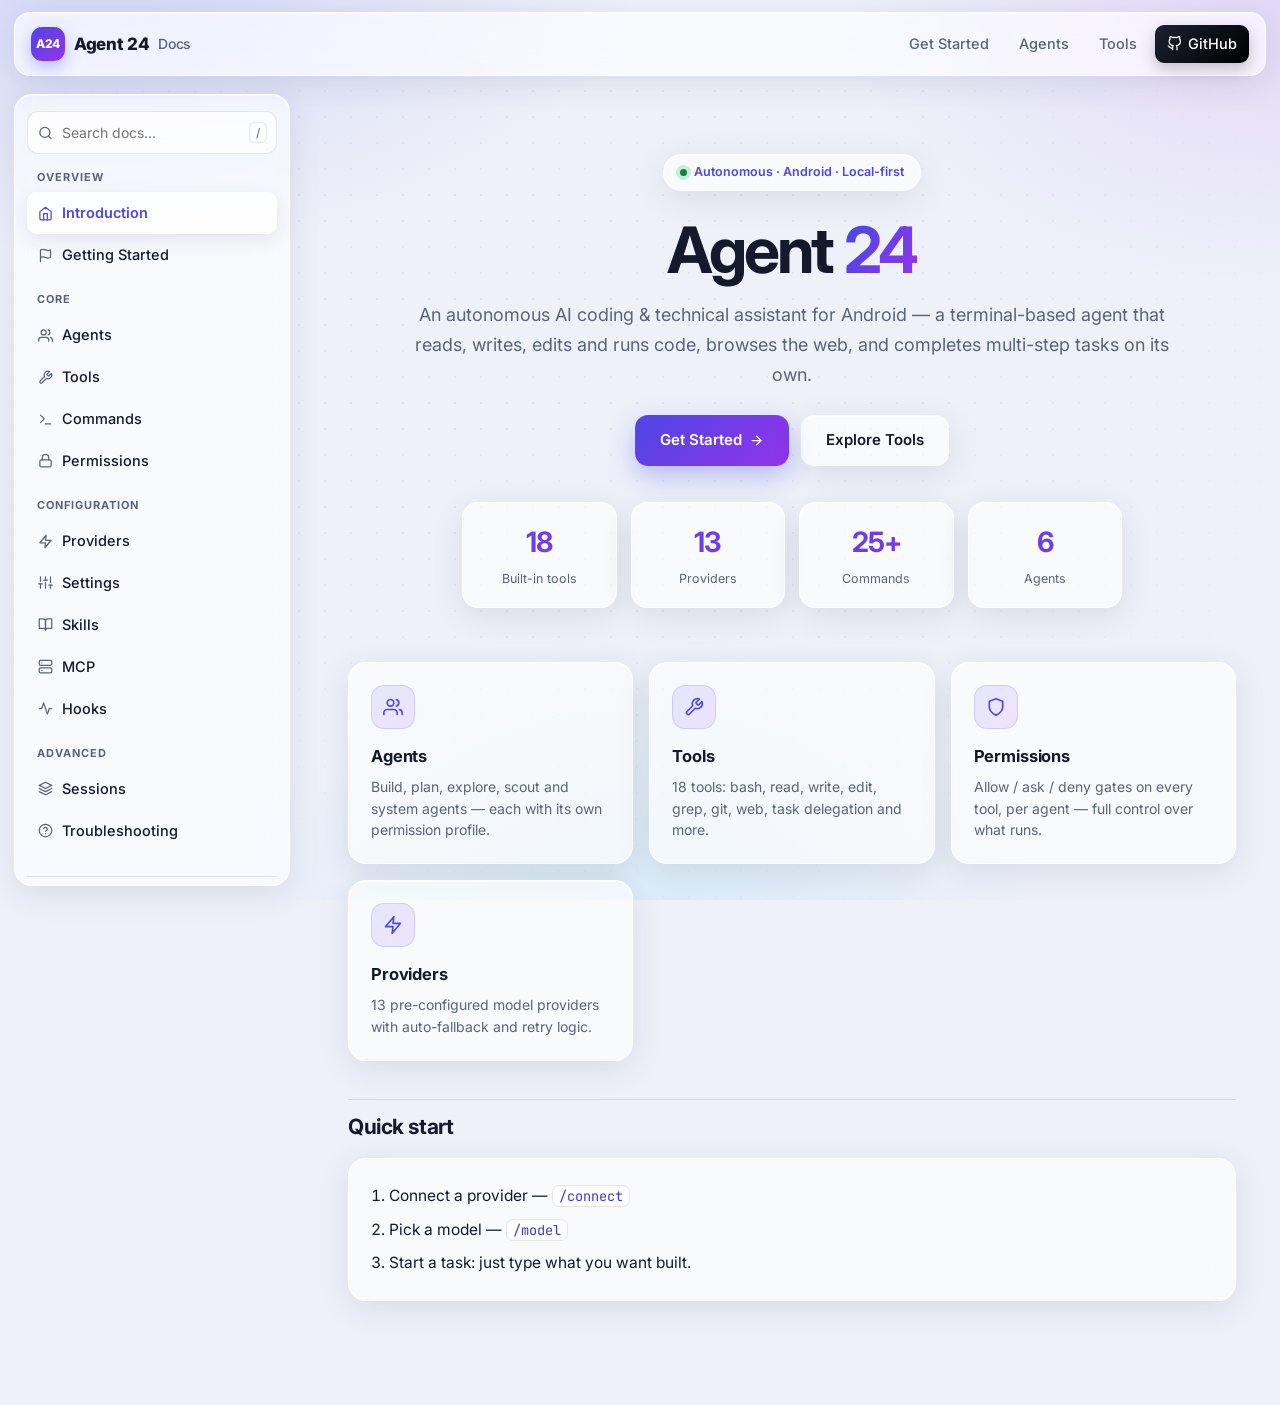
==== index.html @ 716ac364 "building.." ====
<!DOCTYPE html>
<html lang="en">
<head>
<meta charset="UTF-8">
<meta name="viewport" content="width=device-width, initial-scale=1.0">
<title>Agent 24 — Documentation</title>
<meta name="description" content="Agent 24 — autonomous AI coding & technical assistant for Android. Full documentation.">
<link rel="stylesheet" href="style.css">
<link href="https://fonts.googleapis.com/css2?family=Inter:wght@400;500;600;700;800&family=JetBrains+Mono:wght@400;500&display=swap" rel="stylesheet">
</head>
<body>

<svg xmlns="http://www.w3.org/2000/svg" style="display:none" aria-hidden="true">
  <symbol id="i-home" viewBox="0 0 24 24"><path d="M3 9l9-7 9 7v11a2 2 0 0 1-2 2H5a2 2 0 0 1-2-2z"/><path d="M9 22V12h6v10"/></symbol>
  <symbol id="i-flag" viewBox="0 0 24 24"><path d="M4 15s1-1 4-1 5 2 8 2 4-1 4-1V3s-1 1-4 1-5-2-8-2-4 1-4 1z"/><line x1="4" y1="22" x2="4" y2="15"/></symbol>
  <symbol id="i-users" viewBox="0 0 24 24"><path d="M17 21v-2a4 4 0 0 0-4-4H5a4 4 0 0 0-4 4v2"/><circle cx="9" cy="7" r="4"/><path d="M23 21v-2a4 4 0 0 0-3-3.87"/><path d="M16 3.13a4 4 0 0 1 0 7.75"/></symbol>
  <symbol id="i-tool" viewBox="0 0 24 24"><path d="M14.7 6.3a1 1 0 0 0 0 1.4l1.6 1.6a1 1 0 0 0 1.4 0l3.77-3.77a6 6 0 0 1-7.94 7.94l-6.91 6.91a2.12 2.12 0 0 1-3-3l6.91-6.91a6 6 0 0 1 7.94-7.94l-3.76 3.76z"/></symbol>
  <symbol id="i-terminal" viewBox="0 0 24 24"><polyline points="4 17 10 11 4 5"/><line x1="12" y1="19" x2="20" y2="19"/></symbol>
  <symbol id="i-lock" viewBox="0 0 24 24"><rect x="3" y="11" width="18" height="11" rx="2" ry="2"/><path d="M7 11V7a5 5 0 0 1 10 0v4"/></symbol>
  <symbol id="i-zap" viewBox="0 0 24 24"><polygon points="13 2 3 14 12 14 11 22 21 10 12 10 13 2"/></symbol>
  <symbol id="i-sliders" viewBox="0 0 24 24"><line x1="4" y1="21" x2="4" y2="14"/><line x1="4" y1="10" x2="4" y2="3"/><line x1="12" y1="21" x2="12" y2="12"/><line x1="12" y1="8" x2="12" y2="3"/><line x1="20" y1="21" x2="20" y2="16"/><line x1="20" y1="12" x2="20" y2="3"/><line x1="1" y1="14" x2="7" y2="14"/><line x1="9" y1="8" x2="15" y2="8"/><line x1="17" y1="16" x2="23" y2="16"/></symbol>
  <symbol id="i-book" viewBox="0 0 24 24"><path d="M2 3h6a4 4 0 0 1 4 4v14a3 3 0 0 0-3-3H2z"/><path d="M22 3h-6a4 4 0 0 0-4 4v14a3 3 0 0 1 3-3h7z"/></symbol>
  <symbol id="i-server" viewBox="0 0 24 24"><rect x="2" y="2" width="20" height="8" rx="2" ry="2"/><rect x="2" y="14" width="20" height="8" rx="2" ry="2"/><line x1="6" y1="6" x2="6.01" y2="6"/><line x1="6" y1="18" x2="6.01" y2="18"/></symbol>
  <symbol id="i-activity" viewBox="0 0 24 24"><polyline points="22 12 18 12 15 21 9 3 6 12 2 12"/></symbol>
  <symbol id="i-layers" viewBox="0 0 24 24"><polygon points="12 2 2 7 12 12 22 7 12 2"/><polyline points="2 17 12 22 22 17"/><polyline points="2 12 12 17 22 12"/></symbol>
  <symbol id="i-help" viewBox="0 0 24 24"><circle cx="12" cy="12" r="10"/><path d="M9.09 9a3 3 0 0 1 5.83 1c0 2-3 3-3 3"/><line x1="12" y1="17" x2="12.01" y2="17"/></symbol>
  <symbol id="i-search" viewBox="0 0 24 24"><circle cx="11" cy="11" r="8"/><line x1="21" y1="21" x2="16.65" y2="16.65"/></symbol>
  <symbol id="i-menu" viewBox="0 0 24 24"><line x1="3" y1="6" x2="21" y2="6"/><line x1="3" y1="12" x2="21" y2="12"/><line x1="3" y1="18" x2="21" y2="18"/></symbol>
  <symbol id="i-github" viewBox="0 0 24 24"><path d="M9 19c-5 1.5-5-2.5-7-3m14 6v-3.87a3.37 3.37 0 0 0-.94-2.61c3.14-.35 6.44-1.54 6.44-7A5.44 5.44 0 0 0 20 4.77 5.07 5.07 0 0 0 19.91 1S18.73.65 16 2.48a13.38 13.38 0 0 0-7 0C6.27.65 5.09 1 5.09 1A5.07 5.07 0 0 0 5 4.77a5.44 5.44 0 0 0-1.5 3.78c0 5.42 3.3 6.61 6.44 7A3.37 3.37 0 0 0 9 18.13V22"/></symbol>
  <symbol id="i-arrow" viewBox="0 0 24 24"><line x1="5" y1="12" x2="19" y2="12"/><polyline points="12 5 19 12 12 19"/></symbol>
  <symbol id="i-check" viewBox="0 0 24 24"><polyline points="20 6 9 17 4 12"/></symbol>
  <symbol id="i-x" viewBox="0 0 24 24"><line x1="18" y1="6" x2="6" y2="18"/><line x1="6" y1="6" x2="18" y2="18"/></symbol>
  <symbol id="i-shield" viewBox="0 0 24 24"><path d="M12 22s8-4 8-10V5l-8-3-8 3v7c0 6 8 10 8 10z"/></symbol>
</svg>

<header class="topbar glass">
  <div class="topbar-inner">
    <button class="menu-btn" id="menuBtn" aria-label="Menu"><svg class="i"><use href="#i-menu"/></svg></button>
    <a href="#home" class="brand"><span class="brand-mark">A24</span> Agent 24 <span class="brand-sub">Docs</span></a>
    <nav class="topnav">
      <a href="#getting-started">Get Started</a>
      <a href="#agents">Agents</a>
      <a href="#tools">Tools</a>
      <a href="https://github.com/FoysalAhammad" class="github-link" target="_blank" rel="noopener"><svg class="i i-sm"><use href="#i-github"/></svg> GitHub</a>
    </nav>
  </div>
</header>

<div class="layout">
  <aside class="sidebar glass" id="sidebar">
    <div class="search-wrap">
      <svg class="i i-sm search-ico"><use href="#i-search"/></svg>
      <input type="search" id="search" placeholder="Search docs..." autocomplete="off">
      <span class="search-kbd">/</span>
    </div>
    <nav class="side-nav" id="sideNav">
      <div class="nav-group"><div class="nav-label">Overview</div>
        <a href="#home" class="nav-link active"><svg class="i i-sm"><use href="#i-home"/></svg>Introduction</a>
        <a href="#getting-started" class="nav-link"><svg class="i i-sm"><use href="#i-flag"/></svg>Getting Started</a>
      </div>
      <div class="nav-group"><div class="nav-label">Core</div>
        <a href="#agents" class="nav-link"><svg class="i i-sm"><use href="#i-users"/></svg>Agents</a>
        <a href="#tools" class="nav-link"><svg class="i i-sm"><use href="#i-tool"/></svg>Tools</a>
        <a href="#commands" class="nav-link"><svg class="i i-sm"><use href="#i-terminal"/></svg>Commands</a>
        <a href="#permissions" class="nav-link"><svg class="i i-sm"><use href="#i-lock"/></svg>Permissions</a>
      </div>
      <div class="nav-group"><div class="nav-label">Configuration</div>
        <a href="#providers" class="nav-link"><svg class="i i-sm"><use href="#i-zap"/></svg>Providers</a>
        <a href="#settings" class="nav-link"><svg class="i i-sm"><use href="#i-sliders"/></svg>Settings</a>
        <a href="#skills" class="nav-link"><svg class="i i-sm"><use href="#i-book"/></svg>Skills</a>
        <a href="#mcp" class="nav-link"><svg class="i i-sm"><use href="#i-server"/></svg>MCP</a>
        <a href="#hooks" class="nav-link"><svg class="i i-sm"><use href="#i-activity"/></svg>Hooks</a>
      </div>
      <div class="nav-group"><div class="nav-label">Advanced</div>
        <a href="#sessions" class="nav-link"><svg class="i i-sm"><use href="#i-layers"/></svg>Sessions</a>
        <a href="#troubleshooting" class="nav-link"><svg class="i i-sm"><use href="#i-help"/></svg>Troubleshooting</a>
      </div>
    </nav>
    <div class="sidebar-footer">
      <div class="ver">v1.0 &middot; 13 providers &middot; 18 tools</div>
    </div>
  </aside>
  <div class="overlay" id="overlay"></div>

  <main class="content" id="content">
    <noscript><p class="noscript">This docs site needs JavaScript for navigation. Full content is in the repository.</p></noscript>

    <section id="home" class="page active">
      <div class="hero">
        <div class="hero-badge glass">Autonomous &middot; Android &middot; Local-first</div>
        <h1>Agent <span class="grad">24</span></h1>
        <p class="lead">An autonomous AI coding &amp; technical assistant for Android — a terminal-based agent that reads, writes, edits and runs code, browses the web, and completes multi-step tasks on its own.</p>
        <div class="hero-actions">
          <a class="btn btn-primary" href="#getting-started">Get Started <svg class="i i-sm"><use href="#i-arrow"/></svg></a>
          <a class="btn btn-ghost glass" href="#tools">Explore Tools</a>
        </div>
        <div class="stats">
          <div class="stat glass"><b>18</b><span>Built-in tools</span></div>
          <div class="stat glass"><b>13</b><span>Providers</span></div>
          <div class="stat glass"><b>25+</b><span>Commands</span></div>
          <div class="stat glass"><b>6</b><span>Agents</span></div>
        </div>
      </div>
      <div class="card-grid">
        <a class="card glass" href="#agents"><div class="card-ico"><svg class="i"><use href="#i-users"/></svg></div><h3>Agents</h3><p>Build, plan, explore, scout and system agents — each with its own permission profile.</p></a>
        <a class="card glass" href="#tools"><div class="card-ico"><svg class="i"><use href="#i-tool"/></svg></div><h3>Tools</h3><p>18 tools: bash, read, write, edit, grep, git, web, task delegation and more.</p></a>
        <a class="card glass" href="#permissions"><div class="card-ico"><svg class="i"><use href="#i-shield"/></svg></div><h3>Permissions</h3><p>Allow / ask / deny gates on every tool, per agent — full control over what runs.</p></a>
        <a class="card glass" href="#providers"><div class="card-ico"><svg class="i"><use href="#i-zap"/></svg></div><h3>Providers</h3><p>13 pre-configured model providers with auto-fallback and retry logic.</p></a>
      </div>
      <h2>Quick start</h2>
      <ol class="steps glass">
        <li>Connect a provider — <code>/connect</code></li>
        <li>Pick a model — <code>/model</code></li>
        <li>Start a task: just type what you want built.</li>
      </ol>
    </section>

    <section id="getting-started" class="page">
      <h1>Getting Started</h1>
      <p class="lead-sm">Three minutes from install to your first completed task.</p>
      <h2>1. Install &amp; open</h2>
      <p>Install Agent 24, open it, and grant the accessibility permission when prompted (required for screen understanding and UI dumping).</p>
      <h2>2. Connect a provider</h2>
      <p>Run <code>/connect</code> and pick from 13 pre-configured providers — OpenCode Zen, Pollinations (free), OpenAI, Anthropic, Google, Groq, DeepSeek, Mistral, xAI, Together, OpenRouter, HuggingFace, GitHub Models. Free options work with zero setup.</p>
      <h2>3. Choose a model</h2>
      <p><code>/model</code> lists every model of the connected provider with capability flags: <em>supportsTools</em>, <em>supportsImages</em>, <em>supportsReasoning</em>, <em>supportsStreaming</em>.</p>
      <h2>4. Start working</h2>
      <p>Just type the task in natural language:</p>
      <div class="code"><pre>&gt; build a calculator app with history
&gt; find every TODO in src/ and summarize
&gt; refactor utils.js and run the tests</pre></div>
      <h2>Keyboard</h2>
      <div class="table-wrap glass"><table>
        <thead><tr><th>Key</th><th>Action</th></tr></thead>
        <tbody>
          <tr><td><code>/</code></td><td>Focus search / command palette</td></tr>
          <tr><td><code>Ctrl/Cmd + K</code></td><td>Command palette</td></tr>
          <tr><td><code>Esc</code></td><td>Close overlay / cancel</td></tr>
        </tbody>
      </table></div>
    </section>

    <section id="agents" class="page">
      <h1>Agents</h1>
      <p class="lead-sm">Primary/sub agents you select, plus system agents that trigger automatically.</p>
      <div class="table-wrap glass"><table>
        <thead><tr><th>Agent</th><th>Mode</th><th>Permissions</th><th>Description</th></tr></thead>
        <tbody>
          <tr><td><b>build</b></td><td><span class="pill pill-green">primary</span></td><td><code>*: allow</code></td><td>Default agent, full access</td></tr>
          <tr><td><b>plan</b></td><td><span class="pill pill-green">primary</span></td><td><code>edit: ask, bash: ask</code></td><td>Read-only analysis</td></tr>
          <tr><td><b>general</b></td><td><span class="pill pill-blue">subagent</span></td><td><code>*: allow</code></td><td>General multi-step tasks</td></tr>
          <tr><td><b>explore</b></td><td><span class="pill pill-blue">subagent</span></td><td><code>read-only set</code></td><td>Fast codebase exploration</td></tr>
          <tr><td><b>scout</b></td><td><span class="pill pill-blue">subagent</span></td><td><code>read/web only</code></td><td>External docs &amp; research</td></tr>
        </tbody>
      </table></div>
      <h2>System agents</h2>
      <div class="table-wrap glass"><table>
        <thead><tr><th>Agent</th><th>Trigger</th><th>Purpose</th></tr></thead>
        <tbody>
          <tr><td>compaction</td><td>Tokens &gt; 80%</td><td>Context summarization</td></tr>
          <tr><td>title</td><td>First message</td><td>Session title (3–5 words)</td></tr>
          <tr><td>summary</td><td>Session switch</td><td>Conversation summary</td></tr>
        </tbody>
      </table></div>
      <h2>Permission matrix</h2>
      <div class="table-wrap glass"><table class="matrix">
        <thead><tr><th>Tool</th><th>build</th><th>plan</th><th>general</th><th>explore</th><th>scout</th></tr></thead>
        <tbody>
          <tr><td>read</td><td><span class="perm perm-ok">allow</span></td><td><span class="perm perm-ok">allow</span></td><td><span class="perm perm-ok">allow</span></td><td><span class="perm perm-ok">allow</span></td><td><span class="perm perm-ok">allow</span></td></tr>
          <tr><td>edit / write</td><td><span class="perm perm-ok">allow</span></td><td><span class="perm perm-ask">ask</span></td><td><span class="perm perm-ok">allow</span></td><td><span class="perm perm-no">deny</span></td><td><span class="perm perm-no">deny</span></td></tr>
          <tr><td>bash</td><td><span class="perm perm-ok">allow</span></td><td><span class="perm perm-ask">ask</span></td><td><span class="perm perm-ok">allow</span></td><td><span class="perm perm-ok">allow</span></td><td><span class="perm perm-ok">allow</span></td></tr>
          <tr><td>grep / glob / list</td><td><span class="perm perm-ok">allow</span></td><td><span class="perm perm-ok">allow</span></td><td><span class="perm perm-ok">allow</span></td><td><span class="perm perm-ok">allow</span></td><td><span class="perm perm-ok">allow</span></td></tr>
          <tr><td>webfetch / websearch</td><td><span class="perm perm-ok">allow</span></td><td><span class="perm perm-ok">allow</span></td><td><span class="perm perm-ok">allow</span></td><td><span class="perm perm-ok">allow</span></td><td><span class="perm perm-ok">allow</span></td></tr>
          <tr><td>todowrite</td><td><span class="perm perm-ok">allow</span></td><td><span class="perm perm-ok">allow</span></td><td><span class="perm perm-no">deny</span></td><td><span class="perm perm-no">deny</span></td><td><span class="perm perm-no">deny</span></td></tr>
          <tr><td>task / question</td><td><span class="perm perm-ok">allow</span></td><td><span class="perm perm-ok">allow</span></td><td><span class="perm perm-ok">allow</span></td><td><span class="perm perm-no">deny</span></td><td><span class="perm perm-no">deny</span></td></tr>
        </tbody>
      </table></div>
      <p class="legend">allow = run silently &middot; ask = confirm popup &middot; deny = blocked</p>
    </section>

    <section id="tools" class="page">
      <h1>Tools</h1>
      <p class="lead-sm">18 built-in tools. Every tool takes a JSON parameter map.</p>
      <div class="table-wrap glass"><table>
        <thead><tr><th>#</th><th>Tool</th><th>Class</th><th>Description</th></tr></thead>
        <tbody>
          <tr><td>1</td><td><code>bash</code></td><td>BashTool</td><td>Execute shell commands</td></tr>
          <tr><td>2</td><td><code>shell</code></td><td>ShellTool</td><td>Persistent shell sessions</td></tr>
          <tr><td>3</td><td><code>read</code></td><td>ReadTool</td><td>Read file contents</td></tr>
          <tr><td>4</td><td><code>write</code></td><td>WriteTool</td><td>Create / overwrite files</td></tr>
          <tr><td>5</td><td><code>edit</code></td><td>EditTool</td><td>Find &amp; replace edits</td></tr>
          <tr><td>6</td><td><code>grep</code></td><td>GrepTool</td><td>Regex content search</td></tr>
          <tr><td>7</td><td><code>glob</code></td><td>GlobTool</td><td>Find files by pattern</td></tr>
          <tr><td>8</td><td><code>list</code></td><td>ListTool</td><td>List directory contents</td></tr>
          <tr><td>9</td><td><code>diff</code></td><td>DiffTool</td><td>Unified diff preview</td></tr>
          <tr><td>10</td><td><code>apply_patch</code></td><td>ApplyPatchTool</td><td>Apply unified patches</td></tr>
          <tr><td>11</td><td><code>webfetch</code></td><td>WebfetchTool</td><td>Fetch URL content</td></tr>
          <tr><td>12</td><td><code>websearch</code></td><td>WebsearchTool</td><td>Search the web</td></tr>
          <tr><td>13</td><td><code>task</code></td><td>TaskTool</td><td>Delegate to subagents</td></tr>
          <tr><td>14</td><td><code>skill</code></td><td>SkillTool</td><td>Load specialized skills</td></tr>
          <tr><td>15</td><td><code>question</code></td><td>QuestionTool</td><td>Interactive user prompts</td></tr>
          <tr><td>16</td><td><code>todowrite</code></td><td>TodoWriteTool</td><td>Task list management</td></tr>
          <tr><td>17</td><td><code>todoread</code></td><td>TodoReadTool</td><td>Read todo state</td></tr>
          <tr><td>18</td><td><code>git</code></td><td>GitTool</td><td>Git status/diff/commit/…</td></tr>
        </tbody>
      </table></div>
      <h2>Execution flow</h2>
      <div class="code"><pre>AI response → parse tool_calls → PermissionManager.evaluate()
  → DENY  → return "PERMISSION_DENIED"
  → ASK   → show permission popup → wait for user
  → ALLOW → Tool.execute(params, ctx) → return result</pre></div>
      <h2>Example calls</h2>
      <div class="code"><pre>bash    { "command": "ls -la" }
read    { "path": "/path/to/file" }
edit    { "path": "...", "oldString": "find", "newString": "replace" }
grep    { "pattern": "regex", "path": "/dir", "include": "*.kt" }
task    { "description": "...", "prompt": "...", "subagent_type": "explore" }</pre></div>
    </section>

    <section id="commands" class="page">
      <h1>Commands</h1>
      <p class="lead-sm">25+ slash commands for session and workflow control.</p>
      <div class="table-wrap glass"><table>
        <thead><tr><th>Command</th><th>Description</th></tr></thead>
        <tbody>
          <tr><td><code>/new</code></td><td>Start new session</td></tr>
          <tr><td><code>/clear</code></td><td>Clear chat messages</td></tr>
          <tr><td><code>/sessions</code></td><td>Show session list</td></tr>
          <tr><td><code>/model</code></td><td>Change AI model</td></tr>
          <tr><td><code>/connect</code></td><td>Connect a provider</td></tr>
          <tr><td><code>/build</code> <code>/plan</code></td><td>Switch agent mode</td></tr>
          <tr><td><code>/init</code></td><td>Initialize project</td></tr>
          <tr><td><code>/diff</code></td><td>Show real git diff</td></tr>
          <tr><td><code>/undo</code> <code>/redo</code></td><td>Undo / redo last tracked file change</td></tr>
          <tr><td><code>/fork</code></td><td>Duplicate session into a copy</td></tr>
          <tr><td><code>/review</code></td><td>Code review</td></tr>
          <tr><td><code>/component</code></td><td>Create component</td></tr>
          <tr><td><code>/compact</code></td><td>Summarize context (chat history stays)</td></tr>
          <tr><td><code>/share</code></td><td>Share via Android share sheet</td></tr>
          <tr><td><code>/skills</code></td><td>List skills</td></tr>
          <tr><td><code>/agents</code></td><td>List agents</td></tr>
          <tr><td><code>/theme</code></td><td>Change theme (picker dialog)</td></tr>
          <tr><td><code>/export</code> <code>/import</code></td><td>Export / import session</td></tr>
          <tr><td><code>/help</code></td><td>Show help</td></tr>
        </tbody>
      </table></div>
    </section>

    <section id="permissions" class="page">
      <h1>Permissions</h1>
      <p class="lead-sm">Every tool call passes through the permission layer before executing.</p>
      <h2>Permission keys</h2>
      <div class="table-wrap glass"><table>
        <thead><tr><th>Key</th><th>Gates</th></tr></thead>
        <tbody>
          <tr><td><code>read</code></td><td>read</td></tr>
          <tr><td><code>edit</code></td><td>write, edit, apply_patch</td></tr>
          <tr><td><code>bash</code></td><td>bash, shell</td></tr>
          <tr><td><code>glob</code> / <code>grep</code> / <code>list</code></td><td>respective tools</td></tr>
          <tr><td><code>task</code></td><td>task</td></tr>
          <tr><td><code>external_directory</code></td><td>any tool outside workspace</td></tr>
          <tr><td><code>todowrite</code></td><td>todowrite, todoread</td></tr>
          <tr><td><code>webfetch</code> / <code>websearch</code></td><td>web tools</td></tr>
          <tr><td><code>skill</code> / <code>question</code></td><td>skill, question</td></tr>
          <tr><td><code>doom_loop</code></td><td>stuck-agent recovery</td></tr>
        </tbody>
      </table></div>
      <h2>Values</h2>
      <div class="table-wrap glass"><table>
        <thead><tr><th>Value</th><th>Behavior</th></tr></thead>
        <tbody>
          <tr><td><span class="perm perm-ok">allow</span></td><td>Execute without asking</td></tr>
          <tr><td><span class="perm perm-ask">ask</span></td><td>Show popup, wait for user decision</td></tr>
          <tr><td><span class="perm perm-no">deny</span></td><td>Block execution entirely</td></tr>
        </tbody>
      </table></div>
      <h2>Evaluation order</h2>
      <ol class="steps glass">
        <li>Check agent-specific permission for the tool name</li>
        <li>Check wildcard (<code>*</code>) permission</li>
        <li>Default: <b>allow</b> (build) / <b>ask</b> (plan)</li>
      </ol>
    </section>

    <section id="providers" class="page">
      <h1>Providers</h1>
      <p class="lead-sm">13 pre-configured providers with capability flags and auto-fallback.</p>
      <div class="table-wrap glass"><table>
        <thead><tr><th>Provider</th><th>Base URL</th><th>Models</th></tr></thead>
        <tbody>
          <tr><td>OpenCode Zen</td><td><code>https://opencodezen.ai</code></td><td>mimo-v2.5-free, gpt-5, claude-sonnet-4</td></tr>
          <tr><td>Pollinations</td><td><code>https://text.pollinations.ai/openai</code></td><td>openai-fast, gpt-oss-20b</td></tr>
          <tr><td>OpenAI</td><td><code>https://api.openai.com/v1</code></td><td>gpt-4o, gpt-4o-mini, o1</td></tr>
          <tr><td>Anthropic</td><td><code>https://api.anthropic.com/v1</code></td><td>claude-sonnet-4, claude-haiku</td></tr>
          <tr><td>Google</td><td><code>https://generativelanguage.googleapis.com/v1beta</code></td><td>gemini-2.0-flash, gemini-1.5-pro</td></tr>
          <tr><td>Groq</td><td><code>https://api.groq.com/openai/v1</code></td><td>llama-3.3-70b, mixtral-8x7b</td></tr>
          <tr><td>DeepSeek</td><td><code>https://api.deepseek.com/v1</code></td><td>deepseek-chat, deepseek-coder</td></tr>
          <tr><td>Mistral</td><td><code>https://api.mistral.ai/v1</code></td><td>mistral-large, codestral</td></tr>
          <tr><td>xAI</td><td><code>https://api.x.ai/v1</code></td><td>grok-2, grok-2-mini</td></tr>
          <tr><td>Together</td><td><code>https://api.together.xyz/v1</code></td><td>llama-3.3-70b, codellama</td></tr>
          <tr><td>OpenRouter</td><td><code>https://openrouter.ai/api/v1</code></td><td>multi-provider</td></tr>
          <tr><td>HuggingFace</td><td><code>https://api-inference.huggingface.co/v1</code></td><td>various</td></tr>
          <tr><td>GitHub Models</td><td><code>https://models.inference.ai.azure.com</code></td><td>gpt-4o, codestral</td></tr>
        </tbody>
      </table></div>
      <h2>Model capabilities</h2>
      <div class="table-wrap glass"><table>
        <thead><tr><th>Flag</th><th>Description</th></tr></thead>
        <tbody>
          <tr><td><code>supportsTools</code></td><td>Tool calling</td></tr>
          <tr><td><code>supportsImages</code></td><td>Image processing</td></tr>
          <tr><td><code>supportsReasoning</code></td><td>Thinking / reasoning display</td></tr>
          <tr><td><code>supportsStreaming</code></td><td>SSE streaming</td></tr>
        </tbody>
      </table></div>
      <h2>Error handling</h2>
      <div class="table-wrap glass"><table>
        <thead><tr><th>HTTP</th><th>Type</th><th>User message</th></tr></thead>
        <tbody>
          <tr><td>401</td><td>Authentication</td><td>Invalid API key. Check Settings &gt; Models.</td></tr>
          <tr><td>402</td><td>Payment</td><td>Quota exhausted. Add credits or switch provider.</td></tr>
          <tr><td>403</td><td>Access denied</td><td>No permission for this model.</td></tr>
          <tr><td>404</td><td>Not found</td><td>Model not available. Try another.</td></tr>
          <tr><td>429</td><td>Rate limit</td><td>Too many requests. Wait and retry.</td></tr>
          <tr><td>5xx</td><td>Server error</td><td>Provider unavailable. Retrying…</td></tr>
        </tbody>
      </table></div>
      <p><b>Retry:</b> max 3 attempts, exponential backoff 2s → 4s → 8s (429: 5s → 10s → 15s), auto-fallback to Pollinations on 4xx/5xx.</p>
    </section>

    <section id="settings" class="page">
      <h1>Settings</h1>
      <p class="lead-sm">Runtime configuration lives in <code>~/.config/agent24/</code>.</p>
      <div class="table-wrap glass"><table>
        <thead><tr><th>Path</th><th>Purpose</th></tr></thead>
        <tbody>
          <tr><td><code>agent24.json</code></td><td>Main config file</td></tr>
          <tr><td><code>AGENTS.md</code></td><td>Base system prompt</td></tr>
          <tr><td><code>agents/</code></td><td>Agent prompt files</td></tr>
          <tr><td><code>skills/</code></td><td>Skill definitions</td></tr>
          <tr><td><code>commands/</code></td><td>Custom slash commands</td></tr>
          <tr><td><code>prompts/</code></td><td>Custom prompts</td></tr>
        </tbody>
      </table></div>
      <h2>Useful toggles</h2>
      <ul>
        <li><code>show_reasoning</code> — thinking card visibility</li>
        <li><code>auto_summarize</code> — auto-summary on session switch</li>
        <li><code>compaction_threshold</code> — token % that triggers compaction (default 80)</li>
        <li>Theme — change with <code>/theme</code> (picker dialog)</li>
      </ul>
      <p>See also: <a href="#skills">Skills</a>, <a href="#mcp">MCP</a>, <a href="#hooks">Hooks</a>.</p>
    </section>

    <section id="skills" class="page">
      <h1>Skills</h1>
      <p class="lead-sm">Markdown instruction files loaded into the system prompt on demand.</p>
      <h2>Location</h2>
      <div class="code"><pre>~/.config/agent24/skills/&lt;name&gt;.md</pre></div>
      <h2>Usage</h2>
      <p>Load with the <code>skill</code> tool or ask the agent directly — it pulls the file into context:</p>
      <div class="code"><pre>{ "tool": "skill", "params": { "name": "settings-customization" } }</pre></div>
      <h2>Structure</h2>
      <ul>
        <li>One markdown file per skill</li>
        <li>Loaded skills are listed at the bottom of the system prompt</li>
        <li>Related assets can sit next to the file</li>
        <li>List everything with <code>/skills</code></li>
      </ul>
      <h2>Example</h2>
      <div class="code"><pre># settings-customization
How to modify agent24.json safely: keys, defaults,
restart behavior and rollback steps.</pre></div>
    </section>

    <section id="mcp" class="page">
      <h1>MCP</h1>
      <p class="lead-sm">Model Context Protocol — connect external tool servers.</p>
      <h2>Registering a server</h2>
      <div class="code"><pre>McpManager.getInstance().registerServer("my-server", instructions, tools);

// instructions injected into system prompt
String instructions = McpManager.getInstance().getServerInstructions();

// tool definitions sent to the API
JSONArray tools = McpManager.getInstance().getToolDefinitions();

// execute an MCP tool
String result = McpManager.getInstance().executeTool("mcp_server_tool", params);</pre></div>
      <h2>Naming</h2>
      <p>MCP tools are prefixed with <code>mcp_{serverName}_{toolName}</code> so they never collide with built-ins.</p>
      <div class="code"><pre>mcp_github_create_issue
mcp_slack_send_message</pre></div>
      <h2>Flow</h2>
      <ol class="steps glass">
        <li>Server registers tools &amp; instructions</li>
        <li>Instructions join the system prompt</li>
        <li>Tool definitions join the API tool list</li>
        <li>Model calls <code>mcp_*</code> → routed to the server</li>
      </ol>
    </section>

    <section id="hooks" class="page">
      <h1>Hooks</h1>
      <p class="lead-sm">Deterministic actions that run on lifecycle events — no model involved.</p>
      <div class="table-wrap glass"><table>
        <thead><tr><th>Hook</th><th>When</th></tr></thead>
        <tbody>
          <tr><td>session.created</td><td>New session starts</td></tr>
          <tr><td>session.loaded</td><td>Existing session opened</td></tr>
          <tr><td>session.deleted</td><td>Session removed</td></tr>
          <tr><td>session.renamed</td><td>Title changed</td></tr>
          <tr><td>message.before_send</td><td>User message leaves the input</td></tr>
          <tr><td>message.after_response</td><td>Agent response completed</td></tr>
          <tr><td>tool.before_execute</td><td>Before a tool runs (can block)</td></tr>
          <tr><td>tool.after_execute</td><td>After a tool returns</td></tr>
          <tr><td>permission.requested</td><td>Permission popup shown</td></tr>
        </tbody>
      </table></div>
      <h2>Event system</h2>
      <div class="code"><pre>SessionEventManager.getInstance().addListener(listener);

onSessionCreated(sessionId)
onSessionLoaded(sessionId)
onSessionDeleted(sessionId)
onSessionRenamed(sessionId, newTitle)</pre></div>
      <p>Typical uses: telemetry, auto-backup before edits, audit logging, custom notifications.</p>
    </section>

    <section id="sessions" class="page">
      <h1>Sessions</h1>
      <p class="lead-sm">Every conversation is an isolated session with its own database.</p>
      <h2>Lifecycle</h2>
      <div class="code"><pre>startNewSession()  → id "session_" + timestamp → metadata → SessionDB → event
loadSession(id)    → set current → load messages → update timestamp → event
deleteSession(id)  → drop .db + folders + metadata → clear memory → event</pre></div>
      <h2>Storage</h2>
      <div class="table-wrap glass"><table>
        <thead><tr><th>Database</th><th>Path</th></tr></thead>
        <tbody>
          <tr><td>Session DB</td><td><code>~/.local/share/agent24/sessions/{id}/session.db</code></td></tr>
          <tr><td>Global DB</td><td><code>~/.local/share/agent24/databases/agent24_global.db</code></td></tr>
        </tbody>
      </table></div>
      <h2>Message senders</h2>
      <div class="table-wrap glass"><table>
        <thead><tr><th>Value</th><th>Name</th><th>Description</th></tr></thead>
        <tbody>
          <tr><td>0</td><td>USER</td><td>User message</td></tr>
          <tr><td>1</td><td>AGENT</td><td>AI response</td></tr>
          <tr><td>2</td><td>SYSTEM</td><td>System message</td></tr>
          <tr><td>3</td><td>COMMAND</td><td>Command output</td></tr>
          <tr><td>4</td><td>ERROR</td><td>Error message</td></tr>
          <tr><td>5</td><td>PERMISSION</td><td>Permission request</td></tr>
          <tr><td>6</td><td>THINKING</td><td>Reasoning / thinking</td></tr>
          <tr><td>7</td><td>TODO</td><td>Todo update</td></tr>
        </tbody>
      </table></div>
      <h2>Auto features</h2>
      <div class="table-wrap glass"><table>
        <thead><tr><th>Feature</th><th>Trigger</th></tr></thead>
        <tbody>
          <tr><td>Auto-title</td><td>First user message → 3–5 word title</td></tr>
          <tr><td>Auto-summary</td><td>Session switch → conversation summary</td></tr>
          <tr><td>Auto-compaction</td><td>Tokens &gt; 80% → summarize &amp; compact</td></tr>
          <tr><td>Auto-queue</td><td>Session busy → queue, then drain</td></tr>
        </tbody>
      </table></div>
      <h2>Queue</h2>
      <p>If the session is busy, messages go into a <code>ConcurrentLinkedQueue</code> and show <i>Queued (N pending)</i> — they run right after the current task completes.</p>
    </section>

    <section id="troubleshooting" class="page">
      <h1>Troubleshooting</h1>
      <div class="table-wrap glass"><table>
        <thead><tr><th>Symptom</th><th>Fix</th></tr></thead>
        <tbody>
          <tr><td>401 errors</td><td>Re-enter API key: Settings &gt; Models, or <code>/connect</code></td></tr>
          <tr><td>429 rate limit</td><td>Wait — auto backoff 5s/10s/15s; or switch provider</td></tr>
          <tr><td>Model not responding</td><td>Try another model with <code>/model</code>; free fallback is Pollinations</td></tr>
          <tr><td>Agent stuck in a loop</td><td>Permission key <code>doom_loop</code> triggers recovery</td></tr>
          <tr><td>Context too long</td><td>Run <code>/compact</code> — chat history stays</td></tr>
          <tr><td>UI dump fails</td><td>Enable accessibility service, then retry <code>ui_dump</code></td></tr>
          <tr><td>Command not found</td><td><code>/help</code> lists commands; custom ones live in <code>~/.config/agent24/commands/</code></td></tr>
          <tr><td>Session feels slow</td><td>Check the queue; switch to a faster model (e.g. <code>openai-fast</code>)</td></tr>
        </tbody>
      </table></div>
      <h2>Still stuck?</h2>
      <p>Open a session and ask — the agent can read its own logs via <code>bash</code> and the global database at <code>~/.local/share/agent24/databases/</code>.</p>
      <div class="footer-cta glass">
        <p><b>Agent 24</b> — built by <a href="https://github.com/FoysalAhammad" target="_blank" rel="noopener">Foysal Ahammad</a></p>
        <p class="muted">Source &amp; issues: <a href="https://github.com/FoysalAhammad" target="_blank" rel="noopener">github.com/FoysalAhammad</a></p>
      </div>
    </section>
  </main>
</div>
<script src="app.js"></script>
</body>
</html>
---- style.css ----
:root{
  --bg:#eef1f8;
  --glass:rgba(255,255,255,.62);
  --glass-strong:rgba(255,255,255,.78);
  --glass-brd:rgba(255,255,255,.85);
  --bg-soft:rgba(255,255,255,.5);
  --bg-soft2:#e6eaf4;
  --text:#141a2b;
  --muted:#5a6478;
  --border:rgba(20,26,43,.10);
  --brand:#4f46e5;
  --brand2:#9333ea;
  --brand-soft:rgba(99,102,241,.12);
  --green:#15803d; --green-soft:rgba(34,197,94,.14);
  --yellow:#b45309; --yellow-soft:rgba(245,158,11,.16);
  --red:#dc2626; --red-soft:rgba(239,68,68,.13);
  --blue:#2563eb; --blue-soft:rgba(59,130,246,.14);
  --code-bg:rgba(255,255,255,.6);
  --shadow:0 8px 32px rgba(30,41,80,.10);
  --shadow-lg:0 20px 50px rgba(30,41,80,.16);
  --radius:18px;
  --sidebar-w:276px;
  --topbar-h:64px;
}
*{box-sizing:border-box}
html{scroll-behavior:smooth}
body{
  margin:0; color:var(--text);
  font-family:'Inter',system-ui,-apple-system,Segoe UI,Roboto,sans-serif;
  font-size:15.5px; line-height:1.65; -webkit-font-smoothing:antialiased;
  background:
    radial-gradient(900px 500px at 8% -5%, rgba(99,102,241,.20), transparent 60%),
    radial-gradient(800px 520px at 100% 0%, rgba(168,85,247,.16), transparent 55%),
    radial-gradient(700px 600px at 50% 110%, rgba(56,189,248,.14), transparent 60%),
    var(--bg);
  background-attachment:fixed;
}
body::before{
  content:""; position:fixed; inset:0; z-index:-1; pointer-events:none;
  background-image:radial-gradient(rgba(20,26,43,.055) 1px, transparent 1px);
  background-size:26px 26px;
  -webkit-mask-image:radial-gradient(ellipse at 50% 40%, #000 30%, transparent 85%);
          mask-image:radial-gradient(ellipse at 50% 40%, #000 30%, transparent 85%);
}

/* ===== Icons (feather-style stroke SVG) ===== */
.i{width:20px; height:20px; fill:none; stroke:currentColor; stroke-width:2; stroke-linecap:round; stroke-linejoin:round; flex:none}
.i-sm{width:15px; height:15px}

/* ===== Glass ===== */
.glass{
  background:var(--glass);
  -webkit-backdrop-filter:blur(18px) saturate(160%);
          backdrop-filter:blur(18px) saturate(160%);
  border:1px solid var(--glass-brd);
  box-shadow:var(--shadow), inset 0 1px 0 rgba(255,255,255,.65);
}

a{color:var(--brand); text-decoration:none}
a:hover{text-decoration:underline}
code{font-family:'JetBrains Mono',ui-monospace,Menlo,monospace; font-size:.88em; background:var(--code-bg); border:1px solid var(--border); border-radius:7px; padding:1px 6px; color:#4338ca; -webkit-backdrop-filter:blur(8px); backdrop-filter:blur(8px)}
pre{margin:0; overflow-x:auto}
pre code{background:none; border:none; padding:0; color:inherit; font-size:13.5px; line-height:1.6}

/* ===== Topbar ===== */
.topbar{position:fixed; top:12px; left:14px; right:14px; height:var(--topbar-h); border-radius:16px; z-index:50; animation:slideDown .55s cubic-bezier(.22,1,.36,1) both}
.topbar-inner{height:100%; display:flex; align-items:center; gap:14px; padding:0 16px}
.menu-btn{display:none; background:rgba(255,255,255,.5); border:1px solid var(--glass-brd); border-radius:10px; padding:7px 9px; cursor:pointer; color:var(--text); align-items:center}
.menu-btn:hover{background:#fff}
.brand{display:flex; align-items:center; gap:9px; font-weight:800; font-size:17px; color:var(--text); letter-spacing:-.02em}
.brand:hover{text-decoration:none}
.brand-mark{display:inline-flex; align-items:center; justify-content:center; width:34px; height:34px; border-radius:11px; background:linear-gradient(135deg,var(--brand),var(--brand2)); color:#fff; font-size:12px; font-weight:800; box-shadow:0 6px 16px rgba(99,102,241,.4); animation:markGlow 4s ease-in-out infinite}
.brand-sub{font-weight:500; color:var(--muted); font-size:14px}
.topnav{margin-left:auto; display:flex; align-items:center; gap:6px}
.topnav a{color:var(--muted); font-weight:500; font-size:14.5px; padding:7px 12px; border-radius:9px; display:inline-flex; align-items:center; gap:6px; transition:.18s}
.topnav a:hover{background:rgba(255,255,255,.7); color:var(--text); text-decoration:none; transform:translateY(-1px)}
.topnav .github-link{color:#fff; background:linear-gradient(135deg,#1b2130,#000); box-shadow:0 6px 16px rgba(0,0,0,.22)}
.topnav .github-link:hover{color:#fff; background:#000}

/* ===== Layout ===== */
.layout{padding-top:calc(var(--topbar-h) + 30px); min-height:100vh}
.sidebar{position:fixed; top:calc(var(--topbar-h) + 30px); bottom:14px; left:14px; width:var(--sidebar-w); border-radius:18px; padding:16px 12px; overflow-y:auto; z-index:40; display:flex; flex-direction:column; animation:fadeUp .6s .1s cubic-bezier(.22,1,.36,1) backwards}
.search-wrap{position:relative; margin-bottom:14px}
.search-ico{position:absolute; left:11px; top:50%; transform:translateY(-50%); color:var(--muted); pointer-events:none}
.search-wrap input{width:100%; padding:9px 34px 9px 34px; border:1px solid var(--border); border-radius:11px; background:rgba(255,255,255,.7); font:inherit; font-size:14px; color:var(--text); outline:none; transition:.18s}
.search-wrap input:focus{border-color:var(--brand); box-shadow:0 0 0 4px var(--brand-soft); background:#fff}
.search-wrap input::-webkit-search-cancel-button{-webkit-appearance:none}
.search-kbd{position:absolute; right:10px; top:50%; transform:translateY(-50%); font-size:12px; color:var(--muted); background:rgba(255,255,255,.7); border:1px solid var(--border); border-radius:6px; padding:0 6px}
.side-nav{flex:1}
.nav-group{margin-bottom:14px}
.nav-label{font-size:11px; font-weight:700; text-transform:uppercase; letter-spacing:.09em; color:var(--muted); padding:0 10px; margin-bottom:6px}
.nav-link{display:flex; align-items:center; gap:9px; padding:8px 10px; border-radius:10px; color:var(--text); font-size:14.5px; font-weight:500; transition:.16s; border:1px solid transparent}
.nav-link .i{color:var(--muted); transition:.16s}
.nav-link:hover{background:rgba(255,255,255,.7); text-decoration:none; transform:translateX(3px)}
.nav-link:hover .i{color:var(--brand)}
.nav-link.active{background:var(--glass-strong); color:var(--brand); font-weight:600; box-shadow:0 6px 18px rgba(30,41,80,.10); border-color:var(--glass-brd)}
.nav-link.active .i{color:var(--brand)}
.sidebar-footer{padding-top:12px; border-top:1px solid var(--border); margin-top:10px}
.ver{font-size:12.5px; color:var(--muted)}
.overlay{position:fixed; inset:0; background:rgba(20,26,43,.4); -webkit-backdrop-filter:blur(3px); backdrop-filter:blur(3px); opacity:0; visibility:hidden; transition:.22s; z-index:35}

/* ===== Content ===== */
.content{margin-left:calc(var(--sidebar-w) + 28px); flex:1; padding:34px 44px 90px; max-width:1120px}
.page{display:none}
.page.active{display:block}
.page.active > *{animation:fadeUp .5s cubic-bezier(.22,1,.36,1) both}
.page.active > *:nth-child(1){animation-delay:.02s}
.page.active > *:nth-child(2){animation-delay:.07s}
.page.active > *:nth-child(3){animation-delay:.12s}
.page.active > *:nth-child(4){animation-delay:.17s}
.page.active > *:nth-child(5){animation-delay:.22s}
.page.active > *:nth-child(n+6){animation-delay:.26s}

h1{font-size:36px; line-height:1.15; letter-spacing:-.03em; margin:0 0 10px}
h2{font-size:21px; letter-spacing:-.02em; margin:38px 0 12px; padding-top:10px; border-top:1px solid var(--border)}
p{margin:10px 0; color:#262e42}
.lead{font-size:18px; color:var(--muted); max-width:760px; margin:14px auto 26px}
.lead-sm{font-size:16.5px; color:var(--muted); margin-top:0}
ul,ol{padding-left:22px} li{margin:6px 0}

/* Hero */
.hero{text-align:center; padding:26px 0 6px}
.hero-badge{display:inline-flex; align-items:center; gap:7px; font-size:12.5px; font-weight:600; color:var(--brand); padding:7px 16px; border-radius:999px; margin-bottom:22px; animation:fadeUp .5s both}
.hero-badge::before{content:""; width:7px; height:7px; border-radius:50%; background:var(--green); box-shadow:0 0 0 4px rgba(34,197,94,.22); animation:pulse 2.2s ease-in-out infinite}
.hero h1{font-size:64px; letter-spacing:-.045em; margin:0 0 8px; animation:fadeUp .55s .05s cubic-bezier(.22,1,.36,1) both}
.grad{background:linear-gradient(120deg,var(--brand) 10%,var(--brand2) 60%,#ec4899); background-size:200% auto; -webkit-background-clip:text; background-clip:text; color:transparent; animation:gradShift 6s ease-in-out infinite}
.hero .lead{animation:fadeUp .55s .12s cubic-bezier(.22,1,.36,1) both}
.hero-actions{display:flex; gap:12px; justify-content:center; flex-wrap:wrap; margin-bottom:36px; animation:fadeUp .55s .18s cubic-bezier(.22,1,.36,1) both}
.btn{display:inline-flex; align-items:center; gap:7px; padding:12px 24px; border-radius:13px; font-weight:600; font-size:15px; transition:.2s cubic-bezier(.22,1,.36,1); border:1px solid transparent}
.btn:hover{text-decoration:none; transform:translateY(-2px)}
.btn-primary{background:linear-gradient(135deg,var(--brand),var(--brand2)); color:#fff; box-shadow:0 10px 26px rgba(99,102,241,.4)}
.btn-primary:hover{box-shadow:0 14px 34px rgba(99,102,241,.5)}
.btn-primary .i{transition:.2s}
.btn-primary:hover .i{transform:translateX(4px)}
.btn-ghost{color:var(--text)}
.btn-ghost:hover{border-color:rgba(99,102,241,.5); color:var(--brand); background:rgba(255,255,255,.8)}
.stats{display:grid; grid-template-columns:repeat(4,1fr); gap:14px; max-width:660px; margin:0 auto 8px}
.stat{border-radius:16px; padding:16px 8px; transition:.22s; animation:fadeUp .55s cubic-bezier(.22,1,.36,1) both}
.stat:nth-child(1){animation-delay:.24s}.stat:nth-child(2){animation-delay:.3s}.stat:nth-child(3){animation-delay:.36s}.stat:nth-child(4){animation-delay:.42s}
.stat:hover{transform:translateY(-4px); box-shadow:var(--shadow-lg)}
.stat b{display:block; font-size:28px; letter-spacing:-.03em; background:linear-gradient(135deg,var(--brand),var(--brand2)); -webkit-background-clip:text; background-clip:text; color:transparent}
.stat span{font-size:12.5px; color:var(--muted)}

/* Cards */
.card-grid{display:grid; grid-template-columns:repeat(auto-fit,minmax(230px,1fr)); gap:16px; margin:40px 0 10px}
.card{border-radius:var(--radius); padding:22px; color:var(--text); transition:.25s cubic-bezier(.22,1,.36,1); animation:fadeUp .55s .3s both}
.card:hover{transform:translateY(-6px); text-decoration:none; box-shadow:var(--shadow-lg), inset 0 1px 0 rgba(255,255,255,.7); border-color:rgba(129,140,248,.55)}
.card-ico{width:44px; height:44px; display:flex; align-items:center; justify-content:center; background:linear-gradient(135deg,var(--brand-soft),rgba(168,85,247,.14)); border:1px solid rgba(99,102,241,.2); border-radius:13px; color:var(--brand); margin-bottom:14px; transition:.25s}
.card:hover .card-ico{transform:scale(1.08) rotate(-4deg); background:linear-gradient(135deg,var(--brand),var(--brand2)); color:#fff; border-color:transparent; box-shadow:0 8px 20px rgba(99,102,241,.38)}
.card h3{margin:0 0 6px; font-size:16.5px; letter-spacing:-.01em}
.card p{margin:0; font-size:14px; color:var(--muted); line-height:1.55}

/* Tables */
.table-wrap{overflow-x:auto; border-radius:var(--radius); background:var(--glass); -webkit-backdrop-filter:blur(18px) saturate(160%); backdrop-filter:blur(18px) saturate(160%); border:1px solid var(--glass-brd); box-shadow:var(--shadow), inset 0 1px 0 rgba(255,255,255,.6); margin:14px 0}
table{width:100%; border-collapse:collapse; font-size:14.5px; min-width:520px}
th{background:rgba(255,255,255,.45); text-align:left; font-size:12.5px; text-transform:uppercase; letter-spacing:.05em; color:var(--muted); padding:12px 14px; border-bottom:1px solid var(--border); white-space:nowrap}
td{padding:12px 14px; border-bottom:1px solid var(--border); vertical-align:top; transition:background .15s}
tr:last-child td{border-bottom:none}
tr:hover td{background:rgba(255,255,255,.55)}
.matrix td:not(:first-child), .matrix th:not(:first-child){text-align:center}
.legend{font-size:14px; color:var(--muted)}

.pill{display:inline-block; font-size:12px; font-weight:600; padding:2px 9px; border-radius:999px; white-space:nowrap}
.pill-green{background:var(--green-soft); color:var(--green)}
.pill-yellow{background:var(--yellow-soft); color:var(--yellow)}
.pill-red{background:var(--red-soft); color:var(--red)}
.pill-blue{background:var(--blue-soft); color:var(--blue)}
.perm{display:inline-block; font-size:11.5px; font-weight:700; padding:2px 9px; border-radius:7px; letter-spacing:.02em}
.perm-ok{background:var(--green-soft); color:var(--green)}
.perm-ask{background:var(--yellow-soft); color:var(--yellow)}
.perm-no{background:var(--red-soft); color:var(--red)}

/* Code blocks */
.code{background:linear-gradient(160deg,#111827,#0f172a 60%,#1e1b4b); color:#dbe4ff; border-radius:var(--radius); padding:18px 20px; margin:14px 0; overflow-x:auto; border:1px solid rgba(255,255,255,.08); box-shadow:var(--shadow-lg), inset 0 1px 0 rgba(255,255,255,.08)}
.code pre code{color:#dbe4ff; font-size:13.5px}

.steps{background:var(--glass); -webkit-backdrop-filter:blur(18px); backdrop-filter:blur(18px); border:1px solid var(--glass-brd); border-radius:var(--radius); padding:16px 16px 16px 40px; margin:14px 0; box-shadow:var(--shadow)}
.steps li{margin:8px 0}
.footer-cta{margin-top:44px; padding:24px; border-radius:var(--radius); text-align:center}
.muted{color:var(--muted); font-size:14px}
.noscript{background:var(--yellow-soft); border:1px solid rgba(245,158,11,.4); padding:14px; border-radius:12px}
mark{background:#fff3bf; padding:0 3px; border-radius:3px}
.search-hidden{display:none !important}

/* ===== Animations ===== */
@keyframes fadeUp{from{opacity:0; transform:translateY(14px)}to{opacity:1; transform:none}}
@keyframes slideDown{from{opacity:0; transform:translateY(-22px)}to{opacity:1; transform:none}}
@keyframes pulse{0%,100%{box-shadow:0 0 0 3px rgba(34,197,94,.25)}50%{box-shadow:0 0 0 7px rgba(34,197,94,.08)}}
@keyframes gradShift{0%,100%{background-position:0% 50%}50%{background-position:100% 50%}}
@keyframes markGlow{0%,100%{box-shadow:0 6px 16px rgba(99,102,241,.4)}50%{box-shadow:0 6px 24px rgba(168,85,247,.55)}}

@media (prefers-reduced-motion:reduce){
  *,*::before,*::after{animation-duration:.01ms !important; animation-iteration-count:1 !important; transition-duration:.01ms !important}
}

/* ===== Responsive ===== */
@media (max-width:960px){
  .menu-btn{display:inline-flex}
  .topbar{top:8px; left:8px; right:8px}
  .sidebar{top:calc(var(--topbar-h) + 22px); left:8px; bottom:8px; animation:none; transform:translateX(calc(-100% - 16px)); transition:transform .25s cubic-bezier(.22,1,.36,1); box-shadow:none}
  .sidebar.open{transform:none; box-shadow:var(--shadow-lg)}
  .sidebar.open ~ .overlay{opacity:1; visibility:visible}
  .content{margin-left:0; padding:26px 18px 70px}
  .hero h1{font-size:44px}
  .stats{grid-template-columns:repeat(2,1fr)}
  .topnav a:not(.github-link){display:none}
}
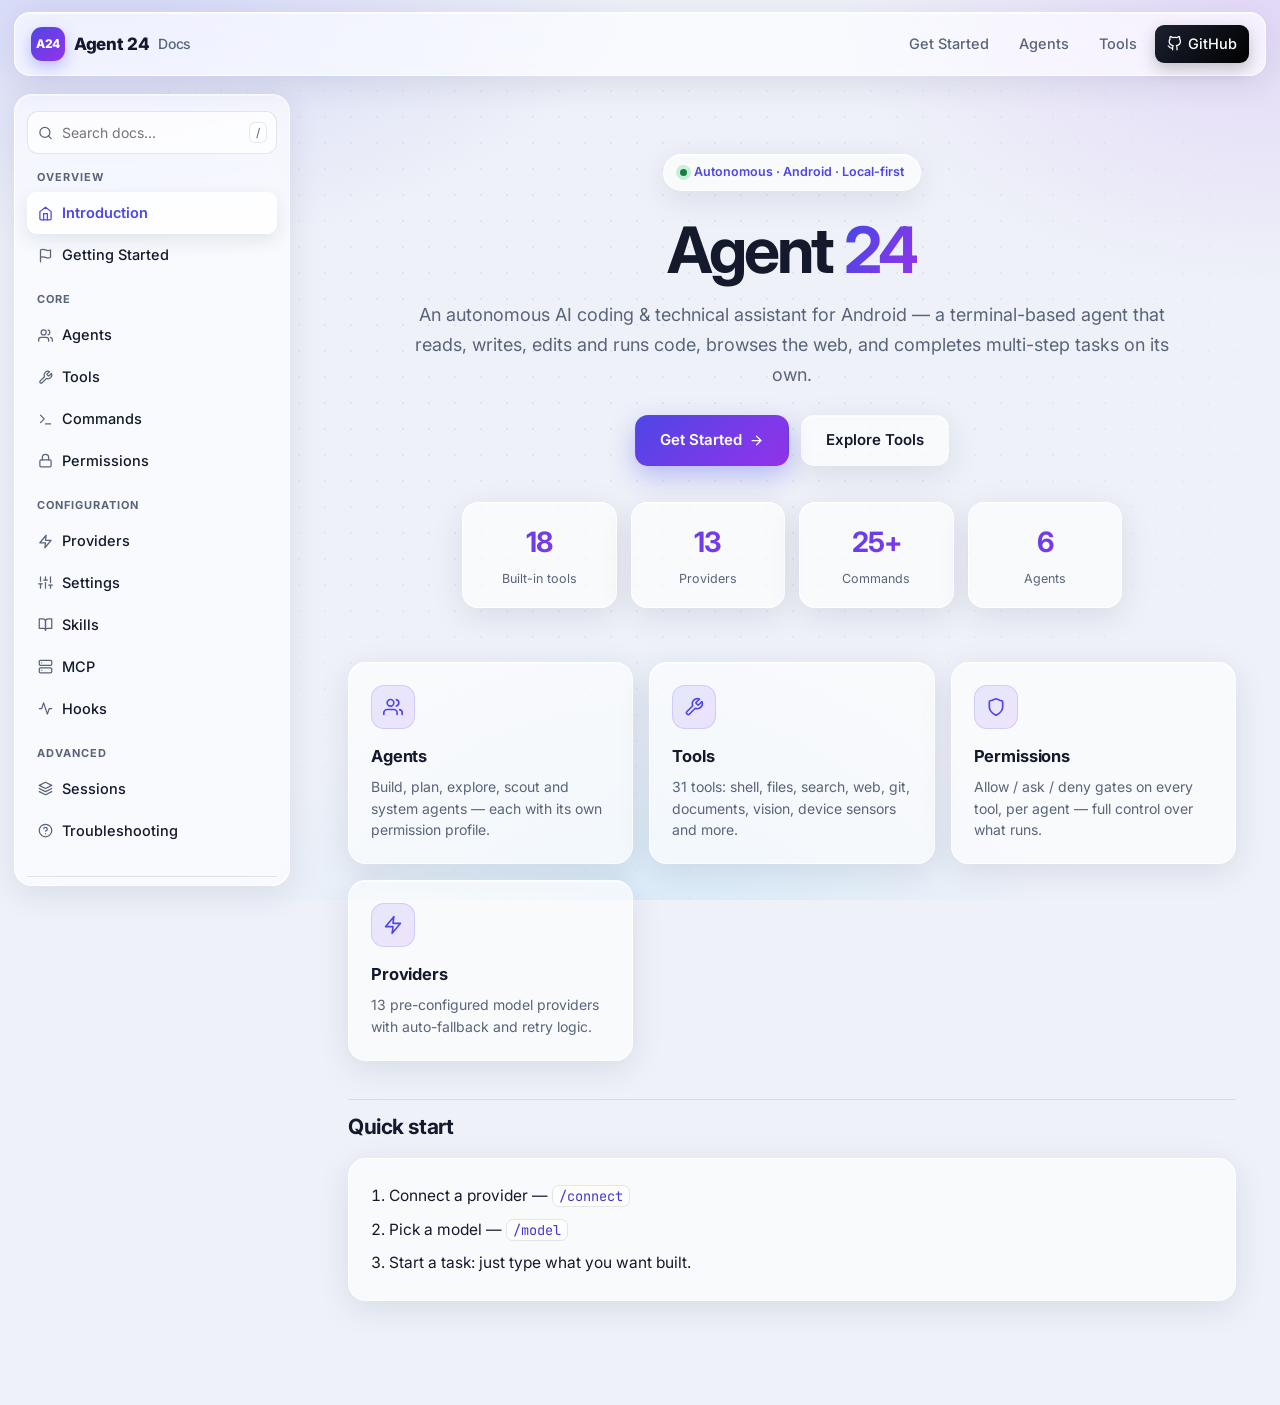
==== commit 380973b3: "building.." ====
--- a/index.html
+++ b/index.html
@@ -77,7 +77,7 @@
       </div>
     </nav>
     <div class="sidebar-footer">
-      <div class="ver">v1.0 &middot; 13 providers &middot; 18 tools</div>
+      <div class="ver">v1.0 &middot; 13 providers &middot; 31 tools</div>
     </div>
   </aside>
   <div class="overlay" id="overlay"></div>
@@ -103,7 +103,7 @@
       </div>
       <div class="card-grid">
         <a class="card glass" href="#agents"><div class="card-ico"><svg class="i"><use href="#i-users"/></svg></div><h3>Agents</h3><p>Build, plan, explore, scout and system agents — each with its own permission profile.</p></a>
-        <a class="card glass" href="#tools"><div class="card-ico"><svg class="i"><use href="#i-tool"/></svg></div><h3>Tools</h3><p>18 tools: bash, read, write, edit, grep, git, web, task delegation and more.</p></a>
+        <a class="card glass" href="#tools"><div class="card-ico"><svg class="i"><use href="#i-tool"/></svg></div><h3>Tools</h3><p>31 tools: shell, files, search, web, git, documents, vision, device sensors and more.</p></a>
         <a class="card glass" href="#permissions"><div class="card-ico"><svg class="i"><use href="#i-shield"/></svg></div><h3>Permissions</h3><p>Allow / ask / deny gates on every tool, per agent — full control over what runs.</p></a>
         <a class="card glass" href="#providers"><div class="card-ico"><svg class="i"><use href="#i-zap"/></svg></div><h3>Providers</h3><p>13 pre-configured model providers with auto-fallback and retry logic.</p></a>
       </div>
@@ -180,7 +180,7 @@
 
     <section id="tools" class="page">
       <h1>Tools</h1>
-      <p class="lead-sm">18 built-in tools. Every tool takes a JSON parameter map.</p>
+      <p class="lead-sm">31 built-in tools. Every tool takes a JSON parameter map.</p>
       <div class="table-wrap glass"><table>
         <thead><tr><th>#</th><th>Tool</th><th>Class</th><th>Description</th></tr></thead>
         <tbody>
@@ -202,18 +202,31 @@
           <tr><td>16</td><td><code>todowrite</code></td><td>TodoWriteTool</td><td>Task list management</td></tr>
           <tr><td>17</td><td><code>todoread</code></td><td>TodoReadTool</td><td>Read todo state</td></tr>
           <tr><td>18</td><td><code>git</code></td><td>GitTool</td><td>Git status/diff/commit/…</td></tr>
+          <tr><td>19</td><td><code>archive</code></td><td>ArchiveTool</td><td>Zip / tar create &amp; extract</td></tr>
+          <tr><td>20</td><td><code>cv_maker</code></td><td>CvMakerTool</td><td>Generate a CV as PDF</td></tr>
+          <tr><td>21</td><td><code>docx_maker</code></td><td>DocxMakerTool</td><td>Generate Word documents</td></tr>
+          <tr><td>22</td><td><code>image_analyze</code></td><td>ImageAnalyzeTool</td><td>OCR &amp; structure analysis</td></tr>
+          <tr><td>23</td><td><code>image_describe</code></td><td>ImageDescribeTool</td><td>Describe images for the model</td></tr>
+          <tr><td>24</td><td><code>memory</code></td><td>MemoryTool</td><td>Long-term memory across sessions</td></tr>
+          <tr><td>25</td><td><code>pdf</code></td><td>PdfTool</td><td>Read / extract PDF text</td></tr>
+          <tr><td>26</td><td><code>pdf_edit</code></td><td>PdfEditTool</td><td>Edit existing PDFs</td></tr>
+          <tr><td>27</td><td><code>pdf_maker</code></td><td>PdfMakerTool</td><td>Generate PDF documents</td></tr>
+          <tr><td>28</td><td><code>schedule</code></td><td>ScheduleTool</td><td>Timed commands via alarms</td></tr>
+          <tr><td>29</td><td><code>screenshot</code></td><td>ScreenshotTool</td><td>Capture device screenshots</td></tr>
+          <tr><td>30</td><td><code>ui_dump</code></td><td>UiDumpTool</td><td>Dump the UI hierarchy</td></tr>
+          <tr><td>31</td><td><code>sensor</code></td><td>SensorTool</td><td>Read sensors &amp; control hardware (torch, vibrate, brightness, wifi…), root when needed</td></tr>
         </tbody>
       </table></div>
       <h2>Execution flow</h2>
-      <div class="code"><pre>AI response → parse tool_calls → PermissionManager.evaluate()
-  → DENY  → return "PERMISSION_DENIED"
-  → ASK   → show permission popup → wait for user
-  → ALLOW → Tool.execute(params, ctx) → return result</pre></div>
+      <div class="code"><pre>user action → check permission rules
+  → deny  → blocked immediately
+  → ask   → confirmation popup → wait for user
+  → allow → action runs</pre></div>
       <h2>Example calls</h2>
       <div class="code"><pre>bash    { "command": "ls -la" }
 read    { "path": "/path/to/file" }
 edit    { "path": "...", "oldString": "find", "newString": "replace" }
-grep    { "pattern": "regex", "path": "/dir", "include": "*.kt" }
+grep    { "pattern": "regex", "path": "/dir", "include": "*.md" }
 task    { "description": "...", "prompt": "...", "subagent_type": "explore" }</pre></div>
     </section>
 
@@ -377,16 +390,13 @@
       <h1>MCP</h1>
       <p class="lead-sm">Model Context Protocol — connect external tool servers.</p>
       <h2>Registering a server</h2>
-      <div class="code"><pre>McpManager.getInstance().registerServer("my-server", instructions, tools);
-
-// instructions injected into system prompt
-String instructions = McpManager.getInstance().getServerInstructions();
-
-// tool definitions sent to the API
-JSONArray tools = McpManager.getInstance().getToolDefinitions();
-
-// execute an MCP tool
-String result = McpManager.getInstance().executeTool("mcp_server_tool", params);</pre></div>
+      <div class="code"><pre>{
+  "server": "my-server",
+  "instructions": "shown to the model in the system prompt",
+  "tools": [ { "name": "create_issue", "inputSchema": { ... } } ]
+}
+
+Calling any of these tools routes the result back to the model.</pre></div>
       <h2>Naming</h2>
       <p>MCP tools are prefixed with <code>mcp_{serverName}_{toolName}</code> so they never collide with built-ins.</p>
       <div class="code"><pre>mcp_github_create_issue
@@ -418,12 +428,10 @@
         </tbody>
       </table></div>
       <h2>Event system</h2>
-      <div class="code"><pre>SessionEventManager.getInstance().addListener(listener);
-
-onSessionCreated(sessionId)
-onSessionLoaded(sessionId)
-onSessionDeleted(sessionId)
-onSessionRenamed(sessionId, newTitle)</pre></div>
+      <div class="code"><pre>session.created(sessionId)
+session.loaded(sessionId)
+session.deleted(sessionId)
+session.renamed(sessionId, newTitle)</pre></div>
       <p>Typical uses: telemetry, auto-backup before edits, audit logging, custom notifications.</p>
     </section>
 
@@ -431,9 +439,9 @@
       <h1>Sessions</h1>
       <p class="lead-sm">Every conversation is an isolated session with its own database.</p>
       <h2>Lifecycle</h2>
-      <div class="code"><pre>startNewSession()  → id "session_" + timestamp → metadata → SessionDB → event
+      <div class="code"><pre>startNewSession()  → id "session_" + timestamp → metadata → session database → event
 loadSession(id)    → set current → load messages → update timestamp → event
-deleteSession(id)  → drop .db + folders + metadata → clear memory → event</pre></div>
+deleteSession(id)  → drop database + folders + metadata → clear memory → event</pre></div>
       <h2>Storage</h2>
       <div class="table-wrap glass"><table>
         <thead><tr><th>Database</th><th>Path</th></tr></thead>
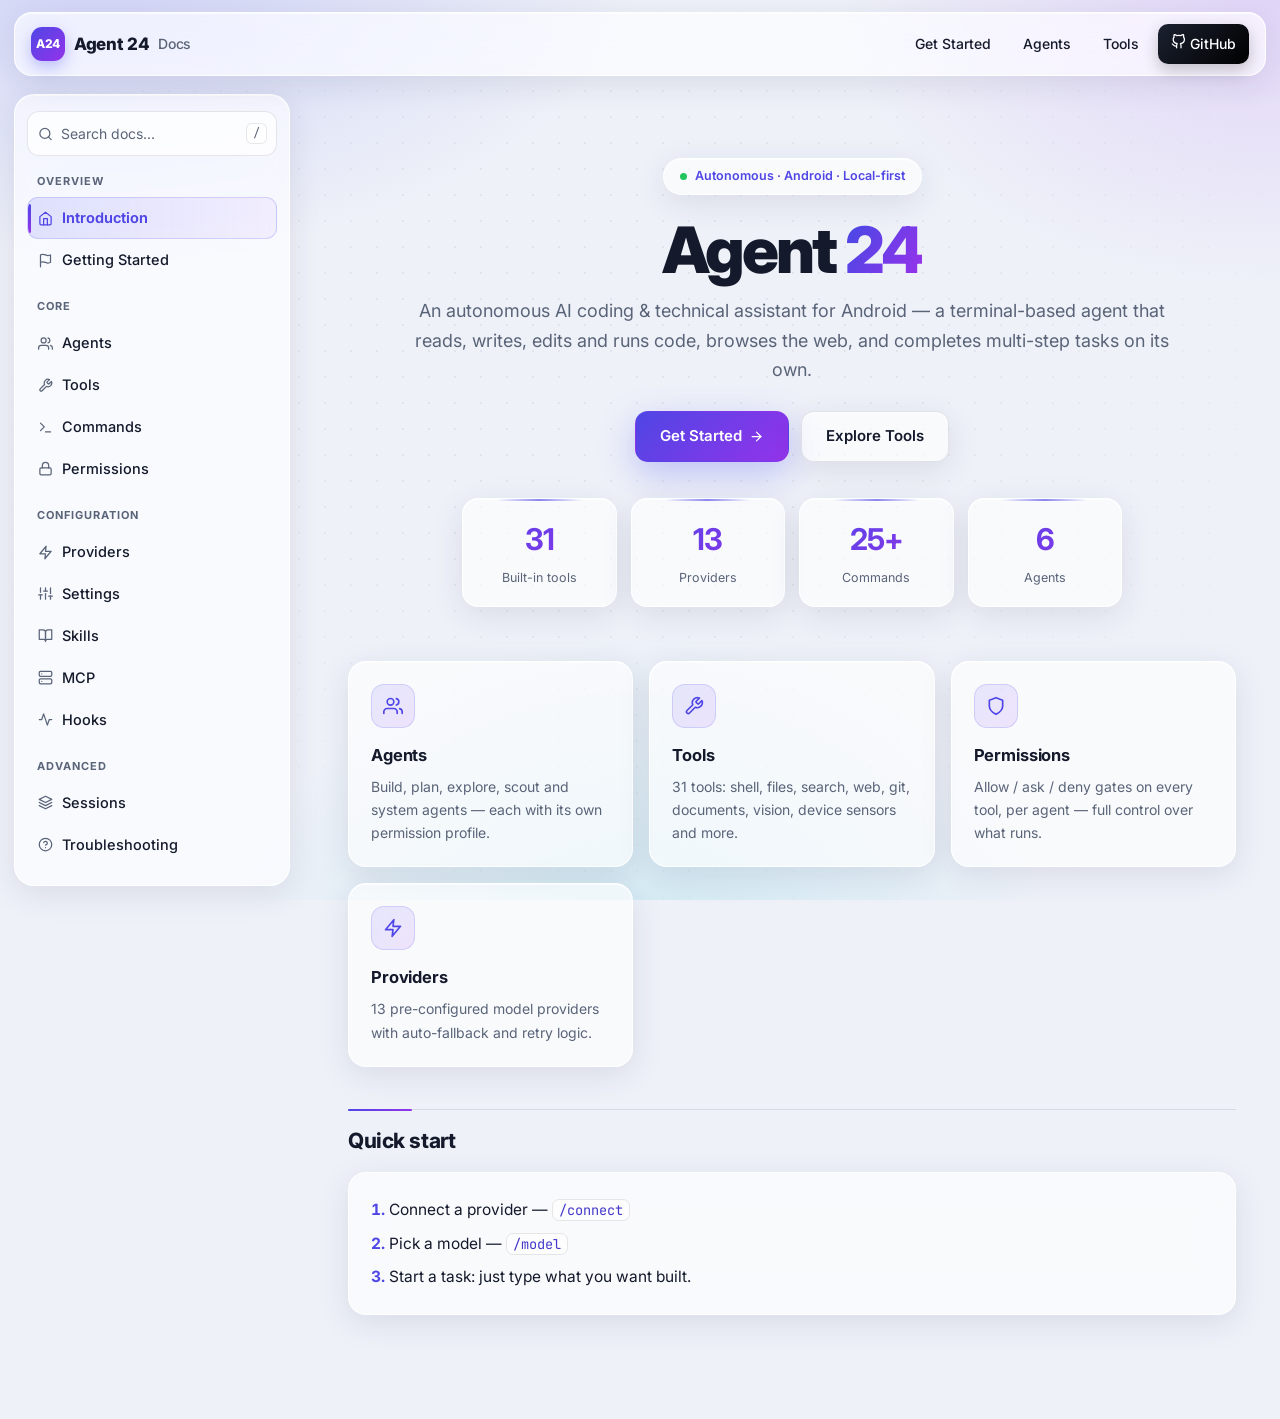
==== commit 2dd8c4a8: "redesign: modern styling, terminal-style code blocks, richer nav" ====
--- a/index.html
+++ b/index.html
@@ -5,6 +5,13 @@
 <meta name="viewport" content="width=device-width, initial-scale=1.0">
 <title>Agent 24 — Documentation</title>
 <meta name="description" content="Agent 24 — autonomous AI coding & technical assistant for Android. Full documentation.">
+<meta name="theme-color" content="#eef1f8">
+<meta property="og:title" content="Agent 24 — Documentation">
+<meta property="og:description" content="Autonomous AI coding & technical assistant for Android — agents, tools, permissions, providers and more.">
+<meta property="og:type" content="website">
+<meta property="og:url" content="https://foysalahammad.github.io/agent24/">
+<link rel="icon" href="data:image/svg+xml,%3Csvg xmlns='http://www.w3.org/2000/svg' viewBox='0 0 64 64'%3E%3Cdefs%3E%3ClinearGradient id='g' x1='0' y1='0' x2='1' y2='1'%3E%3Cstop offset='0' stop-color='%234f46e5'/%3E%3Cstop offset='1' stop-color='%239333ea'/%3E%3C/linearGradient%3E%3C/defs%3E%3Crect width='64' height='64' rx='16' fill='url(%23g)'/%3E%3Ctext x='32' y='42' font-family='Inter,Arial,sans-serif' font-size='26' font-weight='800' fill='white' text-anchor='middle'%3EA24%3C/text%3E%3C/svg%3E">
+<link rel="canonical" href="https://foysalahammad.github.io/agent24/">
 <link rel="stylesheet" href="style.css">
 <link href="https://fonts.googleapis.com/css2?family=Inter:wght@400;500;600;700;800&family=JetBrains+Mono:wght@400;500&display=swap" rel="stylesheet">
 </head>
@@ -41,7 +48,7 @@
       <a href="#getting-started">Get Started</a>
       <a href="#agents">Agents</a>
       <a href="#tools">Tools</a>
-      <a href="https://github.com/FoysalAhammad" class="github-link" target="_blank" rel="noopener"><svg class="i i-sm"><use href="#i-github"/></svg> GitHub</a>
+      <a href="https://github.com/FoysalAhammad/agent24" class="github-link" target="_blank" rel="noopener"><svg class="i i-sm"><use href="#i-github"/></svg> GitHub</a>
     </nav>
   </div>
 </header>
@@ -95,7 +102,7 @@
           <a class="btn btn-ghost glass" href="#tools">Explore Tools</a>
         </div>
         <div class="stats">
-          <div class="stat glass"><b>18</b><span>Built-in tools</span></div>
+          <div class="stat glass"><b>31</b><span>Built-in tools</span></div>
           <div class="stat glass"><b>13</b><span>Providers</span></div>
           <div class="stat glass"><b>25+</b><span>Commands</span></div>
           <div class="stat glass"><b>6</b><span>Agents</span></div>
@@ -497,7 +504,13 @@
       <p>Open a session and ask — the agent can read its own logs via <code>bash</code> and the global database at <code>~/.local/share/agent24/databases/</code>.</p>
       <div class="footer-cta glass">
         <p><b>Agent 24</b> — built by <a href="https://github.com/FoysalAhammad" target="_blank" rel="noopener">Foysal Ahammad</a></p>
-        <p class="muted">Source &amp; issues: <a href="https://github.com/FoysalAhammad" target="_blank" rel="noopener">github.com/FoysalAhammad</a></p>
+        <p class="muted">Source &amp; issues: <a href="https://github.com/FoysalAhammad/agent24" target="_blank" rel="noopener">github.com/FoysalAhammad/agent24</a></p>
+        <div class="footer-links">
+          <a href="https://github.com/FoysalAhammad/agent24" target="_blank" rel="noopener">Repository</a>
+          <a href="https://github.com/FoysalAhammad/agent24/issues" target="_blank" rel="noopener">Issues</a>
+          <a href="https://github.com/FoysalAhammad/agent24/blob/main/LICENSE" target="_blank" rel="noopener">MIT License</a>
+          <a href="https://foysalahammad.github.io/agent24/">Docs</a>
+        </div>
       </div>
     </section>
   </main>
--- a/style.css
+++ b/style.css
@@ -10,6 +10,7 @@
   --border:rgba(20,26,43,.10);
   --brand:#4f46e5;
   --brand2:#9333ea;
+  --brand3:#06b6d4;
   --brand-soft:rgba(99,102,241,.12);
   --green:#15803d; --green-soft:rgba(34,197,94,.14);
   --yellow:#b45309; --yellow-soft:rgba(245,158,11,.16);
@@ -18,6 +19,7 @@
   --code-bg:rgba(255,255,255,.6);
   --shadow:0 8px 32px rgba(30,41,80,.10);
   --shadow-lg:0 20px 50px rgba(30,41,80,.16);
+  --shadow-glow:0 12px 34px rgba(99,102,241,.35);
   --radius:18px;
   --sidebar-w:276px;
   --topbar-h:64px;
@@ -29,9 +31,9 @@
   font-family:'Inter',system-ui,-apple-system,Segoe UI,Roboto,sans-serif;
   font-size:15.5px; line-height:1.65; -webkit-font-smoothing:antialiased;
   background:
-    radial-gradient(900px 500px at 8% -5%, rgba(99,102,241,.20), transparent 60%),
-    radial-gradient(800px 520px at 100% 0%, rgba(168,85,247,.16), transparent 55%),
-    radial-gradient(700px 600px at 50% 110%, rgba(56,189,248,.14), transparent 60%),
+    radial-gradient(900px 500px at 8% -5%, rgba(99,102,241,.22), transparent 60%),
+    radial-gradient(800px 520px at 100% 0%, rgba(168,85,247,.18), transparent 55%),
+    radial-gradient(700px 600px at 50% 110%, rgba(6,182,212,.14), transparent 60%),
     var(--bg);
   background-attachment:fixed;
 }
@@ -42,12 +44,17 @@
   -webkit-mask-image:radial-gradient(ellipse at 50% 40%, #000 30%, transparent 85%);
           mask-image:radial-gradient(ellipse at 50% 40%, #000 30%, transparent 85%);
 }
-
-/* ===== Icons (feather-style stroke SVG) ===== */
+::selection{background:rgba(99,102,241,.25)}
+:focus-visible{outline:2px solid var(--brand); outline-offset:2px; border-radius:6px}
+
+*::-webkit-scrollbar{width:10px; height:10px}
+*::-webkit-scrollbar-track{background:transparent}
+*::-webkit-scrollbar-thumb{background:rgba(20,26,43,.18); border-radius:99px; border:2px solid transparent; background-clip:content-box}
+*::-webkit-scrollbar-thumb:hover{background:rgba(79,70,229,.55); border:2px solid transparent; background-clip:content-box}
+
 .i{width:20px; height:20px; fill:none; stroke:currentColor; stroke-width:2; stroke-linecap:round; stroke-linejoin:round; flex:none}
 .i-sm{width:15px; height:15px}
 
-/* ===== Glass ===== */
 .glass{
   background:var(--glass);
   -webkit-backdrop-filter:blur(18px) saturate(160%);
@@ -56,50 +63,51 @@
   box-shadow:var(--shadow), inset 0 1px 0 rgba(255,255,255,.65);
 }
 
-a{color:var(--brand); text-decoration:none}
+a{color:var(--brand); text-decoration:none; text-underline-offset:3px}
 a:hover{text-decoration:underline}
 code{font-family:'JetBrains Mono',ui-monospace,Menlo,monospace; font-size:.88em; background:var(--code-bg); border:1px solid var(--border); border-radius:7px; padding:1px 6px; color:#4338ca; -webkit-backdrop-filter:blur(8px); backdrop-filter:blur(8px)}
 pre{margin:0; overflow-x:auto}
 pre code{background:none; border:none; padding:0; color:inherit; font-size:13.5px; line-height:1.6}
 
-/* ===== Topbar ===== */
-.topbar{position:fixed; top:12px; left:14px; right:14px; height:var(--topbar-h); border-radius:16px; z-index:50; animation:slideDown .55s cubic-bezier(.22,1,.36,1) both}
+/* ── top bar ─────────────────────────────────────────── */
+.topbar{position:fixed; top:12px; left:14px; right:14px; height:var(--topbar-h); border-radius:18px; z-index:50; animation:slideDown .55s cubic-bezier(.22,1,.36,1) both}
 .topbar-inner{height:100%; display:flex; align-items:center; gap:14px; padding:0 16px}
-.menu-btn{display:none; background:rgba(255,255,255,.5); border:1px solid var(--glass-brd); border-radius:10px; padding:7px 9px; cursor:pointer; color:var(--text); align-items:center}
-.menu-btn:hover{background:#fff}
+.menu-btn{display:none; background:rgba(255,255,255,.5); border:1px solid var(--glass-brd); border-radius:10px; padding:7px 9px; cursor:pointer; color:var(--text); align-items:center; transition:.18s}
+.menu-btn:hover{background:#fff; transform:translateY(-1px)}
 .brand{display:flex; align-items:center; gap:9px; font-weight:800; font-size:17px; color:var(--text); letter-spacing:-.02em}
 .brand:hover{text-decoration:none}
 .brand-mark{display:inline-flex; align-items:center; justify-content:center; width:34px; height:34px; border-radius:11px; background:linear-gradient(135deg,var(--brand),var(--brand2)); color:#fff; font-size:12px; font-weight:800; box-shadow:0 6px 16px rgba(99,102,241,.4); animation:markGlow 4s ease-in-out infinite}
 .brand-sub{font-weight:500; color:var(--muted); font-size:14px}
 .topnav{margin-left:auto; display:flex; align-items:center; gap:6px}
-.topnav a{color:var(--muted); font-weight:500; font-size:14.5px; padding:7px 12px; border-radius:9px; display:inline-flex; align-items:center; gap:6px; transition:.18s}
-.topnav a:hover{background:rgba(255,255,255,.7); color:var(--text); text-decoration:none; transform:translateY(-1px)}
-.topnav .github-link{color:#fff; background:linear-gradient(135deg,#1b2130,#000); box-shadow:0 6px 16px rgba(0,0,0,.22)}
-.topnav .github-link:hover{color:#fff; background:#000}
-
-/* ===== Layout ===== */
+.topnav a{padding:8px 13px; border-radius:10px; color:var(--text); font-size:14px; font-weight:500; transition:.18s}
+.topnav a:hover{background:var(--brand-soft); color:var(--brand); text-decoration:none}
+.github-link{color:#fff !important; background:linear-gradient(135deg,#1b2130,#000); box-shadow:0 6px 16px rgba(0,0,0,.22)}
+.github-link:hover{transform:translateY(-1px); box-shadow:0 10px 22px rgba(0,0,0,.28) !important; background:linear-gradient(135deg,#1b2130,#000) !important}
+
+/* ── sidebar ─────────────────────────────────────────── */
 .layout{padding-top:calc(var(--topbar-h) + 30px); min-height:100vh}
-.sidebar{position:fixed; top:calc(var(--topbar-h) + 30px); bottom:14px; left:14px; width:var(--sidebar-w); border-radius:18px; padding:16px 12px; overflow-y:auto; z-index:40; display:flex; flex-direction:column; animation:fadeUp .6s .1s cubic-bezier(.22,1,.36,1) backwards}
-.search-wrap{position:relative; margin-bottom:14px}
+.sidebar{position:fixed; top:calc(var(--topbar-h) + 30px); bottom:14px; left:14px; width:var(--sidebar-w); border-radius:20px; padding:16px 12px; overflow-y:auto; z-index:40; display:flex; flex-direction:column; animation:fadeUp .6s .1s cubic-bezier(.22,1,.36,1) backwards}
+.search-wrap{position:relative; margin-bottom:16px}
 .search-ico{position:absolute; left:11px; top:50%; transform:translateY(-50%); color:var(--muted); pointer-events:none}
-.search-wrap input{width:100%; padding:9px 34px 9px 34px; border:1px solid var(--border); border-radius:11px; background:rgba(255,255,255,.7); font:inherit; font-size:14px; color:var(--text); outline:none; transition:.18s}
-.search-wrap input:focus{border-color:var(--brand); box-shadow:0 0 0 4px var(--brand-soft); background:#fff}
-.search-wrap input::-webkit-search-cancel-button{-webkit-appearance:none}
-.search-kbd{position:absolute; right:10px; top:50%; transform:translateY(-50%); font-size:12px; color:var(--muted); background:rgba(255,255,255,.7); border:1px solid var(--border); border-radius:6px; padding:0 6px}
+.search-wrap input{width:100%; padding:10px 34px 10px 33px; border-radius:12px; border:1px solid var(--border); background:rgba(255,255,255,.75); font:inherit; font-size:14px; color:var(--text); transition:.18s; -webkit-appearance:none; appearance:none}
+.search-wrap input:focus{outline:none; border-color:rgba(99,102,241,.5); box-shadow:0 0 0 4px rgba(99,102,241,.14)}
+.search-wrap input::placeholder{color:var(--muted)}
+.search-kbd{position:absolute; right:10px; top:50%; transform:translateY(-50%); font-size:12px; color:var(--muted); background:rgba(255,255,255,.7); border:1px solid var(--border); border-radius:6px; padding:0 6px; font-family:'JetBrains Mono',monospace}
 .side-nav{flex:1}
-.nav-group{margin-bottom:14px}
-.nav-label{font-size:11px; font-weight:700; text-transform:uppercase; letter-spacing:.09em; color:var(--muted); padding:0 10px; margin-bottom:6px}
-.nav-link{display:flex; align-items:center; gap:9px; padding:8px 10px; border-radius:10px; color:var(--text); font-size:14.5px; font-weight:500; transition:.16s; border:1px solid transparent}
-.nav-link .i{color:var(--muted); transition:.16s}
-.nav-link:hover{background:rgba(255,255,255,.7); text-decoration:none; transform:translateX(3px)}
-.nav-link:hover .i{color:var(--brand)}
-.nav-link.active{background:var(--glass-strong); color:var(--brand); font-weight:600; box-shadow:0 6px 18px rgba(30,41,80,.10); border-color:var(--glass-brd)}
-.nav-link.active .i{color:var(--brand)}
+.nav-group{margin-bottom:16px}
+.nav-label{font-size:11px; font-weight:700; text-transform:uppercase; letter-spacing:.09em; color:var(--muted); padding:0 10px; margin-bottom:7px}
+.nav-link{position:relative; display:flex; align-items:center; gap:9px; padding:8px 10px; border-radius:11px; color:var(--text); font-size:14.5px; font-weight:500; transition:.16s; border:1px solid transparent; overflow:hidden}
+.nav-link:hover{background:rgba(255,255,255,.75); text-decoration:none; transform:translateX(2px)}
+.nav-link .i-sm{color:var(--muted); transition:.16s}
+.nav-link:hover .i-sm{color:var(--brand)}
+.nav-link.active{background:linear-gradient(90deg,rgba(99,102,241,.16),rgba(168,85,247,.07)); color:var(--brand); font-weight:650; border-color:rgba(99,102,241,.22)}
+.nav-link.active .i-sm{color:var(--brand)}
+.nav-link.active::before{content:""; position:absolute; left:0; top:14%; bottom:14%; width:3px; border-radius:3px; background:linear-gradient(180deg,var(--brand),var(--brand2))}
 .sidebar-footer{padding-top:12px; border-top:1px solid var(--border); margin-top:10px}
 .ver{font-size:12.5px; color:var(--muted)}
 .overlay{position:fixed; inset:0; background:rgba(20,26,43,.4); -webkit-backdrop-filter:blur(3px); backdrop-filter:blur(3px); opacity:0; visibility:hidden; transition:.22s; z-index:35}
 
-/* ===== Content ===== */
+/* ── content ─────────────────────────────────────────── */
 .content{margin-left:calc(var(--sidebar-w) + 28px); flex:1; padding:34px 44px 90px; max-width:1120px}
 .page{display:none}
 .page.active{display:block}
@@ -111,78 +119,90 @@
 .page.active > *:nth-child(5){animation-delay:.22s}
 .page.active > *:nth-child(n+6){animation-delay:.26s}
 
-h1{font-size:36px; line-height:1.15; letter-spacing:-.03em; margin:0 0 10px}
-h2{font-size:21px; letter-spacing:-.02em; margin:38px 0 12px; padding-top:10px; border-top:1px solid var(--border)}
-p{margin:10px 0; color:#262e42}
-.lead{font-size:18px; color:var(--muted); max-width:760px; margin:14px auto 26px}
+h1{font-size:38px; line-height:1.12; letter-spacing:-.035em; margin:0 0 10px; font-weight:800}
+h2{position:relative; font-size:21px; letter-spacing:-.02em; margin:42px 0 14px; padding-top:14px; border-top:1px solid var(--border); font-weight:750}
+h2::before{content:""; position:absolute; top:-1px; left:0; width:64px; height:2px; border-radius:2px; background:linear-gradient(90deg,var(--brand),var(--brand2))}
+h3{font-size:16.5px; letter-spacing:-.01em; margin:24px 0 8px; font-weight:700}
+p{margin:10px 0}
+ul,ol{padding-left:24px}
+li{margin:5px 0}
+li::marker{color:var(--brand); font-weight:700}
+strong{font-weight:700}
+hr{border:none; border-top:1px solid var(--border); margin:26px 0}
+blockquote{margin:14px 0; padding:12px 16px; border-left:3px solid var(--brand); background:var(--brand-soft); border-radius:0 12px 12px 0; color:var(--muted)}
+
+/* ── hero ────────────────────────────────────────────── */
+.hero{text-align:center; padding:30px 0 6px; position:relative}
+.hero-badge{display:inline-flex; align-items:center; gap:8px; font-size:12.5px; font-weight:600; color:var(--brand); padding:7px 16px; border-radius:999px; margin-bottom:22px; animation:fadeUp .5s both}
+.hero-badge::before{content:""; width:7px; height:7px; border-radius:50%; background:#22c55e; animation:pulse 2.2s ease-in-out infinite}
+.hero h1{font-size:64px; line-height:1.02; letter-spacing:-.045em; margin:0 0 6px; font-weight:850; animation:fadeUp .55s .05s cubic-bezier(.22,1,.36,1) both}
+.grad{background:linear-gradient(120deg,var(--brand) 10%,var(--brand2) 55%,#ec4899 90%); background-size:200% auto; -webkit-background-clip:text; background-clip:text; color:transparent; animation:gradShift 6s ease-in-out infinite}
+.lead{font-size:18px; color:var(--muted); max-width:760px; margin:14px auto 26px; animation:fadeUp .55s .12s cubic-bezier(.22,1,.36,1) both}
 .lead-sm{font-size:16.5px; color:var(--muted); margin-top:0}
-ul,ol{padding-left:22px} li{margin:6px 0}
-
-/* Hero */
-.hero{text-align:center; padding:26px 0 6px}
-.hero-badge{display:inline-flex; align-items:center; gap:7px; font-size:12.5px; font-weight:600; color:var(--brand); padding:7px 16px; border-radius:999px; margin-bottom:22px; animation:fadeUp .5s both}
-.hero-badge::before{content:""; width:7px; height:7px; border-radius:50%; background:var(--green); box-shadow:0 0 0 4px rgba(34,197,94,.22); animation:pulse 2.2s ease-in-out infinite}
-.hero h1{font-size:64px; letter-spacing:-.045em; margin:0 0 8px; animation:fadeUp .55s .05s cubic-bezier(.22,1,.36,1) both}
-.grad{background:linear-gradient(120deg,var(--brand) 10%,var(--brand2) 60%,#ec4899); background-size:200% auto; -webkit-background-clip:text; background-clip:text; color:transparent; animation:gradShift 6s ease-in-out infinite}
-.hero .lead{animation:fadeUp .55s .12s cubic-bezier(.22,1,.36,1) both}
 .hero-actions{display:flex; gap:12px; justify-content:center; flex-wrap:wrap; margin-bottom:36px; animation:fadeUp .55s .18s cubic-bezier(.22,1,.36,1) both}
 .btn{display:inline-flex; align-items:center; gap:7px; padding:12px 24px; border-radius:13px; font-weight:600; font-size:15px; transition:.2s cubic-bezier(.22,1,.36,1); border:1px solid transparent}
 .btn:hover{text-decoration:none; transform:translateY(-2px)}
-.btn-primary{background:linear-gradient(135deg,var(--brand),var(--brand2)); color:#fff; box-shadow:0 10px 26px rgba(99,102,241,.4)}
-.btn-primary:hover{box-shadow:0 14px 34px rgba(99,102,241,.5)}
-.btn-primary .i{transition:.2s}
-.btn-primary:hover .i{transform:translateX(4px)}
-.btn-ghost{color:var(--text)}
-.btn-ghost:hover{border-color:rgba(99,102,241,.5); color:var(--brand); background:rgba(255,255,255,.8)}
+.btn-primary{background:linear-gradient(135deg,var(--brand),var(--brand2)); color:#fff; box-shadow:var(--shadow-glow)}
+.btn-primary:hover{box-shadow:0 16px 40px rgba(99,102,241,.45)}
+.btn-ghost{color:var(--text); border-color:var(--border)}
+.btn-ghost:hover{border-color:rgba(99,102,241,.45); color:var(--brand); background:rgba(255,255,255,.7)}
+
 .stats{display:grid; grid-template-columns:repeat(4,1fr); gap:14px; max-width:660px; margin:0 auto 8px}
-.stat{border-radius:16px; padding:16px 8px; transition:.22s; animation:fadeUp .55s cubic-bezier(.22,1,.36,1) both}
+.stat{border-radius:16px; padding:16px 8px; transition:.22s; animation:fadeUp .55s cubic-bezier(.22,1,.36,1) both; position:relative; overflow:hidden}
+.stat::after{content:""; position:absolute; left:22%; right:22%; top:0; height:2px; background:linear-gradient(90deg,transparent,var(--brand),transparent); opacity:.65}
 .stat:nth-child(1){animation-delay:.24s}.stat:nth-child(2){animation-delay:.3s}.stat:nth-child(3){animation-delay:.36s}.stat:nth-child(4){animation-delay:.42s}
 .stat:hover{transform:translateY(-4px); box-shadow:var(--shadow-lg)}
-.stat b{display:block; font-size:28px; letter-spacing:-.03em; background:linear-gradient(135deg,var(--brand),var(--brand2)); -webkit-background-clip:text; background-clip:text; color:transparent}
+.stat b{display:block; font-size:30px; letter-spacing:-.03em; background:linear-gradient(135deg,var(--brand),var(--brand2)); -webkit-background-clip:text; background-clip:text; color:transparent}
 .stat span{font-size:12.5px; color:var(--muted)}
 
-/* Cards */
 .card-grid{display:grid; grid-template-columns:repeat(auto-fit,minmax(230px,1fr)); gap:16px; margin:40px 0 10px}
 .card{border-radius:var(--radius); padding:22px; color:var(--text); transition:.25s cubic-bezier(.22,1,.36,1); animation:fadeUp .55s .3s both}
-.card:hover{transform:translateY(-6px); text-decoration:none; box-shadow:var(--shadow-lg), inset 0 1px 0 rgba(255,255,255,.7); border-color:rgba(129,140,248,.55)}
+.card h3{margin:0 0 6px}
+.card p{font-size:14px; color:var(--muted); margin:0}
+.card:hover{transform:translateY(-6px); box-shadow:var(--shadow-lg), 0 0 0 1px rgba(99,102,241,.25); text-decoration:none}
 .card-ico{width:44px; height:44px; display:flex; align-items:center; justify-content:center; background:linear-gradient(135deg,var(--brand-soft),rgba(168,85,247,.14)); border:1px solid rgba(99,102,241,.2); border-radius:13px; color:var(--brand); margin-bottom:14px; transition:.25s}
 .card:hover .card-ico{transform:scale(1.08) rotate(-4deg); background:linear-gradient(135deg,var(--brand),var(--brand2)); color:#fff; border-color:transparent; box-shadow:0 8px 20px rgba(99,102,241,.38)}
-.card h3{margin:0 0 6px; font-size:16.5px; letter-spacing:-.01em}
-.card p{margin:0; font-size:14px; color:var(--muted); line-height:1.55}
-
-/* Tables */
+
+/* ── tables ──────────────────────────────────────────── */
 .table-wrap{overflow-x:auto; border-radius:var(--radius); background:var(--glass); -webkit-backdrop-filter:blur(18px) saturate(160%); backdrop-filter:blur(18px) saturate(160%); border:1px solid var(--glass-brd); box-shadow:var(--shadow), inset 0 1px 0 rgba(255,255,255,.6); margin:14px 0}
-table{width:100%; border-collapse:collapse; font-size:14.5px; min-width:520px}
-th{background:rgba(255,255,255,.45); text-align:left; font-size:12.5px; text-transform:uppercase; letter-spacing:.05em; color:var(--muted); padding:12px 14px; border-bottom:1px solid var(--border); white-space:nowrap}
-td{padding:12px 14px; border-bottom:1px solid var(--border); vertical-align:top; transition:background .15s}
-tr:last-child td{border-bottom:none}
-tr:hover td{background:rgba(255,255,255,.55)}
+table{width:100%; border-collapse:collapse; font-size:14.5px}
+thead th{text-align:left; font-size:11.5px; text-transform:uppercase; letter-spacing:.07em; color:var(--muted); font-weight:700; padding:12px 16px; background:rgba(255,255,255,.55); border-bottom:1px solid var(--border); white-space:nowrap}
+tbody td{padding:11px 16px; border-top:1px solid rgba(20,26,43,.06); vertical-align:top}
+tbody tr{transition:.14s}
+tbody tr:hover{background:rgba(99,102,241,.05)}
+tbody tr:first-child td{border-top:none}
 .matrix td:not(:first-child), .matrix th:not(:first-child){text-align:center}
 .legend{font-size:14px; color:var(--muted)}
 
 .pill{display:inline-block; font-size:12px; font-weight:600; padding:2px 9px; border-radius:999px; white-space:nowrap}
 .pill-green{background:var(--green-soft); color:var(--green)}
-.pill-yellow{background:var(--yellow-soft); color:var(--yellow)}
-.pill-red{background:var(--red-soft); color:var(--red)}
 .pill-blue{background:var(--blue-soft); color:var(--blue)}
-.perm{display:inline-block; font-size:11.5px; font-weight:700; padding:2px 9px; border-radius:7px; letter-spacing:.02em}
-.perm-ok{background:var(--green-soft); color:var(--green)}
-.perm-ask{background:var(--yellow-soft); color:var(--yellow)}
-.perm-no{background:var(--red-soft); color:var(--red)}
-
-/* Code blocks */
-.code{background:linear-gradient(160deg,#111827,#0f172a 60%,#1e1b4b); color:#dbe4ff; border-radius:var(--radius); padding:18px 20px; margin:14px 0; overflow-x:auto; border:1px solid rgba(255,255,255,.08); box-shadow:var(--shadow-lg), inset 0 1px 0 rgba(255,255,255,.08)}
+
+.perm{display:inline-block; font-size:11.5px; font-weight:700; padding:2px 9px; border-radius:7px; letter-spacing:.02em; border:1px solid transparent}
+.perm-ok{background:var(--green-soft); color:var(--green); border-color:rgba(34,197,94,.3)}
+.perm-ask{background:var(--yellow-soft); color:var(--yellow); border-color:rgba(245,158,11,.35)}
+.perm-no{background:var(--red-soft); color:var(--red); border-color:rgba(239,68,68,.3)}
+
+/* ── code / terminal blocks ──────────────────────────── */
+.code{position:relative; background:linear-gradient(160deg,#111827,#0f172a 60%,#1e1b4b); color:#dbe4ff; border-radius:var(--radius); padding:34px 20px 18px; margin:14px 0; overflow-x:auto; border:1px solid rgba(255,255,255,.09); box-shadow:var(--shadow-lg), inset 0 1px 0 rgba(255,255,255,.09)}
+.code::before{content:""; position:absolute; top:0; left:0; right:0; height:26px; background:rgba(255,255,255,.05); border-bottom:1px solid rgba(255,255,255,.07);
+  background-image:
+    radial-gradient(circle 5px at 14px 13px, #ff5f57 98%, transparent 100%),
+    radial-gradient(circle 5px at 32px 13px, #febc2e 98%, transparent 100%),
+    radial-gradient(circle 5px at 50px 13px, #28c840 98%, transparent 100%);
+  border-radius:var(--radius) var(--radius) 0 0}
 .code pre code{color:#dbe4ff; font-size:13.5px}
 
 .steps{background:var(--glass); -webkit-backdrop-filter:blur(18px); backdrop-filter:blur(18px); border:1px solid var(--glass-brd); border-radius:var(--radius); padding:16px 16px 16px 40px; margin:14px 0; box-shadow:var(--shadow)}
 .steps li{margin:8px 0}
-.footer-cta{margin-top:44px; padding:24px; border-radius:var(--radius); text-align:center}
+.footer-cta{margin-top:44px; padding:26px 24px; border-radius:var(--radius); text-align:center; background:linear-gradient(#fff,#fff) padding-box, linear-gradient(135deg,var(--brand),var(--brand2),#06b6d4) border-box; border:1.5px solid transparent}
+.footer-cta p{margin:6px 0}
+.footer-links{display:flex; gap:16px; justify-content:center; flex-wrap:wrap; margin-top:12px; font-size:14px}
 .muted{color:var(--muted); font-size:14px}
 .noscript{background:var(--yellow-soft); border:1px solid rgba(245,158,11,.4); padding:14px; border-radius:12px}
-mark{background:#fff3bf; padding:0 3px; border-radius:3px}
+
 .search-hidden{display:none !important}
 
-/* ===== Animations ===== */
 @keyframes fadeUp{from{opacity:0; transform:translateY(14px)}to{opacity:1; transform:none}}
 @keyframes slideDown{from{opacity:0; transform:translateY(-22px)}to{opacity:1; transform:none}}
 @keyframes pulse{0%,100%{box-shadow:0 0 0 3px rgba(34,197,94,.25)}50%{box-shadow:0 0 0 7px rgba(34,197,94,.08)}}
@@ -193,7 +213,6 @@
   *,*::before,*::after{animation-duration:.01ms !important; animation-iteration-count:1 !important; transition-duration:.01ms !important}
 }
 
-/* ===== Responsive ===== */
 @media (max-width:960px){
   .menu-btn{display:inline-flex}
   .topbar{top:8px; left:8px; right:8px}
@@ -201,7 +220,7 @@
   .sidebar.open{transform:none; box-shadow:var(--shadow-lg)}
   .sidebar.open ~ .overlay{opacity:1; visibility:visible}
   .content{margin-left:0; padding:26px 18px 70px}
-  .hero h1{font-size:44px}
+  .hero h1{font-size:46px}
   .stats{grid-template-columns:repeat(2,1fr)}
   .topnav a:not(.github-link){display:none}
 }
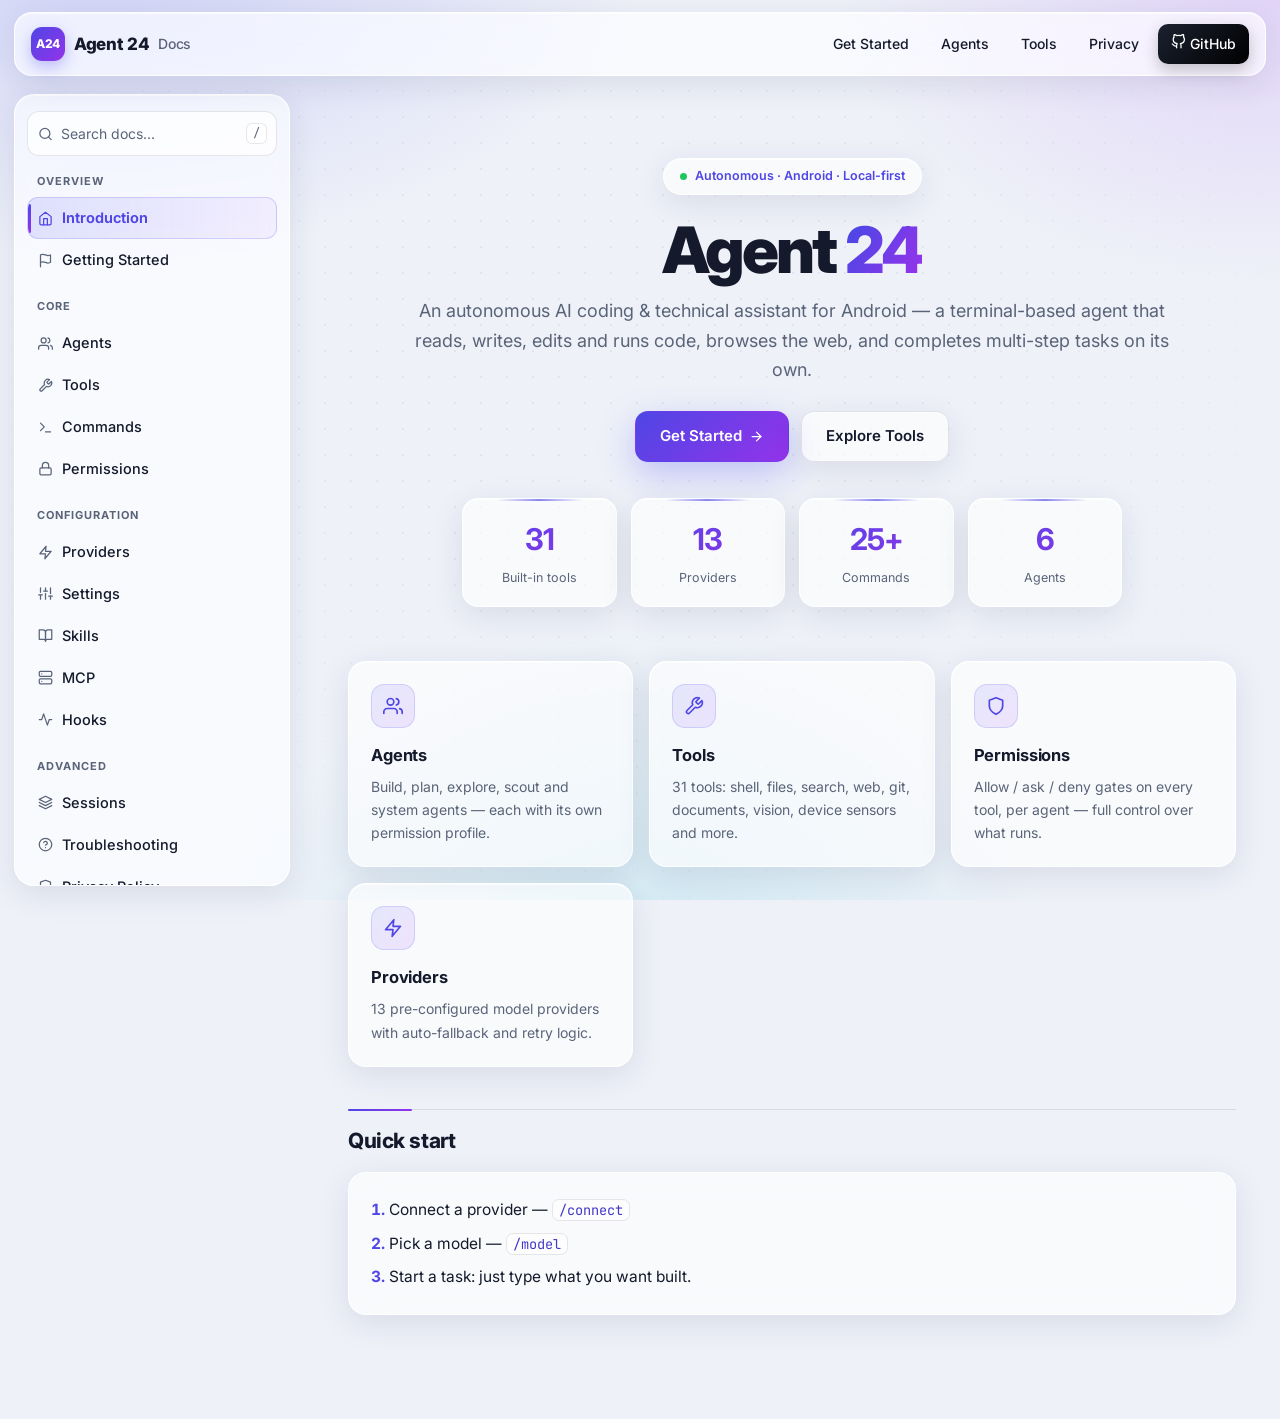
==== commit aaeb3260: "docs: add Privacy Policy section (Play Store requirement)" ====
--- a/index.html
+++ b/index.html
@@ -48,6 +48,7 @@
       <a href="#getting-started">Get Started</a>
       <a href="#agents">Agents</a>
       <a href="#tools">Tools</a>
+      <a href="#privacy">Privacy</a>
       <a href="https://github.com/FoysalAhammad/agent24" class="github-link" target="_blank" rel="noopener"><svg class="i i-sm"><use href="#i-github"/></svg> GitHub</a>
     </nav>
   </div>
@@ -81,6 +82,7 @@
       <div class="nav-group"><div class="nav-label">Advanced</div>
         <a href="#sessions" class="nav-link"><svg class="i i-sm"><use href="#i-layers"/></svg>Sessions</a>
         <a href="#troubleshooting" class="nav-link"><svg class="i i-sm"><use href="#i-help"/></svg>Troubleshooting</a>
+        <a href="#privacy" class="nav-link"><svg class="i i-sm"><use href="#i-shield"/></svg>Privacy Policy</a>
       </div>
     </nav>
     <div class="sidebar-footer">
@@ -512,6 +514,69 @@
           <a href="https://foysalahammad.github.io/agent24/">Docs</a>
         </div>
       </div>
+
+    </section>
+
+    <section id="privacy" class="page">
+      <h1>Privacy Policy</h1>
+      <p class="lead-sm">Last updated 8 October 2025 · Version 1.0 · <a href="mailto:foysalahammad@gmail.com">foysalahammad@gmail.com</a></p>
+
+      <p><b>Agent24</b> is an open-source Android AI agent. This page explains what data the app handles, why, and what control you have. <b>We do not sell data. We do not run our own servers for your conversations.</b></p>
+
+      <h2>Data the app handles</h2>
+      <div class="table-wrap glass"><table>
+        <thead><tr><th>Data</th><th>Where it lives</th><th>Why</th><th>Shared with</th></tr></thead>
+        <tbody>
+          <tr><td>Chat history</td><td>On-device SQLite (app-private)</td><td>Conversation context, export</td><td>Never, unless you export</td></tr>
+          <tr><td>AI API keys</td><td>Android Keystore + encrypted prefs</td><td>Authenticate to your provider</td><td>Only the provider you configured</td></tr>
+          <tr><td>Your prompts</td><td>Sent to the provider you chose</td><td>To get a model reply</td><td><b>Only</b> that provider</td></tr>
+          <tr><td>Device info</td><td>On-device</td><td>Compatibility + crash diagnosis</td><td>Never</td></tr>
+          <tr><td>Crash logs (optional)</td><td>On-device, opt-in</td><td>Bug fixing</td><td>Optional, opt-in only</td></tr>
+          <tr><td>Analytics (optional)</td><td>On-device, opt-in</td><td>Improving the app</td><td>Optional, opt-in only</td></tr>
+        </tbody>
+      </table></div>
+      <p><b>No account. No registration. No advertising ID. No data broker.</b></p>
+
+      <h2>What is sent to AI providers</h2>
+      <p>When you send a message, the app forwards your message text, the conversation context and any tool results the model requested to the <b>provider you selected</b> in Settings &rarr; Models, over <b>TLS 1.3</b>. Each provider's own privacy policy governs that transfer. We do not relay through our own servers.</p>
+      <p>You can delete your API key at any time (Settings &rarr; Models &rarr; Remove), which stops all further calls.</p>
+
+      <h2>Security measures</h2>
+      <div class="table-wrap glass"><table>
+        <thead><tr><th>Layer</th><th>Protection</th></tr></thead>
+        <tbody>
+          <tr><td>API keys at rest</td><td>Android Keystore + AES-256-GCM</td></tr>
+          <tr><td>Chat database</td><td>App-private storage, readable only by this app</td></tr>
+          <tr><td>Network</td><td>HTTPS / TLS 1.3, certificate pinning</td></tr>
+          <tr><td>APK integrity</td><td>SHA-512 dex fingerprint + certificate pinning + native self-test</td></tr>
+          <tr><td>Install integrity</td><td>Signature verification, repackaging detection</td></tr>
+          <tr><td>Root / hook detection</td><td>Warns only — never uploads anything</td></tr>
+        </tbody>
+      </table></div>
+
+      <h2>Your rights</h2>
+      <div class="table-wrap glass"><table>
+        <thead><tr><th>Right</th><th>How</th></tr></thead>
+        <tbody>
+          <tr><td>See your data</td><td>Settings &rarr; Export Data (Markdown / JSON)</td></tr>
+          <tr><td>Delete your data</td><td>Settings &rarr; Delete All Data, or simply uninstall</td></tr>
+          <tr><td>Stop analytics</td><td>Settings &rarr; Privacy &rarr; Analytics off (default is off)</td></tr>
+          <tr><td>Remove API keys</td><td>Settings &rarr; Models &rarr; Remove</td></tr>
+          <tr><td>Withdraw consent</td><td>Uninstall — no server-side copy exists</td></tr>
+        </tbody>
+      </table></div>
+
+      <h2>Children</h2>
+      <p>Agent24 is not directed at children under 13. We do not knowingly collect data from them. Recommended age rating: <b>13+</b>.</p>
+
+      <h2>Changes to this policy</h2>
+      <p>Material changes will be posted on this page with an updated date. Continued use after a change means acceptance.</p>
+
+      <h2>Contact</h2>
+      <p><b>Foysal Ahammad</b> — <a href="mailto:foysalahammad@gmail.com">foysalahammad@gmail.com</a><br>
+      <b>Repository:</b> <a href="https://github.com/FoysalAhammad/agent24" target="_blank" rel="noopener">github.com/FoysalAhammad/agent24</a><br>
+      <b>Security reports:</b> <a href="https://github.com/FoysalAhammad/agent24/security/advisories" target="_blank" rel="noopener">GitHub Security Advisories</a></p>
+      <p class="muted"><i>Effective: 8 October 2025 · License: MIT</i></p>
     </section>
   </main>
 </div>
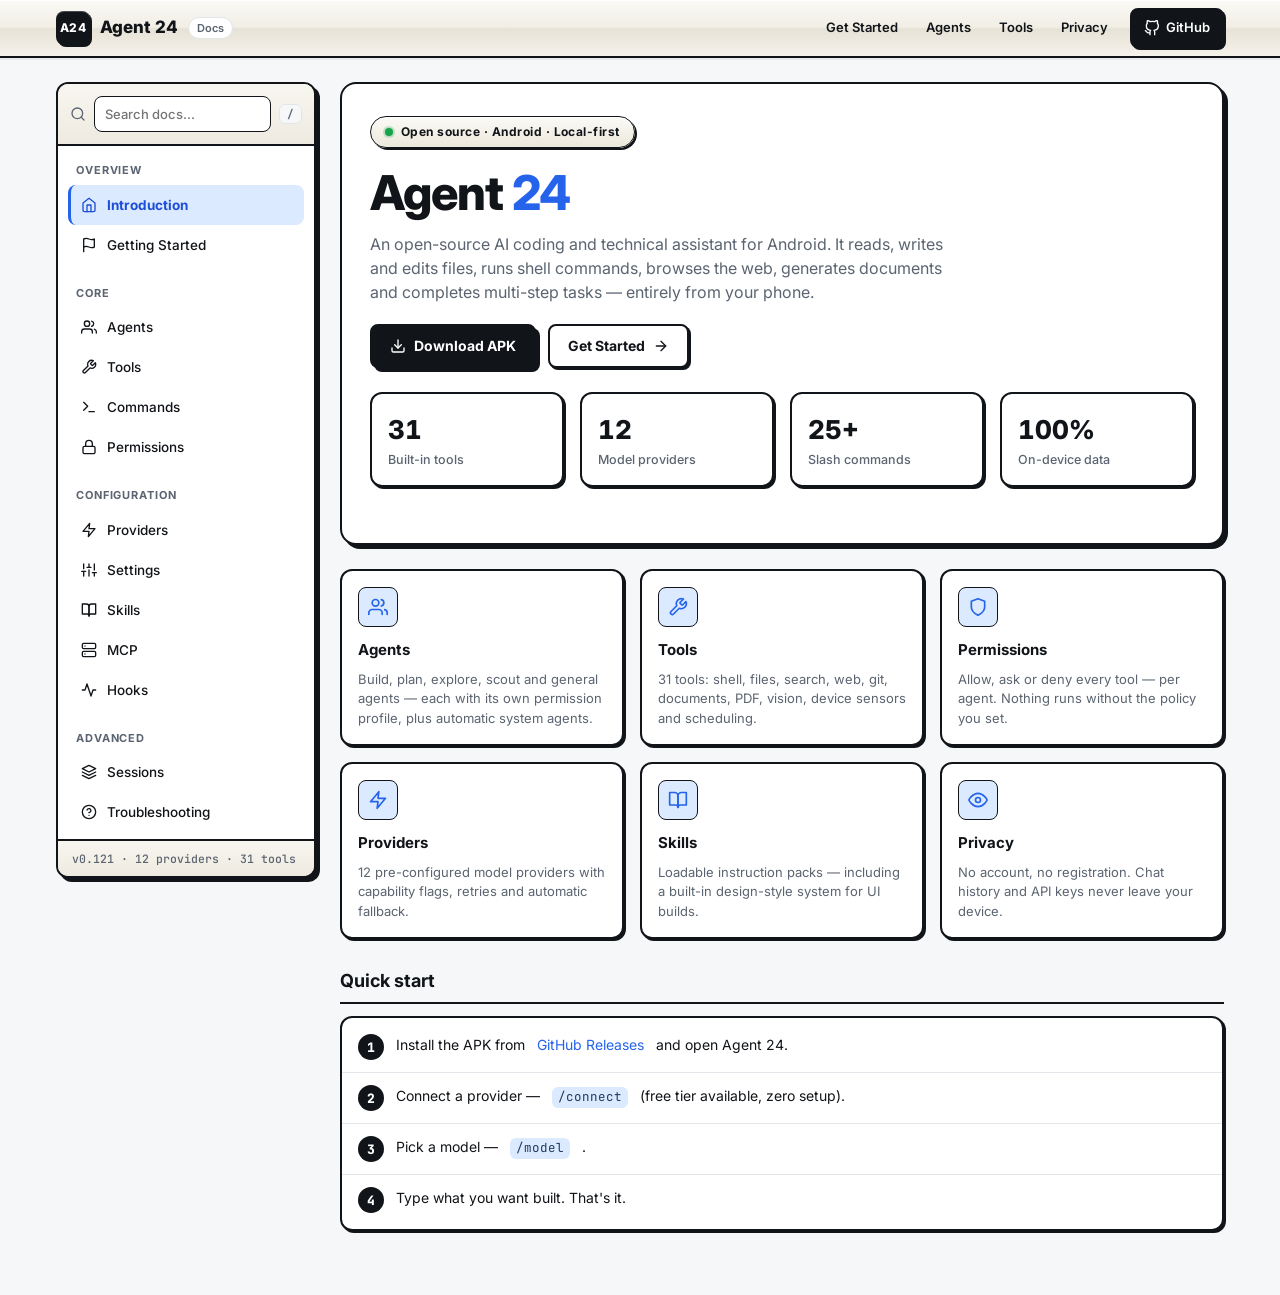
==== commit 9c505f09: "Redesign docs site: bento-grid UI, rewritten content, Play-Store-ready privacy page - Full visual re" ====
--- a/index.html
+++ b/index.html
@@ -3,17 +3,17 @@
 <head>
 <meta charset="UTF-8">
 <meta name="viewport" content="width=device-width, initial-scale=1.0">
-<title>Agent 24 — Documentation</title>
-<meta name="description" content="Agent 24 — autonomous AI coding & technical assistant for Android. Full documentation.">
-<meta name="theme-color" content="#eef1f8">
-<meta property="og:title" content="Agent 24 — Documentation">
-<meta property="og:description" content="Autonomous AI coding & technical assistant for Android — agents, tools, permissions, providers and more.">
+<title>Agent 24 — AI Coding Assistant for Android</title>
+<meta name="description" content="Agent 24 is an open-source AI coding and technical assistant for Android. Chat, plan, run tools, edit files and control your device — local-first, no accounts.">
+<meta name="theme-color" content="#F6F7F9">
+<meta property="og:title" content="Agent 24 — AI Coding Assistant for Android">
+<meta property="og:description" content="Open-source, local-first AI agent for Android: 31 tools, 12 model providers, agents, permissions and a full terminal.">
 <meta property="og:type" content="website">
 <meta property="og:url" content="https://foysalahammad.github.io/agent24/">
-<link rel="icon" href="data:image/svg+xml,%3Csvg xmlns='http://www.w3.org/2000/svg' viewBox='0 0 64 64'%3E%3Cdefs%3E%3ClinearGradient id='g' x1='0' y1='0' x2='1' y2='1'%3E%3Cstop offset='0' stop-color='%234f46e5'/%3E%3Cstop offset='1' stop-color='%239333ea'/%3E%3C/linearGradient%3E%3C/defs%3E%3Crect width='64' height='64' rx='16' fill='url(%23g)'/%3E%3Ctext x='32' y='42' font-family='Inter,Arial,sans-serif' font-size='26' font-weight='800' fill='white' text-anchor='middle'%3EA24%3C/text%3E%3C/svg%3E">
+<link rel="icon" href="data:image/svg+xml,%3Csvg xmlns='http://www.w3.org/2000/svg' viewBox='0 0 64 64'%3E%3Crect width='64' height='64' rx='14' fill='%23111418'/%3E%3Ctext x='32' y='42' font-family='Arial,sans-serif' font-size='26' font-weight='800' fill='white' text-anchor='middle'%3EA24%3C/text%3E%3C/svg%3E">
 <link rel="canonical" href="https://foysalahammad.github.io/agent24/">
 <link rel="stylesheet" href="style.css">
-<link href="https://fonts.googleapis.com/css2?family=Inter:wght@400;500;600;700;800&family=JetBrains+Mono:wght@400;500&display=swap" rel="stylesheet">
+<link href="https://fonts.googleapis.com/css2?family=Inter:wght@400;500;600;700;800&family=JetBrains+Mono:wght@400;500;600&display=swap" rel="stylesheet">
 </head>
 <body>
 
@@ -36,11 +36,13 @@
   <symbol id="i-github" viewBox="0 0 24 24"><path d="M9 19c-5 1.5-5-2.5-7-3m14 6v-3.87a3.37 3.37 0 0 0-.94-2.61c3.14-.35 6.44-1.54 6.44-7A5.44 5.44 0 0 0 20 4.77 5.07 5.07 0 0 0 19.91 1S18.73.65 16 2.48a13.38 13.38 0 0 0-7 0C6.27.65 5.09 1 5.09 1A5.07 5.07 0 0 0 5 4.77a5.44 5.44 0 0 0-1.5 3.78c0 5.42 3.3 6.61 6.44 7A3.37 3.37 0 0 0 9 18.13V22"/></symbol>
   <symbol id="i-arrow" viewBox="0 0 24 24"><line x1="5" y1="12" x2="19" y2="12"/><polyline points="12 5 19 12 12 19"/></symbol>
   <symbol id="i-check" viewBox="0 0 24 24"><polyline points="20 6 9 17 4 12"/></symbol>
-  <symbol id="i-x" viewBox="0 0 24 24"><line x1="18" y1="6" x2="6" y2="18"/><line x1="6" y1="6" x2="18" y2="18"/></symbol>
   <symbol id="i-shield" viewBox="0 0 24 24"><path d="M12 22s8-4 8-10V5l-8-3-8 3v7c0 6 8 10 8 10z"/></symbol>
+  <symbol id="i-cpu" viewBox="0 0 24 24"><rect x="4" y="4" width="16" height="16" rx="2"/><rect x="9" y="9" width="6" height="6"/><line x1="9" y1="1" x2="9" y2="4"/><line x1="15" y1="1" x2="15" y2="4"/><line x1="9" y1="20" x2="9" y2="23"/><line x1="15" y1="20" x2="15" y2="23"/><line x1="20" y1="9" x2="23" y2="9"/><line x1="20" y1="14" x2="23" y2="14"/><line x1="1" y1="9" x2="4" y2="9"/><line x1="1" y1="14" x2="4" y2="14"/></symbol>
+  <symbol id="i-download" viewBox="0 0 24 24"><path d="M21 15v4a2 2 0 0 1-2 2H5a2 2 0 0 1-2-2v-4"/><polyline points="7 10 12 15 17 10"/><line x1="12" y1="15" x2="12" y2="3"/></symbol>
+  <symbol id="i-eye" viewBox="0 0 24 24"><path d="M1 12s4-8 11-8 11 8 11 8-4 8-11 8-11-8-11-8z"/><circle cx="12" cy="12" r="3"/></symbol>
 </svg>
 
-<header class="topbar glass">
+<header class="topbar">
   <div class="topbar-inner">
     <button class="menu-btn" id="menuBtn" aria-label="Menu"><svg class="i"><use href="#i-menu"/></svg></button>
     <a href="#home" class="brand"><span class="brand-mark">A24</span> Agent 24 <span class="brand-sub">Docs</span></a>
@@ -55,7 +57,7 @@
 </header>
 
 <div class="layout">
-  <aside class="sidebar glass" id="sidebar">
+  <aside class="sidebar" id="sidebar">
     <div class="search-wrap">
       <svg class="i i-sm search-ico"><use href="#i-search"/></svg>
       <input type="search" id="search" placeholder="Search docs..." autocomplete="off">
@@ -86,84 +88,123 @@
       </div>
     </nav>
     <div class="sidebar-footer">
-      <div class="ver">v1.0 &middot; 13 providers &middot; 31 tools</div>
+      <div class="ver">v0.121 · 12 providers · 31 tools</div>
     </div>
   </aside>
   <div class="overlay" id="overlay"></div>
 
   <main class="content" id="content">
-    <noscript><p class="noscript">This docs site needs JavaScript for navigation. Full content is in the repository.</p></noscript>
-
+    <noscript><p class="noscript">This documentation site requires JavaScript for navigation. The full content is available in the repository.</p></noscript>
+
+    <!-- ════════════ INTRODUCTION ════════════ -->
     <section id="home" class="page active">
       <div class="hero">
-        <div class="hero-badge glass">Autonomous &middot; Android &middot; Local-first</div>
+        <div class="hero-badge">Open source · Android · Local-first</div>
         <h1>Agent <span class="grad">24</span></h1>
-        <p class="lead">An autonomous AI coding &amp; technical assistant for Android — a terminal-based agent that reads, writes, edits and runs code, browses the web, and completes multi-step tasks on its own.</p>
+        <p class="lead">An open-source AI coding and technical assistant for Android. It reads, writes and edits files, runs shell commands, browses the web, generates documents and completes multi-step tasks — entirely from your phone.</p>
         <div class="hero-actions">
-          <a class="btn btn-primary" href="#getting-started">Get Started <svg class="i i-sm"><use href="#i-arrow"/></svg></a>
-          <a class="btn btn-ghost glass" href="#tools">Explore Tools</a>
+          <a class="btn btn-primary" href="https://github.com/FoysalAhammad/agent24/releases" target="_blank" rel="noopener"><svg class="i i-sm"><use href="#i-download"/></svg> Download APK</a>
+          <a class="btn btn-ghost" href="#getting-started">Get Started <svg class="i i-sm"><use href="#i-arrow"/></svg></a>
         </div>
         <div class="stats">
-          <div class="stat glass"><b>31</b><span>Built-in tools</span></div>
-          <div class="stat glass"><b>13</b><span>Providers</span></div>
-          <div class="stat glass"><b>25+</b><span>Commands</span></div>
-          <div class="stat glass"><b>6</b><span>Agents</span></div>
+          <div class="stat"><b>31</b><span>Built-in tools</span></div>
+          <div class="stat"><b>12</b><span>Model providers</span></div>
+          <div class="stat"><b>25+</b><span>Slash commands</span></div>
+          <div class="stat"><b>100%</b><span>On-device data</span></div>
         </div>
       </div>
-      <div class="card-grid">
-        <a class="card glass" href="#agents"><div class="card-ico"><svg class="i"><use href="#i-users"/></svg></div><h3>Agents</h3><p>Build, plan, explore, scout and system agents — each with its own permission profile.</p></a>
-        <a class="card glass" href="#tools"><div class="card-ico"><svg class="i"><use href="#i-tool"/></svg></div><h3>Tools</h3><p>31 tools: shell, files, search, web, git, documents, vision, device sensors and more.</p></a>
-        <a class="card glass" href="#permissions"><div class="card-ico"><svg class="i"><use href="#i-shield"/></svg></div><h3>Permissions</h3><p>Allow / ask / deny gates on every tool, per agent — full control over what runs.</p></a>
-        <a class="card glass" href="#providers"><div class="card-ico"><svg class="i"><use href="#i-zap"/></svg></div><h3>Providers</h3><p>13 pre-configured model providers with auto-fallback and retry logic.</p></a>
+
+      <div class="bento">
+        <a class="card" href="#agents">
+          <div class="card-ico"><svg class="i"><use href="#i-users"/></svg></div>
+          <h3>Agents</h3>
+          <p>Build, plan, explore, scout and general agents — each with its own permission profile, plus automatic system agents.</p>
+        </a>
+        <a class="card" href="#tools">
+          <div class="card-ico"><svg class="i"><use href="#i-tool"/></svg></div>
+          <h3>Tools</h3>
+          <p>31 tools: shell, files, search, web, git, documents, PDF, vision, device sensors and scheduling.</p>
+        </a>
+        <a class="card" href="#permissions">
+          <div class="card-ico"><svg class="i"><use href="#i-shield"/></svg></div>
+          <h3>Permissions</h3>
+          <p>Allow, ask or deny every tool — per agent. Nothing runs without the policy you set.</p>
+        </a>
+        <a class="card" href="#providers">
+          <div class="card-ico"><svg class="i"><use href="#i-zap"/></svg></div>
+          <h3>Providers</h3>
+          <p>12 pre-configured model providers with capability flags, retries and automatic fallback.</p>
+        </a>
+        <a class="card" href="#skills">
+          <div class="card-ico"><svg class="i"><use href="#i-book"/></svg></div>
+          <h3>Skills</h3>
+          <p>Loadable instruction packs — including a built-in design-style system for UI builds.</p>
+        </a>
+        <a class="card" href="#privacy">
+          <div class="card-ico"><svg class="i"><use href="#i-eye"/></svg></div>
+          <h3>Privacy</h3>
+          <p>No account, no registration. Chat history and API keys never leave your device.</p>
+        </a>
       </div>
+
       <h2>Quick start</h2>
-      <ol class="steps glass">
-        <li>Connect a provider — <code>/connect</code></li>
-        <li>Pick a model — <code>/model</code></li>
-        <li>Start a task: just type what you want built.</li>
+      <ol class="steps">
+        <li>Install the APK from <a href="https://github.com/FoysalAhammad/agent24/releases" target="_blank" rel="noopener">GitHub Releases</a> and open Agent 24.</li>
+        <li>Connect a provider — <code>/connect</code> (free tier available, zero setup).</li>
+        <li>Pick a model — <code>/model</code>.</li>
+        <li>Type what you want built. That's it.</li>
       </ol>
     </section>
 
+    <!-- ════════════ GETTING STARTED ════════════ -->
     <section id="getting-started" class="page">
       <h1>Getting Started</h1>
-      <p class="lead-sm">Three minutes from install to your first completed task.</p>
-      <h2>1. Install &amp; open</h2>
-      <p>Install Agent 24, open it, and grant the accessibility permission when prompted (required for screen understanding and UI dumping).</p>
+      <p class="lead-sm">From install to your first completed task in about three minutes.</p>
+
+      <h2>1. Install</h2>
+      <p>Download the latest APK from <a href="https://github.com/FoysalAhammad/agent24/releases" target="_blank" rel="noopener">GitHub Releases</a>, install it and open the app. When prompted, grant the accessibility permission — it is required for screen understanding and UI dumping. No account or sign-up is needed.</p>
+
       <h2>2. Connect a provider</h2>
-      <p>Run <code>/connect</code> and pick from 13 pre-configured providers — OpenCode Zen, Pollinations (free), OpenAI, Anthropic, Google, Groq, DeepSeek, Mistral, xAI, Together, OpenRouter, HuggingFace, GitHub Models. Free options work with zero setup.</p>
+      <p>Run <code>/connect</code> and choose one of the 12 pre-configured providers (see <a href="#providers">Providers</a>). Free-tier models are available out of the box; paid providers only need an API key, entered once and stored in the Android Keystore.</p>
+
       <h2>3. Choose a model</h2>
-      <p><code>/model</code> lists every model of the connected provider with capability flags: <em>supportsTools</em>, <em>supportsImages</em>, <em>supportsReasoning</em>, <em>supportsStreaming</em>.</p>
+      <p><code>/model</code> lists every model of the connected provider together with its capability flags: <em>supportsTools</em>, <em>supportsImages</em>, <em>supportsReasoning</em> and <em>supportsStreaming</em>.</p>
+
       <h2>4. Start working</h2>
-      <p>Just type the task in natural language:</p>
+      <p>Describe the task in natural language — in English, Bangla or Banglish:</p>
       <div class="code"><pre>&gt; build a calculator app with history
 &gt; find every TODO in src/ and summarize
-&gt; refactor utils.js and run the tests</pre></div>
+&gt; refactor utils.js and run the tests
+&gt; make me a PDF invoice from this data</pre></div>
+
       <h2>Keyboard</h2>
-      <div class="table-wrap glass"><table>
+      <div class="table-wrap"><table>
         <thead><tr><th>Key</th><th>Action</th></tr></thead>
         <tbody>
-          <tr><td><code>/</code></td><td>Focus search / command palette</td></tr>
-          <tr><td><code>Ctrl/Cmd + K</code></td><td>Command palette</td></tr>
+          <tr><td><code>/</code></td><td>Open the command palette</td></tr>
           <tr><td><code>Esc</code></td><td>Close overlay / cancel</td></tr>
         </tbody>
       </table></div>
     </section>
 
+    <!-- ════════════ AGENTS ════════════ -->
     <section id="agents" class="page">
       <h1>Agents</h1>
-      <p class="lead-sm">Primary/sub agents you select, plus system agents that trigger automatically.</p>
-      <div class="table-wrap glass"><table>
+      <p class="lead-sm">Selectable primary and sub-agents, plus system agents that trigger automatically.</p>
+
+      <div class="table-wrap"><table>
         <thead><tr><th>Agent</th><th>Mode</th><th>Permissions</th><th>Description</th></tr></thead>
         <tbody>
-          <tr><td><b>build</b></td><td><span class="pill pill-green">primary</span></td><td><code>*: allow</code></td><td>Default agent, full access</td></tr>
-          <tr><td><b>plan</b></td><td><span class="pill pill-green">primary</span></td><td><code>edit: ask, bash: ask</code></td><td>Read-only analysis</td></tr>
-          <tr><td><b>general</b></td><td><span class="pill pill-blue">subagent</span></td><td><code>*: allow</code></td><td>General multi-step tasks</td></tr>
+          <tr><td><b>build</b></td><td><span class="pill pill-green">primary</span></td><td><code>*: allow</code></td><td>Default agent, full tool access</td></tr>
+          <tr><td><b>plan</b></td><td><span class="pill pill-green">primary</span></td><td><code>edit: ask, bash: ask</code></td><td>Read-only analysis, confirms edits</td></tr>
+          <tr><td><b>general</b></td><td><span class="pill pill-blue">subagent</span></td><td><code>*: allow</code></td><td>General-purpose multi-step tasks</td></tr>
           <tr><td><b>explore</b></td><td><span class="pill pill-blue">subagent</span></td><td><code>read-only set</code></td><td>Fast codebase exploration</td></tr>
-          <tr><td><b>scout</b></td><td><span class="pill pill-blue">subagent</span></td><td><code>read/web only</code></td><td>External docs &amp; research</td></tr>
-        </tbody>
-      </table></div>
+          <tr><td><b>scout</b></td><td><span class="pill pill-blue">subagent</span></td><td><code>read/web only</code></td><td>External docs &amp; dependency research</td></tr>
+        </tbody>
+      </table></div>
+
       <h2>System agents</h2>
-      <div class="table-wrap glass"><table>
+      <div class="table-wrap"><table>
         <thead><tr><th>Agent</th><th>Trigger</th><th>Purpose</th></tr></thead>
         <tbody>
           <tr><td>compaction</td><td>Tokens &gt; 80%</td><td>Context summarization</td></tr>
@@ -171,8 +212,9 @@
           <tr><td>summary</td><td>Session switch</td><td>Conversation summary</td></tr>
         </tbody>
       </table></div>
+
       <h2>Permission matrix</h2>
-      <div class="table-wrap glass"><table class="matrix">
+      <div class="table-wrap"><table class="matrix">
         <thead><tr><th>Tool</th><th>build</th><th>plan</th><th>general</th><th>explore</th><th>scout</th></tr></thead>
         <tbody>
           <tr><td>read</td><td><span class="perm perm-ok">allow</span></td><td><span class="perm perm-ok">allow</span></td><td><span class="perm perm-ok">allow</span></td><td><span class="perm perm-ok">allow</span></td><td><span class="perm perm-ok">allow</span></td></tr>
@@ -184,95 +226,146 @@
           <tr><td>task / question</td><td><span class="perm perm-ok">allow</span></td><td><span class="perm perm-ok">allow</span></td><td><span class="perm perm-ok">allow</span></td><td><span class="perm perm-no">deny</span></td><td><span class="perm perm-no">deny</span></td></tr>
         </tbody>
       </table></div>
-      <p class="legend">allow = run silently &middot; ask = confirm popup &middot; deny = blocked</p>
-    </section>
-
+      <p class="legend">allow = runs silently · ask = confirmation popup · deny = blocked</p>
+    </section>
+
+    <!-- ════════════ TOOLS ════════════ -->
     <section id="tools" class="page">
       <h1>Tools</h1>
-      <p class="lead-sm">31 built-in tools. Every tool takes a JSON parameter map.</p>
-      <div class="table-wrap glass"><table>
-        <thead><tr><th>#</th><th>Tool</th><th>Class</th><th>Description</th></tr></thead>
-        <tbody>
-          <tr><td>1</td><td><code>bash</code></td><td>BashTool</td><td>Execute shell commands</td></tr>
-          <tr><td>2</td><td><code>shell</code></td><td>ShellTool</td><td>Persistent shell sessions</td></tr>
-          <tr><td>3</td><td><code>read</code></td><td>ReadTool</td><td>Read file contents</td></tr>
-          <tr><td>4</td><td><code>write</code></td><td>WriteTool</td><td>Create / overwrite files</td></tr>
-          <tr><td>5</td><td><code>edit</code></td><td>EditTool</td><td>Find &amp; replace edits</td></tr>
-          <tr><td>6</td><td><code>grep</code></td><td>GrepTool</td><td>Regex content search</td></tr>
-          <tr><td>7</td><td><code>glob</code></td><td>GlobTool</td><td>Find files by pattern</td></tr>
-          <tr><td>8</td><td><code>list</code></td><td>ListTool</td><td>List directory contents</td></tr>
-          <tr><td>9</td><td><code>diff</code></td><td>DiffTool</td><td>Unified diff preview</td></tr>
-          <tr><td>10</td><td><code>apply_patch</code></td><td>ApplyPatchTool</td><td>Apply unified patches</td></tr>
-          <tr><td>11</td><td><code>webfetch</code></td><td>WebfetchTool</td><td>Fetch URL content</td></tr>
-          <tr><td>12</td><td><code>websearch</code></td><td>WebsearchTool</td><td>Search the web</td></tr>
-          <tr><td>13</td><td><code>task</code></td><td>TaskTool</td><td>Delegate to subagents</td></tr>
-          <tr><td>14</td><td><code>skill</code></td><td>SkillTool</td><td>Load specialized skills</td></tr>
-          <tr><td>15</td><td><code>question</code></td><td>QuestionTool</td><td>Interactive user prompts</td></tr>
-          <tr><td>16</td><td><code>todowrite</code></td><td>TodoWriteTool</td><td>Task list management</td></tr>
-          <tr><td>17</td><td><code>todoread</code></td><td>TodoReadTool</td><td>Read todo state</td></tr>
-          <tr><td>18</td><td><code>git</code></td><td>GitTool</td><td>Git status/diff/commit/…</td></tr>
-          <tr><td>19</td><td><code>archive</code></td><td>ArchiveTool</td><td>Zip / tar create &amp; extract</td></tr>
-          <tr><td>20</td><td><code>cv_maker</code></td><td>CvMakerTool</td><td>Generate a CV as PDF</td></tr>
-          <tr><td>21</td><td><code>docx_maker</code></td><td>DocxMakerTool</td><td>Generate Word documents</td></tr>
-          <tr><td>22</td><td><code>image_analyze</code></td><td>ImageAnalyzeTool</td><td>OCR &amp; structure analysis</td></tr>
-          <tr><td>23</td><td><code>image_describe</code></td><td>ImageDescribeTool</td><td>Describe images for the model</td></tr>
-          <tr><td>24</td><td><code>memory</code></td><td>MemoryTool</td><td>Long-term memory across sessions</td></tr>
-          <tr><td>25</td><td><code>pdf</code></td><td>PdfTool</td><td>Read / extract PDF text</td></tr>
-          <tr><td>26</td><td><code>pdf_edit</code></td><td>PdfEditTool</td><td>Edit existing PDFs</td></tr>
-          <tr><td>27</td><td><code>pdf_maker</code></td><td>PdfMakerTool</td><td>Generate PDF documents</td></tr>
-          <tr><td>28</td><td><code>schedule</code></td><td>ScheduleTool</td><td>Timed commands via alarms</td></tr>
-          <tr><td>29</td><td><code>screenshot</code></td><td>ScreenshotTool</td><td>Capture device screenshots</td></tr>
-          <tr><td>30</td><td><code>ui_dump</code></td><td>UiDumpTool</td><td>Dump the UI hierarchy</td></tr>
-          <tr><td>31</td><td><code>sensor</code></td><td>SensorTool</td><td>Read sensors &amp; control hardware (torch, vibrate, brightness, wifi…), root when needed</td></tr>
-        </tbody>
-      </table></div>
+      <p class="lead-sm">31 built-in tools. Every tool receives a JSON parameter map and passes through the permission layer first.</p>
+
+      <h2>Terminal &amp; shell</h2>
+      <div class="table-wrap"><table>
+        <thead><tr><th>Tool</th><th>Description</th></tr></thead>
+        <tbody>
+          <tr><td><code>bash</code></td><td>Execute shell commands</td></tr>
+          <tr><td><code>shell</code></td><td>Persistent shell sessions</td></tr>
+        </tbody>
+      </table></div>
+
+      <h2>Files</h2>
+      <div class="table-wrap"><table>
+        <thead><tr><th>Tool</th><th>Description</th></tr></thead>
+        <tbody>
+          <tr><td><code>read</code></td><td>Read file contents</td></tr>
+          <tr><td><code>write</code></td><td>Create or overwrite files</td></tr>
+          <tr><td><code>edit</code></td><td>Find &amp; replace edits</td></tr>
+          <tr><td><code>diff</code></td><td>Unified diff preview</td></tr>
+          <tr><td><code>apply_patch</code></td><td>Apply unified patches</td></tr>
+          <tr><td><code>archive</code></td><td>Zip / tar create &amp; extract</td></tr>
+          <tr><td><code>list</code></td><td>List directory contents</td></tr>
+        </tbody>
+      </table></div>
+
+      <h2>Search</h2>
+      <div class="table-wrap"><table>
+        <thead><tr><th>Tool</th><th>Description</th></tr></thead>
+        <tbody>
+          <tr><td><code>grep</code></td><td>Regex content search</td></tr>
+          <tr><td><code>glob</code></td><td>Find files by pattern</td></tr>
+        </tbody>
+      </table></div>
+
+      <h2>Web</h2>
+      <div class="table-wrap"><table>
+        <thead><tr><th>Tool</th><th>Description</th></tr></thead>
+        <tbody>
+          <tr><td><code>webfetch</code></td><td>Fetch URL content</td></tr>
+          <tr><td><code>websearch</code></td><td>Search the web</td></tr>
+        </tbody>
+      </table></div>
+
+      <h2>Agent &amp; workflow</h2>
+      <div class="table-wrap"><table>
+        <thead><tr><th>Tool</th><th>Description</th></tr></thead>
+        <tbody>
+          <tr><td><code>task</code></td><td>Delegate to subagents</td></tr>
+          <tr><td><code>skill</code></td><td>Load specialized skills</td></tr>
+          <tr><td><code>question</code></td><td>Interactive multi-choice prompts</td></tr>
+          <tr><td><code>todowrite</code> / <code>todoread</code></td><td>Task list management</td></tr>
+          <tr><td><code>git</code></td><td>Git status, diff, commit, branch, log</td></tr>
+          <tr><td><code>memory</code></td><td>Long-term memory across sessions</td></tr>
+          <tr><td><code>schedule</code></td><td>Timed commands via alarms</td></tr>
+        </tbody>
+      </table></div>
+
+      <h2>Documents</h2>
+      <div class="table-wrap"><table>
+        <thead><tr><th>Tool</th><th>Description</th></tr></thead>
+        <tbody>
+          <tr><td><code>pdf</code></td><td>Read / extract PDF text</td></tr>
+          <tr><td><code>pdf_edit</code></td><td>Edit existing PDFs</td></tr>
+          <tr><td><code>pdf_maker</code></td><td>Generate PDF documents</td></tr>
+          <tr><td><code>docx_maker</code></td><td>Generate Word documents</td></tr>
+          <tr><td><code>cv_maker</code></td><td>Generate a CV as PDF</td></tr>
+        </tbody>
+      </table></div>
+
+      <h2>Vision &amp; device</h2>
+      <div class="table-wrap"><table>
+        <thead><tr><th>Tool</th><th>Description</th></tr></thead>
+        <tbody>
+          <tr><td><code>image_analyze</code></td><td>OCR &amp; structure analysis</td></tr>
+          <tr><td><code>image_describe</code></td><td>Describe images for the model</td></tr>
+          <tr><td><code>screenshot</code></td><td>Capture device screenshots</td></tr>
+          <tr><td><code>ui_dump</code></td><td>Dump the UI hierarchy</td></tr>
+          <tr><td><code>sensor</code></td><td>Device sensors &amp; hardware control (torch, vibrate, brightness, Wi-Fi…) — root when available</td></tr>
+        </tbody>
+      </table></div>
+
       <h2>Execution flow</h2>
       <div class="code"><pre>user action → check permission rules
   → deny  → blocked immediately
   → ask   → confirmation popup → wait for user
   → allow → action runs</pre></div>
+
       <h2>Example calls</h2>
       <div class="code"><pre>bash    { "command": "ls -la" }
-read    { "path": "/path/to/file" }
-edit    { "path": "...", "oldString": "find", "newString": "replace" }
+read    { "file_path": "/path/to/file" }
+edit    { "file_path": "...", "old_string": "find", "new_string": "replace" }
 grep    { "pattern": "regex", "path": "/dir", "include": "*.md" }
 task    { "description": "...", "prompt": "...", "subagent_type": "explore" }</pre></div>
     </section>
 
+    <!-- ════════════ COMMANDS ════════════ -->
     <section id="commands" class="page">
       <h1>Commands</h1>
       <p class="lead-sm">25+ slash commands for session and workflow control.</p>
-      <div class="table-wrap glass"><table>
+      <div class="table-wrap"><table>
         <thead><tr><th>Command</th><th>Description</th></tr></thead>
         <tbody>
-          <tr><td><code>/new</code></td><td>Start new session</td></tr>
+          <tr><td><code>/new</code></td><td>Start a new session</td></tr>
           <tr><td><code>/clear</code></td><td>Clear chat messages</td></tr>
-          <tr><td><code>/sessions</code></td><td>Show session list</td></tr>
-          <tr><td><code>/model</code></td><td>Change AI model</td></tr>
+          <tr><td><code>/sessions</code></td><td>Show the session list</td></tr>
+          <tr><td><code>/model</code></td><td>Change the AI model</td></tr>
           <tr><td><code>/connect</code></td><td>Connect a provider</td></tr>
           <tr><td><code>/build</code> <code>/plan</code></td><td>Switch agent mode</td></tr>
-          <tr><td><code>/init</code></td><td>Initialize project</td></tr>
-          <tr><td><code>/diff</code></td><td>Show real git diff</td></tr>
-          <tr><td><code>/undo</code> <code>/redo</code></td><td>Undo / redo last tracked file change</td></tr>
-          <tr><td><code>/fork</code></td><td>Duplicate session into a copy</td></tr>
+          <tr><td><code>/init</code></td><td>Initialize a project</td></tr>
+          <tr><td><code>/cwd [path]</code></td><td>Show or set the session working directory</td></tr>
+          <tr><td><code>/diff</code></td><td>Show the real git diff</td></tr>
+          <tr><td><code>/undo</code> <code>/redo</code></td><td>Undo / redo the last tracked file change</td></tr>
+          <tr><td><code>/fork</code></td><td>Duplicate the session into a copy</td></tr>
           <tr><td><code>/review</code></td><td>Code review</td></tr>
-          <tr><td><code>/component</code></td><td>Create component</td></tr>
+          <tr><td><code>/component</code></td><td>Create a component</td></tr>
           <tr><td><code>/compact</code></td><td>Summarize context (chat history stays)</td></tr>
-          <tr><td><code>/share</code></td><td>Share via Android share sheet</td></tr>
+          <tr><td><code>/share</code></td><td>Share via the Android share sheet</td></tr>
           <tr><td><code>/skills</code></td><td>List skills</td></tr>
           <tr><td><code>/agents</code></td><td>List agents</td></tr>
           <tr><td><code>/theme</code></td><td>Change theme (picker dialog)</td></tr>
-          <tr><td><code>/export</code> <code>/import</code></td><td>Export / import session</td></tr>
+          <tr><td><code>/test</code></td><td>Run the project's test suite</td></tr>
+          <tr><td><code>/export</code> <code>/import</code></td><td>Export / import a session</td></tr>
           <tr><td><code>/help</code></td><td>Show help</td></tr>
         </tbody>
       </table></div>
     </section>
 
+    <!-- ════════════ PERMISSIONS ════════════ -->
     <section id="permissions" class="page">
       <h1>Permissions</h1>
-      <p class="lead-sm">Every tool call passes through the permission layer before executing.</p>
+      <p class="lead-sm">Every tool call passes through the permission layer before it executes.</p>
+
       <h2>Permission keys</h2>
-      <div class="table-wrap glass"><table>
+      <div class="table-wrap"><table>
         <thead><tr><th>Key</th><th>Gates</th></tr></thead>
         <tbody>
           <tr><td><code>read</code></td><td>read</td></tr>
@@ -280,53 +373,56 @@
           <tr><td><code>bash</code></td><td>bash, shell</td></tr>
           <tr><td><code>glob</code> / <code>grep</code> / <code>list</code></td><td>respective tools</td></tr>
           <tr><td><code>task</code></td><td>task</td></tr>
-          <tr><td><code>external_directory</code></td><td>any tool outside workspace</td></tr>
+          <tr><td><code>external_directory</code></td><td>any tool outside the workspace</td></tr>
           <tr><td><code>todowrite</code></td><td>todowrite, todoread</td></tr>
           <tr><td><code>webfetch</code> / <code>websearch</code></td><td>web tools</td></tr>
           <tr><td><code>skill</code> / <code>question</code></td><td>skill, question</td></tr>
           <tr><td><code>doom_loop</code></td><td>stuck-agent recovery</td></tr>
         </tbody>
       </table></div>
+
       <h2>Values</h2>
-      <div class="table-wrap glass"><table>
+      <div class="table-wrap"><table>
         <thead><tr><th>Value</th><th>Behavior</th></tr></thead>
         <tbody>
           <tr><td><span class="perm perm-ok">allow</span></td><td>Execute without asking</td></tr>
-          <tr><td><span class="perm perm-ask">ask</span></td><td>Show popup, wait for user decision</td></tr>
+          <tr><td><span class="perm perm-ask">ask</span></td><td>Show a popup, wait for the user's decision</td></tr>
           <tr><td><span class="perm perm-no">deny</span></td><td>Block execution entirely</td></tr>
         </tbody>
       </table></div>
+
       <h2>Evaluation order</h2>
-      <ol class="steps glass">
-        <li>Check agent-specific permission for the tool name</li>
-        <li>Check wildcard (<code>*</code>) permission</li>
-        <li>Default: <b>allow</b> (build) / <b>ask</b> (plan)</li>
+      <ol class="steps">
+        <li>Check the agent-specific permission for the tool name.</li>
+        <li>Check the wildcard (<code>*</code>) permission.</li>
+        <li>Default: <b>allow</b> for build, <b>ask</b> for plan.</li>
       </ol>
     </section>
 
+    <!-- ════════════ PROVIDERS ════════════ -->
     <section id="providers" class="page">
       <h1>Providers</h1>
-      <p class="lead-sm">13 pre-configured providers with capability flags and auto-fallback.</p>
-      <div class="table-wrap glass"><table>
-        <thead><tr><th>Provider</th><th>Base URL</th><th>Models</th></tr></thead>
-        <tbody>
-          <tr><td>OpenCode Zen</td><td><code>https://opencodezen.ai</code></td><td>mimo-v2.5-free, gpt-5, claude-sonnet-4</td></tr>
-          <tr><td>Pollinations</td><td><code>https://text.pollinations.ai/openai</code></td><td>openai-fast, gpt-oss-20b</td></tr>
-          <tr><td>OpenAI</td><td><code>https://api.openai.com/v1</code></td><td>gpt-4o, gpt-4o-mini, o1</td></tr>
-          <tr><td>Anthropic</td><td><code>https://api.anthropic.com/v1</code></td><td>claude-sonnet-4, claude-haiku</td></tr>
-          <tr><td>Google</td><td><code>https://generativelanguage.googleapis.com/v1beta</code></td><td>gemini-2.0-flash, gemini-1.5-pro</td></tr>
-          <tr><td>Groq</td><td><code>https://api.groq.com/openai/v1</code></td><td>llama-3.3-70b, mixtral-8x7b</td></tr>
-          <tr><td>DeepSeek</td><td><code>https://api.deepseek.com/v1</code></td><td>deepseek-chat, deepseek-coder</td></tr>
-          <tr><td>Mistral</td><td><code>https://api.mistral.ai/v1</code></td><td>mistral-large, codestral</td></tr>
-          <tr><td>xAI</td><td><code>https://api.x.ai/v1</code></td><td>grok-2, grok-2-mini</td></tr>
-          <tr><td>Together</td><td><code>https://api.together.xyz/v1</code></td><td>llama-3.3-70b, codellama</td></tr>
-          <tr><td>OpenRouter</td><td><code>https://openrouter.ai/api/v1</code></td><td>multi-provider</td></tr>
-          <tr><td>HuggingFace</td><td><code>https://api-inference.huggingface.co/v1</code></td><td>various</td></tr>
-          <tr><td>GitHub Models</td><td><code>https://models.inference.ai.azure.com</code></td><td>gpt-4o, codestral</td></tr>
-        </tbody>
-      </table></div>
+      <p class="lead-sm">12 pre-configured providers with capability flags, retries and automatic fallback.</p>
+      <div class="table-wrap"><table>
+        <thead><tr><th>Provider</th><th>Base URL</th><th>Notes</th></tr></thead>
+        <tbody>
+          <tr><td>OpenCode Zen</td><td><code>https://opencode.ai/zen/v1</code></td><td>Free-tier models, zero setup</td></tr>
+          <tr><td>OpenAI</td><td><code>https://api.openai.com/v1</code></td><td>GPT family</td></tr>
+          <tr><td>Anthropic</td><td><code>https://api.anthropic.com/v1</code></td><td>Claude family</td></tr>
+          <tr><td>Google Gemini</td><td><code>https://generativelanguage.googleapis.com/v1beta</code></td><td>Gemini family</td></tr>
+          <tr><td>DeepSeek</td><td><code>https://api.deepseek.com/v1</code></td><td>DeepSeek V4</td></tr>
+          <tr><td>Groq</td><td><code>https://api.groq.com/openai/v1</code></td><td>Fast inference</td></tr>
+          <tr><td>xAI</td><td><code>https://api.x.ai/v1</code></td><td>Grok family</td></tr>
+          <tr><td>Meta (via providers)</td><td><code>custom endpoint</code></td><td>Llama family</td></tr>
+          <tr><td>Alibaba (Qwen)</td><td><code>https://dashscope.aliyuncs.com/compatible-mode/v1</code></td><td>Qwen family</td></tr>
+          <tr><td>Ollama (local)</td><td><code>http://localhost:11434/v1</code></td><td>Local models on your network</td></tr>
+          <tr><td>LM Studio (local)</td><td><code>http://localhost:1234/v1</code></td><td>Local models on your network</td></tr>
+          <tr><td>GitHub Copilot</td><td><code>https://api.githubcopilot.com</code></td><td>Requires a Copilot subscription</td></tr>
+        </tbody>
+      </table></div>
+
       <h2>Model capabilities</h2>
-      <div class="table-wrap glass"><table>
+      <div class="table-wrap"><table>
         <thead><tr><th>Flag</th><th>Description</th></tr></thead>
         <tbody>
           <tr><td><code>supportsTools</code></td><td>Tool calling</td></tr>
@@ -335,11 +431,12 @@
           <tr><td><code>supportsStreaming</code></td><td>SSE streaming</td></tr>
         </tbody>
       </table></div>
+
       <h2>Error handling</h2>
-      <div class="table-wrap glass"><table>
+      <div class="table-wrap"><table>
         <thead><tr><th>HTTP</th><th>Type</th><th>User message</th></tr></thead>
         <tbody>
-          <tr><td>401</td><td>Authentication</td><td>Invalid API key. Check Settings &gt; Models.</td></tr>
+          <tr><td>401</td><td>Authentication</td><td>Invalid API key. Check Settings → Models.</td></tr>
           <tr><td>402</td><td>Payment</td><td>Quota exhausted. Add credits or switch provider.</td></tr>
           <tr><td>403</td><td>Access denied</td><td>No permission for this model.</td></tr>
           <tr><td>404</td><td>Not found</td><td>Model not available. Try another.</td></tr>
@@ -347,83 +444,100 @@
           <tr><td>5xx</td><td>Server error</td><td>Provider unavailable. Retrying…</td></tr>
         </tbody>
       </table></div>
-      <p><b>Retry:</b> max 3 attempts, exponential backoff 2s → 4s → 8s (429: 5s → 10s → 15s), auto-fallback to Pollinations on 4xx/5xx.</p>
-    </section>
-
+      <p><b>Retry policy:</b> up to 3 attempts with exponential backoff (2s → 4s → 8s; for 429: 5s → 10s → 15s). A failing free-tier model is automatically retried once on a backup model, with a notice in the reply.</p>
+    </section>
+
+    <!-- ════════════ SETTINGS ════════════ -->
     <section id="settings" class="page">
       <h1>Settings</h1>
-      <p class="lead-sm">Runtime configuration lives in <code>~/.config/agent24/</code>.</p>
-      <div class="table-wrap glass"><table>
+      <p class="lead-sm">Runtime configuration lives in <code>~/.config/agent24/</code> and can be edited with any file manager.</p>
+      <div class="table-wrap"><table>
         <thead><tr><th>Path</th><th>Purpose</th></tr></thead>
         <tbody>
-          <tr><td><code>agent24.json</code></td><td>Main config file</td></tr>
-          <tr><td><code>AGENTS.md</code></td><td>Base system prompt</td></tr>
+          <tr><td><code>agent24.json</code></td><td>Main configuration file</td></tr>
+          <tr><td><code>AGENTS.md</code></td><td>Base system prompt / instructions</td></tr>
+          <tr><td><code>env</code></td><td>User secrets (API keys)</td></tr>
           <tr><td><code>agents/</code></td><td>Agent prompt files</td></tr>
           <tr><td><code>skills/</code></td><td>Skill definitions</td></tr>
           <tr><td><code>commands/</code></td><td>Custom slash commands</td></tr>
           <tr><td><code>prompts/</code></td><td>Custom prompts</td></tr>
         </tbody>
       </table></div>
+
       <h2>Useful toggles</h2>
       <ul>
         <li><code>show_reasoning</code> — thinking card visibility</li>
         <li><code>auto_summarize</code> — auto-summary on session switch</li>
         <li><code>compaction_threshold</code> — token % that triggers compaction (default 80)</li>
+        <li>Reply language — mirror the user's language, or force one language</li>
         <li>Theme — change with <code>/theme</code> (picker dialog)</li>
       </ul>
       <p>See also: <a href="#skills">Skills</a>, <a href="#mcp">MCP</a>, <a href="#hooks">Hooks</a>.</p>
     </section>
 
+    <!-- ════════════ SKILLS ════════════ -->
     <section id="skills" class="page">
       <h1>Skills</h1>
-      <p class="lead-sm">Markdown instruction files loaded into the system prompt on demand.</p>
+      <p class="lead-sm">Markdown instruction packs loaded into the system prompt on demand.</p>
+
       <h2>Location</h2>
       <div class="code"><pre>~/.config/agent24/skills/&lt;name&gt;.md</pre></div>
+
       <h2>Usage</h2>
-      <p>Load with the <code>skill</code> tool or ask the agent directly — it pulls the file into context:</p>
-      <div class="code"><pre>{ "tool": "skill", "params": { "name": "settings-customization" } }</pre></div>
+      <p>Load with the <code>skill</code> tool, or just ask — the agent pulls the file into context:</p>
+      <div class="code"><pre>{ "tool": "skill", "params": { "name": "glassmorphism" } }</pre></div>
+
+      <h2>Bundled skills</h2>
+      <div class="table-wrap"><table>
+        <thead><tr><th>Skill</th><th>Purpose</th></tr></thead>
+        <tbody>
+          <tr><td><code>settings-customization</code></td><td>How to modify configuration safely</td></tr>
+          <tr><td><code>design-styles</code></td><td>Selector &amp; heuristic over the design corpus</td></tr>
+          <tr><td><code>minimalism</code> … <code>maximalism</code></td><td>10 self-contained UI design styles (bento-grid, glassmorphism, liquid-glass, claymorphism, brutalism, neumorphism, skeuomorphism, spatial-ui and more)</td></tr>
+        </tbody>
+      </table></div>
+      <p>When you ask the app to build any UI, the agent first asks you to pick one of the 10 design styles (or describe your own) and then follows that skill for the whole build. List everything with <code>/skills</code>.</p>
+
       <h2>Structure</h2>
       <ul>
-        <li>One markdown file per skill</li>
+        <li>One markdown file per skill (or a directory with <code>SKILL.md</code>)</li>
         <li>Loaded skills are listed at the bottom of the system prompt</li>
-        <li>Related assets can sit next to the file</li>
-        <li>List everything with <code>/skills</code></li>
+        <li>User-edited skill files are never overwritten by app updates</li>
       </ul>
-      <h2>Example</h2>
-      <div class="code"><pre># settings-customization
-How to modify agent24.json safely: keys, defaults,
-restart behavior and rollback steps.</pre></div>
-    </section>
-
+    </section>
+
+    <!-- ════════════ MCP ════════════ -->
     <section id="mcp" class="page">
       <h1>MCP</h1>
-      <p class="lead-sm">Model Context Protocol — connect external tool servers.</p>
+      <p class="lead-sm">Model Context Protocol — connect external tool servers to extend the agent.</p>
+
       <h2>Registering a server</h2>
       <div class="code"><pre>{
   "server": "my-server",
   "instructions": "shown to the model in the system prompt",
   "tools": [ { "name": "create_issue", "inputSchema": { ... } } ]
-}
-
-Calling any of these tools routes the result back to the model.</pre></div>
+}</pre></div>
+
       <h2>Naming</h2>
-      <p>MCP tools are prefixed with <code>mcp_{serverName}_{toolName}</code> so they never collide with built-ins.</p>
+      <p>MCP tools are prefixed with <code>mcp_{serverName}_{toolName}</code> so they never collide with built-ins:</p>
       <div class="code"><pre>mcp_github_create_issue
 mcp_slack_send_message</pre></div>
+
       <h2>Flow</h2>
-      <ol class="steps glass">
-        <li>Server registers tools &amp; instructions</li>
-        <li>Instructions join the system prompt</li>
-        <li>Tool definitions join the API tool list</li>
-        <li>Model calls <code>mcp_*</code> → routed to the server</li>
+      <ol class="steps">
+        <li>The server registers tools and instructions.</li>
+        <li>Instructions join the system prompt.</li>
+        <li>Tool definitions join the API tool list.</li>
+        <li>A model call to <code>mcp_*</code> is routed to the server.</li>
       </ol>
     </section>
 
+    <!-- ════════════ HOOKS ════════════ -->
     <section id="hooks" class="page">
       <h1>Hooks</h1>
-      <p class="lead-sm">Deterministic actions that run on lifecycle events — no model involved.</p>
-      <div class="table-wrap glass"><table>
-        <thead><tr><th>Hook</th><th>When</th></tr></thead>
+      <p class="lead-sm">Deterministic events that fire on session and tool lifecycle — no model involved.</p>
+      <div class="table-wrap"><table>
+        <thead><tr><th>Event</th><th>When</th></tr></thead>
         <tbody>
           <tr><td>session.created</td><td>New session starts</td></tr>
           <tr><td>session.loaded</td><td>Existing session opened</td></tr>
@@ -436,45 +550,30 @@
           <tr><td>permission.requested</td><td>Permission popup shown</td></tr>
         </tbody>
       </table></div>
-      <h2>Event system</h2>
-      <div class="code"><pre>session.created(sessionId)
-session.loaded(sessionId)
-session.deleted(sessionId)
-session.renamed(sessionId, newTitle)</pre></div>
-      <p>Typical uses: telemetry, auto-backup before edits, audit logging, custom notifications.</p>
-    </section>
-
+      <p>Typical uses: telemetry, auto-backup before edits, audit logging and custom notifications.</p>
+    </section>
+
+    <!-- ════════════ SESSIONS ════════════ -->
     <section id="sessions" class="page">
       <h1>Sessions</h1>
       <p class="lead-sm">Every conversation is an isolated session with its own database.</p>
+
       <h2>Lifecycle</h2>
-      <div class="code"><pre>startNewSession()  → id "session_" + timestamp → metadata → session database → event
+      <div class="code"><pre>startNewSession()  → id "session_" + timestamp → metadata → session DB → event
 loadSession(id)    → set current → load messages → update timestamp → event
-deleteSession(id)  → drop database + folders + metadata → clear memory → event</pre></div>
+deleteSession(id)  → drop DB + folders + metadata → clear memory → event</pre></div>
+
       <h2>Storage</h2>
-      <div class="table-wrap glass"><table>
+      <div class="table-wrap"><table>
         <thead><tr><th>Database</th><th>Path</th></tr></thead>
         <tbody>
           <tr><td>Session DB</td><td><code>~/.local/share/agent24/sessions/{id}/session.db</code></td></tr>
           <tr><td>Global DB</td><td><code>~/.local/share/agent24/databases/agent24_global.db</code></td></tr>
         </tbody>
       </table></div>
-      <h2>Message senders</h2>
-      <div class="table-wrap glass"><table>
-        <thead><tr><th>Value</th><th>Name</th><th>Description</th></tr></thead>
-        <tbody>
-          <tr><td>0</td><td>USER</td><td>User message</td></tr>
-          <tr><td>1</td><td>AGENT</td><td>AI response</td></tr>
-          <tr><td>2</td><td>SYSTEM</td><td>System message</td></tr>
-          <tr><td>3</td><td>COMMAND</td><td>Command output</td></tr>
-          <tr><td>4</td><td>ERROR</td><td>Error message</td></tr>
-          <tr><td>5</td><td>PERMISSION</td><td>Permission request</td></tr>
-          <tr><td>6</td><td>THINKING</td><td>Reasoning / thinking</td></tr>
-          <tr><td>7</td><td>TODO</td><td>Todo update</td></tr>
-        </tbody>
-      </table></div>
+
       <h2>Auto features</h2>
-      <div class="table-wrap glass"><table>
+      <div class="table-wrap"><table>
         <thead><tr><th>Feature</th><th>Trigger</th></tr></thead>
         <tbody>
           <tr><td>Auto-title</td><td>First user message → 3–5 word title</td></tr>
@@ -483,30 +582,29 @@
           <tr><td>Auto-queue</td><td>Session busy → queue, then drain</td></tr>
         </tbody>
       </table></div>
-      <h2>Queue</h2>
-      <p>If the session is busy, messages go into a <code>ConcurrentLinkedQueue</code> and show <i>Queued (N pending)</i> — they run right after the current task completes.</p>
-    </section>
-
+      <p>If the session is busy, messages wait in a queue and show <i>Queued (N pending)</i> — they run right after the current task completes.</p>
+    </section>
+
+    <!-- ════════════ TROUBLESHOOTING ════════════ -->
     <section id="troubleshooting" class="page">
       <h1>Troubleshooting</h1>
-      <div class="table-wrap glass"><table>
+      <div class="table-wrap"><table>
         <thead><tr><th>Symptom</th><th>Fix</th></tr></thead>
         <tbody>
-          <tr><td>401 errors</td><td>Re-enter API key: Settings &gt; Models, or <code>/connect</code></td></tr>
-          <tr><td>429 rate limit</td><td>Wait — auto backoff 5s/10s/15s; or switch provider</td></tr>
-          <tr><td>Model not responding</td><td>Try another model with <code>/model</code>; free fallback is Pollinations</td></tr>
-          <tr><td>Agent stuck in a loop</td><td>Permission key <code>doom_loop</code> triggers recovery</td></tr>
+          <tr><td>401 errors</td><td>Re-enter the API key: Settings → Models, or <code>/connect</code></td></tr>
+          <tr><td>429 rate limit</td><td>Wait — automatic backoff 5s / 10s / 15s — or switch provider</td></tr>
+          <tr><td>Model not responding</td><td>Try another model with <code>/model</code>; a free fallback is offered automatically</td></tr>
+          <tr><td>Agent stuck in a loop</td><td>The <code>doom_loop</code> permission triggers recovery</td></tr>
           <tr><td>Context too long</td><td>Run <code>/compact</code> — chat history stays</td></tr>
-          <tr><td>UI dump fails</td><td>Enable accessibility service, then retry <code>ui_dump</code></td></tr>
+          <tr><td>UI dump fails</td><td>Enable the accessibility service, then retry <code>ui_dump</code></td></tr>
           <tr><td>Command not found</td><td><code>/help</code> lists commands; custom ones live in <code>~/.config/agent24/commands/</code></td></tr>
-          <tr><td>Session feels slow</td><td>Check the queue; switch to a faster model (e.g. <code>openai-fast</code>)</td></tr>
-        </tbody>
-      </table></div>
-      <h2>Still stuck?</h2>
-      <p>Open a session and ask — the agent can read its own logs via <code>bash</code> and the global database at <code>~/.local/share/agent24/databases/</code>.</p>
-      <div class="footer-cta glass">
-        <p><b>Agent 24</b> — built by <a href="https://github.com/FoysalAhammad" target="_blank" rel="noopener">Foysal Ahammad</a></p>
-        <p class="muted">Source &amp; issues: <a href="https://github.com/FoysalAhammad/agent24" target="_blank" rel="noopener">github.com/FoysalAhammad/agent24</a></p>
+          <tr><td>Session feels slow</td><td>Check the queue; switch to a faster model with <code>/model</code></td></tr>
+        </tbody>
+      </table></div>
+
+      <div class="footer-cta">
+        <p><b>Agent 24</b> is free and open source under the MIT license.</p>
+        <p class="muted">Source code and issue tracking live on GitHub.</p>
         <div class="footer-links">
           <a href="https://github.com/FoysalAhammad/agent24" target="_blank" rel="noopener">Repository</a>
           <a href="https://github.com/FoysalAhammad/agent24/issues" target="_blank" rel="noopener">Issues</a>
@@ -514,69 +612,73 @@
           <a href="https://foysalahammad.github.io/agent24/">Docs</a>
         </div>
       </div>
-
-    </section>
-
+    </section>
+
+    <!-- ════════════ PRIVACY ════════════ -->
     <section id="privacy" class="page">
       <h1>Privacy Policy</h1>
-      <p class="lead-sm">Last updated 8 October 2025 · Version 1.0 · <a href="mailto:foysalahammad@gmail.com">foysalahammad@gmail.com</a></p>
-
-      <p><b>Agent24</b> is an open-source Android AI agent. This page explains what data the app handles, why, and what control you have. <b>We do not sell data. We do not run our own servers for your conversations.</b></p>
+      <p class="lead-sm">Last updated 10 October 2026 · Version 1.0 · Contact: <a href="https://github.com/FoysalAhammad/agent24/issues" target="_blank" rel="noopener">GitHub Issues</a></p>
+
+      <p><b>Agent 24</b> is an open-source Android application. This page explains what data the app handles, why, and what control you have. <b>We do not sell data. Conversations are not processed on servers operated by the project.</b></p>
 
       <h2>Data the app handles</h2>
-      <div class="table-wrap glass"><table>
+      <div class="table-wrap"><table>
         <thead><tr><th>Data</th><th>Where it lives</th><th>Why</th><th>Shared with</th></tr></thead>
         <tbody>
-          <tr><td>Chat history</td><td>On-device SQLite (app-private)</td><td>Conversation context, export</td><td>Never, unless you export</td></tr>
-          <tr><td>AI API keys</td><td>Android Keystore + encrypted prefs</td><td>Authenticate to your provider</td><td>Only the provider you configured</td></tr>
-          <tr><td>Your prompts</td><td>Sent to the provider you chose</td><td>To get a model reply</td><td><b>Only</b> that provider</td></tr>
-          <tr><td>Device info</td><td>On-device</td><td>Compatibility + crash diagnosis</td><td>Never</td></tr>
-          <tr><td>Crash logs (optional)</td><td>On-device, opt-in</td><td>Bug fixing</td><td>Optional, opt-in only</td></tr>
-          <tr><td>Analytics (optional)</td><td>On-device, opt-in</td><td>Improving the app</td><td>Optional, opt-in only</td></tr>
-        </tbody>
-      </table></div>
-      <p><b>No account. No registration. No advertising ID. No data broker.</b></p>
+          <tr><td>Chat history</td><td>On-device SQLite (app-private storage)</td><td>Conversation context, export</td><td>Never, unless you export</td></tr>
+          <tr><td>AI API keys</td><td>Android Keystore + encrypted preferences</td><td>Authenticate with your provider</td><td>Only the provider you configured</td></tr>
+          <tr><td>Your prompts</td><td>Sent to the provider you chose</td><td>To obtain a model reply</td><td><b>Only</b> that provider</td></tr>
+          <tr><td>Device information</td><td>On-device</td><td>Compatibility and crash diagnosis</td><td>Never</td></tr>
+          <tr><td>Crash logs</td><td>On-device, opt-in</td><td>Bug fixing</td><td>Optional, opt-in only</td></tr>
+          <tr><td>Advertising</td><td>Remote configuration, signed and verifiable</td><td>Optional in-app ads</td><td>Ad delivery as described in-app</td></tr>
+        </tbody>
+      </table></div>
+      <p><b>No account. No registration. No advertising identifier. No data broker.</b></p>
 
       <h2>What is sent to AI providers</h2>
-      <p>When you send a message, the app forwards your message text, the conversation context and any tool results the model requested to the <b>provider you selected</b> in Settings &rarr; Models, over <b>TLS 1.3</b>. Each provider's own privacy policy governs that transfer. We do not relay through our own servers.</p>
-      <p>You can delete your API key at any time (Settings &rarr; Models &rarr; Remove), which stops all further calls.</p>
+      <p>When you send a message, the app forwards the message text, conversation context and any tool results the model requested to the <b>provider you selected</b> in Settings → Models, over TLS. Each provider's own privacy policy governs that transfer. The project does not relay conversations through its own servers. You can remove your API key at any time (Settings → Models → Remove), which stops all further calls.</p>
+
+      <h2>Advertising</h2>
+      <p>The app may display advertisements delivered through a remotely signed configuration. The project does not collect or use an advertising identifier, does not build cross-app advertising profiles, and does not share personal data with third-party advertising networks beyond what is required to render an ad. Ads can be reviewed at any time in the app's privacy settings.</p>
 
       <h2>Security measures</h2>
-      <div class="table-wrap glass"><table>
+      <div class="table-wrap"><table>
         <thead><tr><th>Layer</th><th>Protection</th></tr></thead>
         <tbody>
           <tr><td>API keys at rest</td><td>Android Keystore + AES-256-GCM</td></tr>
           <tr><td>Chat database</td><td>App-private storage, readable only by this app</td></tr>
-          <tr><td>Network</td><td>HTTPS / TLS 1.3, certificate pinning</td></tr>
-          <tr><td>APK integrity</td><td>SHA-512 dex fingerprint + certificate pinning + native self-test</td></tr>
-          <tr><td>Install integrity</td><td>Signature verification, repackaging detection</td></tr>
+          <tr><td>Network</td><td>HTTPS / TLS with certificate pinning</td></tr>
+          <tr><td>APK integrity</td><td>Dex fingerprint + certificate pinning + native self-test</td></tr>
+          <tr><td>Remote configuration</td><td>Ed25519-signed payloads, verified before use</td></tr>
           <tr><td>Root / hook detection</td><td>Warns only — never uploads anything</td></tr>
         </tbody>
       </table></div>
 
       <h2>Your rights</h2>
-      <div class="table-wrap glass"><table>
+      <div class="table-wrap"><table>
         <thead><tr><th>Right</th><th>How</th></tr></thead>
         <tbody>
-          <tr><td>See your data</td><td>Settings &rarr; Export Data (Markdown / JSON)</td></tr>
-          <tr><td>Delete your data</td><td>Settings &rarr; Delete All Data, or simply uninstall</td></tr>
-          <tr><td>Stop analytics</td><td>Settings &rarr; Privacy &rarr; Analytics off (default is off)</td></tr>
-          <tr><td>Remove API keys</td><td>Settings &rarr; Models &rarr; Remove</td></tr>
+          <tr><td>See your data</td><td>Settings → Export Data (Markdown / JSON)</td></tr>
+          <tr><td>Delete your data</td><td>Settings → Delete All Data, or simply uninstall</td></tr>
+          <tr><td>Stop analytics</td><td>Settings → Privacy → Analytics off (default is off)</td></tr>
+          <tr><td>Remove API keys</td><td>Settings → Models → Remove</td></tr>
           <tr><td>Withdraw consent</td><td>Uninstall — no server-side copy exists</td></tr>
         </tbody>
       </table></div>
 
       <h2>Children</h2>
-      <p>Agent24 is not directed at children under 13. We do not knowingly collect data from them. Recommended age rating: <b>13+</b>.</p>
+      <p>Agent 24 is not directed at children under 13, and the project does not knowingly collect data from them. Recommended content rating: <b>13+</b>.</p>
 
       <h2>Changes to this policy</h2>
       <p>Material changes will be posted on this page with an updated date. Continued use after a change means acceptance.</p>
 
       <h2>Contact</h2>
-      <p><b>Foysal Ahammad</b> — <a href="mailto:foysalahammad@gmail.com">foysalahammad@gmail.com</a><br>
-      <b>Repository:</b> <a href="https://github.com/FoysalAhammad/agent24" target="_blank" rel="noopener">github.com/FoysalAhammad/agent24</a><br>
-      <b>Security reports:</b> <a href="https://github.com/FoysalAhammad/agent24/security/advisories" target="_blank" rel="noopener">GitHub Security Advisories</a></p>
-      <p class="muted"><i>Effective: 8 October 2025 · License: MIT</i></p>
+      <p>Questions, requests and security reports are handled through the project's GitHub:</p>
+      <ul>
+        <li><b>General questions:</b> <a href="https://github.com/FoysalAhammad/agent24/issues" target="_blank" rel="noopener">GitHub Issues</a></li>
+        <li><b>Security reports:</b> <a href="https://github.com/FoysalAhammad/agent24/security/advisories" target="_blank" rel="noopener">GitHub Security Advisories</a> (private reporting)</li>
+      </ul>
+      <p class="muted"><i>Effective: 10 October 2026 · License: MIT</i></p>
     </section>
   </main>
 </div>
--- a/style.css
+++ b/style.css
@@ -1,226 +1,483 @@
-:root{
-  --bg:#eef1f8;
-  --glass:rgba(255,255,255,.62);
-  --glass-strong:rgba(255,255,255,.78);
-  --glass-brd:rgba(255,255,255,.85);
-  --bg-soft:rgba(255,255,255,.5);
-  --bg-soft2:#e6eaf4;
-  --text:#141a2b;
-  --muted:#5a6478;
-  --border:rgba(20,26,43,.10);
-  --brand:#4f46e5;
-  --brand2:#9333ea;
-  --brand3:#06b6d4;
-  --brand-soft:rgba(99,102,241,.12);
-  --green:#15803d; --green-soft:rgba(34,197,94,.14);
-  --yellow:#b45309; --yellow-soft:rgba(245,158,11,.16);
-  --red:#dc2626; --red-soft:rgba(239,68,68,.13);
-  --blue:#2563eb; --blue-soft:rgba(59,130,246,.14);
-  --code-bg:rgba(255,255,255,.6);
-  --shadow:0 8px 32px rgba(30,41,80,.10);
-  --shadow-lg:0 20px 50px rgba(30,41,80,.16);
-  --shadow-glow:0 12px 34px rgba(99,102,241,.35);
-  --radius:18px;
-  --sidebar-w:276px;
-  --topbar-h:64px;
-}
-*{box-sizing:border-box}
-html{scroll-behavior:smooth}
-body{
-  margin:0; color:var(--text);
-  font-family:'Inter',system-ui,-apple-system,Segoe UI,Roboto,sans-serif;
-  font-size:15.5px; line-height:1.65; -webkit-font-smoothing:antialiased;
+/* ============================================================
+   Agent 24 — Docs
+   Design: bento-grid (primary) + brutalism + skeuomorphism (accents)
+   Tokens: bg #F6F7F9 · surface #FFF · ink #111418 · accent #2563EB
+   Merlons 2px ebon · hard-offset umbra · skeuomorphic masthead plate
+   ============================================================ */
+
+:root {
+  --bg: #F6F7F9;
+  --surface: #FFFFFF;
+  --elevated: #FFFFFF;
+  --ink: #111418;
+  --muted: #5B6470;
+  --delimiter: #E2E6EB;
+  --accent: #2563EB;
+  --accent-soft: #DBEAFE;
+  --success: #16A34A;
+  --warning: #D97706;
+  --error: #DC2626;
+  --info: #0284C7;
+  --merlon: #111418;
+  --merlon-w: 2px;
+  --umbra: 4px 4px 0 var(--merlon);
+  --umbra-sm: 2px 2px 0 var(--merlon);
+  --r-sm: 8px;
+  --r-md: 12px;
+  --r-lg: 16px;
+  --pad: 16px;
+  --gap: 16px;
+  --font: "Inter", system-ui, -apple-system, "Segoe UI", Roboto, Arial, sans-serif;
+  --mono: "JetBrains Mono", ui-monospace, "SFMono-Regular", Consolas, monospace;
+}
+
+* { box-sizing: border-box; margin: 0; padding: 0; }
+
+html { scroll-behavior: smooth; }
+@media (prefers-reduced-motion: reduce) {
+  html { scroll-behavior: auto; }
+  *, *::before, *::after { transition: none !important; animation: none !important; }
+}
+
+body {
+  font-family: var(--font);
+  font-size: 14px;
+  line-height: 1.5;
+  color: var(--ink);
+  background: var(--bg);
+  -webkit-font-smoothing: antialiased;
+}
+
+a { color: var(--accent); text-decoration: none; }
+a:hover { text-decoration: underline; }
+code {
+  font-family: var(--mono);
+  font-size: 12.5px;
+  background: var(--accent-soft);
+  color: #1E3A5F;
+  padding: 1px 6px;
+  border-radius: 6px;
+}
+.i { width: 20px; height: 20px; stroke: currentColor; fill: none;
+     stroke-width: 2; stroke-linecap: round; stroke-linejoin: round; }
+.i-sm { width: 16px; height: 16px; }
+
+/* ── Topbar — skeuomorphic brushed masthead plate ─────────── */
+.topbar {
+  position: sticky; top: 0; z-index: 40;
   background:
-    radial-gradient(900px 500px at 8% -5%, rgba(99,102,241,.22), transparent 60%),
-    radial-gradient(800px 520px at 100% 0%, rgba(168,85,247,.18), transparent 55%),
-    radial-gradient(700px 600px at 50% 110%, rgba(6,182,212,.14), transparent 60%),
-    var(--bg);
-  background-attachment:fixed;
-}
-body::before{
-  content:""; position:fixed; inset:0; z-index:-1; pointer-events:none;
-  background-image:radial-gradient(rgba(20,26,43,.055) 1px, transparent 1px);
-  background-size:26px 26px;
-  -webkit-mask-image:radial-gradient(ellipse at 50% 40%, #000 30%, transparent 85%);
-          mask-image:radial-gradient(ellipse at 50% 40%, #000 30%, transparent 85%);
-}
-::selection{background:rgba(99,102,241,.25)}
-:focus-visible{outline:2px solid var(--brand); outline-offset:2px; border-radius:6px}
-
-*::-webkit-scrollbar{width:10px; height:10px}
-*::-webkit-scrollbar-track{background:transparent}
-*::-webkit-scrollbar-thumb{background:rgba(20,26,43,.18); border-radius:99px; border:2px solid transparent; background-clip:content-box}
-*::-webkit-scrollbar-thumb:hover{background:rgba(79,70,229,.55); border:2px solid transparent; background-clip:content-box}
-
-.i{width:20px; height:20px; fill:none; stroke:currentColor; stroke-width:2; stroke-linecap:round; stroke-linejoin:round; flex:none}
-.i-sm{width:15px; height:15px}
-
-.glass{
-  background:var(--glass);
-  -webkit-backdrop-filter:blur(18px) saturate(160%);
-          backdrop-filter:blur(18px) saturate(160%);
-  border:1px solid var(--glass-brd);
-  box-shadow:var(--shadow), inset 0 1px 0 rgba(255,255,255,.65);
-}
-
-a{color:var(--brand); text-decoration:none; text-underline-offset:3px}
-a:hover{text-decoration:underline}
-code{font-family:'JetBrains Mono',ui-monospace,Menlo,monospace; font-size:.88em; background:var(--code-bg); border:1px solid var(--border); border-radius:7px; padding:1px 6px; color:#4338ca; -webkit-backdrop-filter:blur(8px); backdrop-filter:blur(8px)}
-pre{margin:0; overflow-x:auto}
-pre code{background:none; border:none; padding:0; color:inherit; font-size:13.5px; line-height:1.6}
-
-/* ── top bar ─────────────────────────────────────────── */
-.topbar{position:fixed; top:12px; left:14px; right:14px; height:var(--topbar-h); border-radius:18px; z-index:50; animation:slideDown .55s cubic-bezier(.22,1,.36,1) both}
-.topbar-inner{height:100%; display:flex; align-items:center; gap:14px; padding:0 16px}
-.menu-btn{display:none; background:rgba(255,255,255,.5); border:1px solid var(--glass-brd); border-radius:10px; padding:7px 9px; cursor:pointer; color:var(--text); align-items:center; transition:.18s}
-.menu-btn:hover{background:#fff; transform:translateY(-1px)}
-.brand{display:flex; align-items:center; gap:9px; font-weight:800; font-size:17px; color:var(--text); letter-spacing:-.02em}
-.brand:hover{text-decoration:none}
-.brand-mark{display:inline-flex; align-items:center; justify-content:center; width:34px; height:34px; border-radius:11px; background:linear-gradient(135deg,var(--brand),var(--brand2)); color:#fff; font-size:12px; font-weight:800; box-shadow:0 6px 16px rgba(99,102,241,.4); animation:markGlow 4s ease-in-out infinite}
-.brand-sub{font-weight:500; color:var(--muted); font-size:14px}
-.topnav{margin-left:auto; display:flex; align-items:center; gap:6px}
-.topnav a{padding:8px 13px; border-radius:10px; color:var(--text); font-size:14px; font-weight:500; transition:.18s}
-.topnav a:hover{background:var(--brand-soft); color:var(--brand); text-decoration:none}
-.github-link{color:#fff !important; background:linear-gradient(135deg,#1b2130,#000); box-shadow:0 6px 16px rgba(0,0,0,.22)}
-.github-link:hover{transform:translateY(-1px); box-shadow:0 10px 22px rgba(0,0,0,.28) !important; background:linear-gradient(135deg,#1b2130,#000) !important}
-
-/* ── sidebar ─────────────────────────────────────────── */
-.layout{padding-top:calc(var(--topbar-h) + 30px); min-height:100vh}
-.sidebar{position:fixed; top:calc(var(--topbar-h) + 30px); bottom:14px; left:14px; width:var(--sidebar-w); border-radius:20px; padding:16px 12px; overflow-y:auto; z-index:40; display:flex; flex-direction:column; animation:fadeUp .6s .1s cubic-bezier(.22,1,.36,1) backwards}
-.search-wrap{position:relative; margin-bottom:16px}
-.search-ico{position:absolute; left:11px; top:50%; transform:translateY(-50%); color:var(--muted); pointer-events:none}
-.search-wrap input{width:100%; padding:10px 34px 10px 33px; border-radius:12px; border:1px solid var(--border); background:rgba(255,255,255,.75); font:inherit; font-size:14px; color:var(--text); transition:.18s; -webkit-appearance:none; appearance:none}
-.search-wrap input:focus{outline:none; border-color:rgba(99,102,241,.5); box-shadow:0 0 0 4px rgba(99,102,241,.14)}
-.search-wrap input::placeholder{color:var(--muted)}
-.search-kbd{position:absolute; right:10px; top:50%; transform:translateY(-50%); font-size:12px; color:var(--muted); background:rgba(255,255,255,.7); border:1px solid var(--border); border-radius:6px; padding:0 6px; font-family:'JetBrains Mono',monospace}
-.side-nav{flex:1}
-.nav-group{margin-bottom:16px}
-.nav-label{font-size:11px; font-weight:700; text-transform:uppercase; letter-spacing:.09em; color:var(--muted); padding:0 10px; margin-bottom:7px}
-.nav-link{position:relative; display:flex; align-items:center; gap:9px; padding:8px 10px; border-radius:11px; color:var(--text); font-size:14.5px; font-weight:500; transition:.16s; border:1px solid transparent; overflow:hidden}
-.nav-link:hover{background:rgba(255,255,255,.75); text-decoration:none; transform:translateX(2px)}
-.nav-link .i-sm{color:var(--muted); transition:.16s}
-.nav-link:hover .i-sm{color:var(--brand)}
-.nav-link.active{background:linear-gradient(90deg,rgba(99,102,241,.16),rgba(168,85,247,.07)); color:var(--brand); font-weight:650; border-color:rgba(99,102,241,.22)}
-.nav-link.active .i-sm{color:var(--brand)}
-.nav-link.active::before{content:""; position:absolute; left:0; top:14%; bottom:14%; width:3px; border-radius:3px; background:linear-gradient(180deg,var(--brand),var(--brand2))}
-.sidebar-footer{padding-top:12px; border-top:1px solid var(--border); margin-top:10px}
-.ver{font-size:12.5px; color:var(--muted)}
-.overlay{position:fixed; inset:0; background:rgba(20,26,43,.4); -webkit-backdrop-filter:blur(3px); backdrop-filter:blur(3px); opacity:0; visibility:hidden; transition:.22s; z-index:35}
-
-/* ── content ─────────────────────────────────────────── */
-.content{margin-left:calc(var(--sidebar-w) + 28px); flex:1; padding:34px 44px 90px; max-width:1120px}
-.page{display:none}
-.page.active{display:block}
-.page.active > *{animation:fadeUp .5s cubic-bezier(.22,1,.36,1) both}
-.page.active > *:nth-child(1){animation-delay:.02s}
-.page.active > *:nth-child(2){animation-delay:.07s}
-.page.active > *:nth-child(3){animation-delay:.12s}
-.page.active > *:nth-child(4){animation-delay:.17s}
-.page.active > *:nth-child(5){animation-delay:.22s}
-.page.active > *:nth-child(n+6){animation-delay:.26s}
-
-h1{font-size:38px; line-height:1.12; letter-spacing:-.035em; margin:0 0 10px; font-weight:800}
-h2{position:relative; font-size:21px; letter-spacing:-.02em; margin:42px 0 14px; padding-top:14px; border-top:1px solid var(--border); font-weight:750}
-h2::before{content:""; position:absolute; top:-1px; left:0; width:64px; height:2px; border-radius:2px; background:linear-gradient(90deg,var(--brand),var(--brand2))}
-h3{font-size:16.5px; letter-spacing:-.01em; margin:24px 0 8px; font-weight:700}
-p{margin:10px 0}
-ul,ol{padding-left:24px}
-li{margin:5px 0}
-li::marker{color:var(--brand); font-weight:700}
-strong{font-weight:700}
-hr{border:none; border-top:1px solid var(--border); margin:26px 0}
-blockquote{margin:14px 0; padding:12px 16px; border-left:3px solid var(--brand); background:var(--brand-soft); border-radius:0 12px 12px 0; color:var(--muted)}
-
-/* ── hero ────────────────────────────────────────────── */
-.hero{text-align:center; padding:30px 0 6px; position:relative}
-.hero-badge{display:inline-flex; align-items:center; gap:8px; font-size:12.5px; font-weight:600; color:var(--brand); padding:7px 16px; border-radius:999px; margin-bottom:22px; animation:fadeUp .5s both}
-.hero-badge::before{content:""; width:7px; height:7px; border-radius:50%; background:#22c55e; animation:pulse 2.2s ease-in-out infinite}
-.hero h1{font-size:64px; line-height:1.02; letter-spacing:-.045em; margin:0 0 6px; font-weight:850; animation:fadeUp .55s .05s cubic-bezier(.22,1,.36,1) both}
-.grad{background:linear-gradient(120deg,var(--brand) 10%,var(--brand2) 55%,#ec4899 90%); background-size:200% auto; -webkit-background-clip:text; background-clip:text; color:transparent; animation:gradShift 6s ease-in-out infinite}
-.lead{font-size:18px; color:var(--muted); max-width:760px; margin:14px auto 26px; animation:fadeUp .55s .12s cubic-bezier(.22,1,.36,1) both}
-.lead-sm{font-size:16.5px; color:var(--muted); margin-top:0}
-.hero-actions{display:flex; gap:12px; justify-content:center; flex-wrap:wrap; margin-bottom:36px; animation:fadeUp .55s .18s cubic-bezier(.22,1,.36,1) both}
-.btn{display:inline-flex; align-items:center; gap:7px; padding:12px 24px; border-radius:13px; font-weight:600; font-size:15px; transition:.2s cubic-bezier(.22,1,.36,1); border:1px solid transparent}
-.btn:hover{text-decoration:none; transform:translateY(-2px)}
-.btn-primary{background:linear-gradient(135deg,var(--brand),var(--brand2)); color:#fff; box-shadow:var(--shadow-glow)}
-.btn-primary:hover{box-shadow:0 16px 40px rgba(99,102,241,.45)}
-.btn-ghost{color:var(--text); border-color:var(--border)}
-.btn-ghost:hover{border-color:rgba(99,102,241,.45); color:var(--brand); background:rgba(255,255,255,.7)}
-
-.stats{display:grid; grid-template-columns:repeat(4,1fr); gap:14px; max-width:660px; margin:0 auto 8px}
-.stat{border-radius:16px; padding:16px 8px; transition:.22s; animation:fadeUp .55s cubic-bezier(.22,1,.36,1) both; position:relative; overflow:hidden}
-.stat::after{content:""; position:absolute; left:22%; right:22%; top:0; height:2px; background:linear-gradient(90deg,transparent,var(--brand),transparent); opacity:.65}
-.stat:nth-child(1){animation-delay:.24s}.stat:nth-child(2){animation-delay:.3s}.stat:nth-child(3){animation-delay:.36s}.stat:nth-child(4){animation-delay:.42s}
-.stat:hover{transform:translateY(-4px); box-shadow:var(--shadow-lg)}
-.stat b{display:block; font-size:30px; letter-spacing:-.03em; background:linear-gradient(135deg,var(--brand),var(--brand2)); -webkit-background-clip:text; background-clip:text; color:transparent}
-.stat span{font-size:12.5px; color:var(--muted)}
-
-.card-grid{display:grid; grid-template-columns:repeat(auto-fit,minmax(230px,1fr)); gap:16px; margin:40px 0 10px}
-.card{border-radius:var(--radius); padding:22px; color:var(--text); transition:.25s cubic-bezier(.22,1,.36,1); animation:fadeUp .55s .3s both}
-.card h3{margin:0 0 6px}
-.card p{font-size:14px; color:var(--muted); margin:0}
-.card:hover{transform:translateY(-6px); box-shadow:var(--shadow-lg), 0 0 0 1px rgba(99,102,241,.25); text-decoration:none}
-.card-ico{width:44px; height:44px; display:flex; align-items:center; justify-content:center; background:linear-gradient(135deg,var(--brand-soft),rgba(168,85,247,.14)); border:1px solid rgba(99,102,241,.2); border-radius:13px; color:var(--brand); margin-bottom:14px; transition:.25s}
-.card:hover .card-ico{transform:scale(1.08) rotate(-4deg); background:linear-gradient(135deg,var(--brand),var(--brand2)); color:#fff; border-color:transparent; box-shadow:0 8px 20px rgba(99,102,241,.38)}
-
-/* ── tables ──────────────────────────────────────────── */
-.table-wrap{overflow-x:auto; border-radius:var(--radius); background:var(--glass); -webkit-backdrop-filter:blur(18px) saturate(160%); backdrop-filter:blur(18px) saturate(160%); border:1px solid var(--glass-brd); box-shadow:var(--shadow), inset 0 1px 0 rgba(255,255,255,.6); margin:14px 0}
-table{width:100%; border-collapse:collapse; font-size:14.5px}
-thead th{text-align:left; font-size:11.5px; text-transform:uppercase; letter-spacing:.07em; color:var(--muted); font-weight:700; padding:12px 16px; background:rgba(255,255,255,.55); border-bottom:1px solid var(--border); white-space:nowrap}
-tbody td{padding:11px 16px; border-top:1px solid rgba(20,26,43,.06); vertical-align:top}
-tbody tr{transition:.14s}
-tbody tr:hover{background:rgba(99,102,241,.05)}
-tbody tr:first-child td{border-top:none}
-.matrix td:not(:first-child), .matrix th:not(:first-child){text-align:center}
-.legend{font-size:14px; color:var(--muted)}
-
-.pill{display:inline-block; font-size:12px; font-weight:600; padding:2px 9px; border-radius:999px; white-space:nowrap}
-.pill-green{background:var(--green-soft); color:var(--green)}
-.pill-blue{background:var(--blue-soft); color:var(--blue)}
-
-.perm{display:inline-block; font-size:11.5px; font-weight:700; padding:2px 9px; border-radius:7px; letter-spacing:.02em; border:1px solid transparent}
-.perm-ok{background:var(--green-soft); color:var(--green); border-color:rgba(34,197,94,.3)}
-.perm-ask{background:var(--yellow-soft); color:var(--yellow); border-color:rgba(245,158,11,.35)}
-.perm-no{background:var(--red-soft); color:var(--red); border-color:rgba(239,68,68,.3)}
-
-/* ── code / terminal blocks ──────────────────────────── */
-.code{position:relative; background:linear-gradient(160deg,#111827,#0f172a 60%,#1e1b4b); color:#dbe4ff; border-radius:var(--radius); padding:34px 20px 18px; margin:14px 0; overflow-x:auto; border:1px solid rgba(255,255,255,.09); box-shadow:var(--shadow-lg), inset 0 1px 0 rgba(255,255,255,.09)}
-.code::before{content:""; position:absolute; top:0; left:0; right:0; height:26px; background:rgba(255,255,255,.05); border-bottom:1px solid rgba(255,255,255,.07);
-  background-image:
-    radial-gradient(circle 5px at 14px 13px, #ff5f57 98%, transparent 100%),
-    radial-gradient(circle 5px at 32px 13px, #febc2e 98%, transparent 100%),
-    radial-gradient(circle 5px at 50px 13px, #28c840 98%, transparent 100%);
-  border-radius:var(--radius) var(--radius) 0 0}
-.code pre code{color:#dbe4ff; font-size:13.5px}
-
-.steps{background:var(--glass); -webkit-backdrop-filter:blur(18px); backdrop-filter:blur(18px); border:1px solid var(--glass-brd); border-radius:var(--radius); padding:16px 16px 16px 40px; margin:14px 0; box-shadow:var(--shadow)}
-.steps li{margin:8px 0}
-.footer-cta{margin-top:44px; padding:26px 24px; border-radius:var(--radius); text-align:center; background:linear-gradient(#fff,#fff) padding-box, linear-gradient(135deg,var(--brand),var(--brand2),#06b6d4) border-box; border:1.5px solid transparent}
-.footer-cta p{margin:6px 0}
-.footer-links{display:flex; gap:16px; justify-content:center; flex-wrap:wrap; margin-top:12px; font-size:14px}
-.muted{color:var(--muted); font-size:14px}
-.noscript{background:var(--yellow-soft); border:1px solid rgba(245,158,11,.4); padding:14px; border-radius:12px}
-
-.search-hidden{display:none !important}
-
-@keyframes fadeUp{from{opacity:0; transform:translateY(14px)}to{opacity:1; transform:none}}
-@keyframes slideDown{from{opacity:0; transform:translateY(-22px)}to{opacity:1; transform:none}}
-@keyframes pulse{0%,100%{box-shadow:0 0 0 3px rgba(34,197,94,.25)}50%{box-shadow:0 0 0 7px rgba(34,197,94,.08)}}
-@keyframes gradShift{0%,100%{background-position:0% 50%}50%{background-position:100% 50%}}
-@keyframes markGlow{0%,100%{box-shadow:0 6px 16px rgba(99,102,241,.4)}50%{box-shadow:0 6px 24px rgba(168,85,247,.55)}}
-
-@media (prefers-reduced-motion:reduce){
-  *,*::before,*::after{animation-duration:.01ms !important; animation-iteration-count:1 !important; transition-duration:.01ms !important}
-}
-
-@media (max-width:960px){
-  .menu-btn{display:inline-flex}
-  .topbar{top:8px; left:8px; right:8px}
-  .sidebar{top:calc(var(--topbar-h) + 22px); left:8px; bottom:8px; animation:none; transform:translateX(calc(-100% - 16px)); transition:transform .25s cubic-bezier(.22,1,.36,1); box-shadow:none}
-  .sidebar.open{transform:none; box-shadow:var(--shadow-lg)}
-  .sidebar.open ~ .overlay{opacity:1; visibility:visible}
-  .content{margin-left:0; padding:26px 18px 70px}
-  .hero h1{font-size:46px}
-  .stats{grid-template-columns:repeat(2,1fr)}
-  .topnav a:not(.github-link){display:none}
-}
+    linear-gradient(180deg, #FBFAF6 0%, #F1EEE5 48%, #E7E2D6 52%, #F5F2EB 100%);
+  border-bottom: var(--merlon-w) solid var(--merlon);
+  box-shadow: 0 1px 0 rgba(255,255,255,.9) inset, 0 2px 0 rgba(17,20,24,.06);
+}
+.topbar-inner {
+  max-width: 1200px; margin: 0 auto;
+  display: flex; align-items: center; gap: 12px;
+  padding: 0 16px; min-height: 56px;
+}
+.menu-btn {
+  display: none; /* mobile only — see media query */
+  align-items: center; justify-content: center;
+  width: 44px; height: 44px;
+  background: var(--surface);
+  border: var(--merlon-w) solid var(--merlon);
+  border-radius: var(--r-sm);
+  box-shadow: var(--umbra-sm);
+  cursor: pointer; color: var(--ink);
+  transition: transform 100ms ease, box-shadow 100ms ease;
+}
+.menu-btn:active { transform: translate(2px, 2px); box-shadow: 0 0 0 var(--merlon); }
+.brand {
+  display: flex; align-items: center; gap: 10px;
+  font-weight: 800; font-size: 17px; color: var(--ink);
+  text-decoration: none !important;
+}
+.brand-mark {
+  display: inline-flex; align-items: center; justify-content: center;
+  width: 34px; height: 34px;
+  background: var(--ink); color: #fff;
+  border-radius: var(--r-sm);
+  font-size: 12px; font-weight: 800; letter-spacing: .04em;
+  box-shadow: inset 0 1px 0 rgba(255,255,255,.22), var(--umbra-sm);
+}
+.brand-sub {
+  font-size: 11px; font-weight: 600; color: var(--muted);
+  border: 1.5px solid var(--delimiter);
+  background: var(--surface);
+  border-radius: 999px; padding: 2px 8px;
+}
+.topnav { display: flex; align-items: center; gap: 4px; margin-left: auto; }
+.topnav a {
+  color: var(--ink); font-weight: 600; font-size: 13px;
+  padding: 8px 12px; border-radius: var(--r-sm);
+  transition: background 120ms ease;
+}
+.topnav a:hover { background: rgba(17,20,24,.06); text-decoration: none; }
+.topnav .github-link {
+  display: inline-flex; align-items: center; gap: 6px;
+  background: var(--ink); color: #fff;
+  border: var(--merlon-w) solid var(--ink);
+  box-shadow: var(--umbra-sm);
+  margin-left: 6px;
+  transition: transform 100ms ease, box-shadow 100ms ease;
+}
+.topnav .github-link:hover { background: #000; }
+.topnav .github-link:active { transform: translate(2px, 2px); box-shadow: 0 0 0 var(--merlon); }
+
+/* ── Layout ───────────────────────────────────────────────── */
+.layout {
+  max-width: 1200px; margin: 0 auto;
+  display: grid; grid-template-columns: 260px 1fr;
+  gap: 24px; padding: 24px 16px 64px;
+}
+
+/* ── Sidebar drawer — cabinet plate ───────────────────────── */
+.sidebar {
+  position: sticky; top: 80px; align-self: start;
+  max-height: calc(100vh - 104px);
+  display: flex; flex-direction: column;
+  background: var(--surface);
+  border: var(--merlon-w) solid var(--merlon);
+  border-radius: var(--r-md);
+  box-shadow: var(--umbra);
+  overflow: hidden;
+}
+.search-wrap {
+  display: flex; align-items: center; gap: 8px;
+  padding: 12px;
+  border-bottom: var(--merlon-w) solid var(--merlon);
+  background: linear-gradient(180deg, #F8F6F0, #EEEAE0);
+}
+.search-ico { color: var(--muted); flex: none; }
+#search {
+  flex: 1; min-width: 0;
+  font: 500 13px/1.4 var(--font);
+  color: var(--ink);
+  background: var(--surface);
+  border: 1.5px solid var(--merlon);
+  border-radius: var(--r-sm);
+  padding: 8px 10px;
+  outline: none;
+}
+#search:focus {
+  border-color: var(--accent);
+  box-shadow: 0 0 0 2px var(--accent-soft);
+}
+.search-kbd {
+  flex: none;
+  font: 600 11px var(--mono);
+  color: var(--muted);
+  border: 1.5px solid var(--delimiter);
+  background: var(--bg);
+  border-radius: 6px; padding: 2px 7px;
+}
+.side-nav { overflow-y: auto; padding: 10px; flex: 1; }
+.nav-group { margin-bottom: 14px; }
+.nav-group.search-hidden { display: none; }
+.nav-label {
+  font-size: 11px; font-weight: 700; letter-spacing: .08em;
+  text-transform: uppercase; color: var(--muted);
+  padding: 6px 8px;
+}
+.nav-link {
+  display: flex; align-items: center; gap: 10px;
+  padding: 9px 10px; min-height: 40px;
+  color: var(--ink); font-weight: 500; font-size: 13.5px;
+  border-radius: var(--r-sm);
+  border-left: 3px solid transparent;
+  transition: background 120ms ease;
+}
+.nav-link:hover { background: var(--bg); text-decoration: none; }
+.nav-link.active {
+  background: var(--accent-soft);
+  border-left-color: var(--accent);
+  color: #1D4ED8; font-weight: 700;
+}
+.nav-link.search-hidden { display: none; }
+.sidebar-footer {
+  padding: 10px 14px;
+  border-top: var(--merlon-w) solid var(--merlon);
+  background: linear-gradient(180deg, #F8F6F0, #EEEAE0);
+}
+.ver { font: 500 11.5px var(--mono); color: var(--muted); }
+
+.overlay { display: none; }
+
+/* ── Content ──────────────────────────────────────────────── */
+.content { min-width: 0; }
+.page { display: none; }
+.page.active { display: block; animation: pagein 200ms ease; }
+@keyframes pagein { from { opacity: 0; transform: translateY(4px); } to { opacity: 1; transform: none; } }
+
+h1 { font-size: 28px; line-height: 1.2; font-weight: 800; letter-spacing: -0.02em; margin-bottom: 8px; }
+h2 {
+  font-size: 18px; font-weight: 700; margin: 28px 0 12px;
+  padding-bottom: 8px; border-bottom: var(--merlon-w) solid var(--merlon);
+}
+h3 { font-size: 15px; font-weight: 700; margin: 20px 0 8px; }
+p { margin-bottom: 10px; color: var(--ink); }
+.lead { font-size: 16px; color: var(--muted); max-width: 60ch; }
+.lead-sm { font-size: 14.5px; color: var(--muted); margin-bottom: 18px; }
+ul, ol { margin: 0 0 12px 20px; }
+li { margin-bottom: 6px; }
+.muted { color: var(--muted); }
+.legend { font-size: 12.5px; color: var(--muted); margin-top: 8px; }
+
+/* ── Hero — 2×2 bento lead tile ───────────────────────────── */
+.hero {
+  background: var(--surface);
+  border: var(--merlon-w) solid var(--merlon);
+  border-radius: var(--r-lg);
+  box-shadow: var(--umbra);
+  padding: 32px 28px;
+  margin-bottom: 24px;
+}
+.hero-badge {
+  display: inline-flex; align-items: center; gap: 8px;
+  font-size: 12px; font-weight: 700; letter-spacing: .04em;
+  color: var(--ink);
+  background: linear-gradient(180deg, #FBFAF6, #EDE8DC);
+  border: 1.5px solid var(--merlon);
+  border-radius: 999px;
+  padding: 6px 14px;
+  box-shadow: inset 0 1px 0 rgba(255,255,255,.9), var(--umbra-sm);
+  margin-bottom: 16px;
+}
+.hero-badge::before {
+  content: ""; width: 8px; height: 8px; border-radius: 50%;
+  background: var(--success);
+  box-shadow: 0 0 0 2px rgba(22,163,74,.25);
+}
+.hero h1 { font-size: 40px; margin-bottom: 10px; }
+.hero .grad { color: var(--accent); }
+.hero-actions { display: flex; flex-wrap: wrap; gap: 12px; margin: 20px 0 24px; }
+
+/* ── Buttons — brutalist monolithic ───────────────────────── */
+.btn {
+  display: inline-flex; align-items: center; gap: 8px;
+  min-height: 44px; padding: 10px 18px;
+  font: 700 14px var(--font);
+  border-radius: var(--r-sm);
+  border: var(--merlon-w) solid var(--merlon);
+  cursor: pointer;
+  transition: transform 100ms ease, box-shadow 100ms ease;
+}
+.btn:hover { text-decoration: none; }
+.btn:active { transform: translate(2px, 2px); box-shadow: 0 0 0 var(--merlon) !important; }
+.btn-primary { background: var(--ink); color: #fff; box-shadow: var(--umbra); }
+.btn-primary:hover { background: #000; color: #fff; }
+.btn-ghost { background: var(--surface); color: var(--ink); box-shadow: var(--umbra-sm); }
+.btn-ghost:hover { background: var(--bg); }
+
+/* ── Stats + feature tiles — bento matrix ─────────────────── */
+.stats, .bento {
+  display: grid; gap: var(--gap);
+  grid-template-columns: repeat(2, 1fr);
+}
+.stats { margin-bottom: 24px; }
+.stat {
+  background: var(--surface);
+  border: var(--merlon-w) solid var(--merlon);
+  border-radius: var(--r-md);
+  box-shadow: var(--umbra-sm);
+  padding: 16px;
+  display: flex; flex-direction: column; gap: 2px;
+}
+.stat b { font-size: 26px; font-weight: 800; font-variant-numeric: tabular-nums; }
+.stat span { font-size: 12.5px; font-weight: 500; color: var(--muted); }
+
+.card {
+  display: flex; flex-direction: column; gap: 8px;
+  background: var(--surface);
+  border: var(--merlon-w) solid var(--merlon);
+  border-radius: var(--r-md);
+  box-shadow: var(--umbra-sm);
+  padding: var(--pad);
+  color: var(--ink);
+  transition: transform 120ms ease, box-shadow 120ms ease;
+}
+.card:hover {
+  text-decoration: none;
+  transform: translate(-2px, -2px);
+  box-shadow: 6px 6px 0 var(--merlon);
+}
+.card-ico {
+  width: 40px; height: 40px;
+  display: flex; align-items: center; justify-content: center;
+  background: var(--accent-soft);
+  color: var(--accent);
+  border: 1.5px solid var(--merlon);
+  border-radius: var(--r-sm);
+}
+.card h3 { margin: 4px 0 0; font-size: 15px; font-weight: 700; }
+.card p { font-size: 13px; color: var(--muted); margin: 0; }
+
+/* ── Steps — ruled plate ──────────────────────────────────── */
+.steps {
+  list-style: none; margin: 0; padding: 4px 0;
+  background: var(--surface);
+  border: var(--merlon-w) solid var(--merlon);
+  border-radius: var(--r-md);
+  box-shadow: var(--umbra-sm);
+  counter-reset: step;
+}
+.steps li {
+  counter-increment: step;
+  display: flex; gap: 12px; align-items: baseline;
+  margin: 0; padding: 12px 16px;
+  border-bottom: 1.5px solid var(--delimiter);
+}
+.steps li:last-child { border-bottom: 0; }
+.steps li::before {
+  content: counter(step);
+  flex: none;
+  width: 26px; height: 26px;
+  display: inline-flex; align-items: center; justify-content: center;
+  font: 800 13px var(--mono);
+  color: #fff; background: var(--ink);
+  border-radius: 50%;
+  align-self: center;
+}
+
+/* ── Code — brutalist terminal slab ───────────────────────── */
+.code {
+  background: var(--ink);
+  color: #E8ECF1;
+  border: var(--merlon-w) solid var(--merlon);
+  border-radius: var(--r-md);
+  box-shadow: var(--umbra-sm);
+  padding: 14px 16px;
+  margin: 10px 0 16px;
+  overflow-x: auto;
+}
+.code pre {
+  font: 500 12.5px/1.7 var(--mono);
+  white-space: pre; color: inherit;
+  user-select: text;
+}
+.code::selection, .code ::selection { background: #FDE047; color: #111418; }
+
+/* ── Tables — explicit gridlines, ebon header ─────────────── */
+.table-wrap {
+  overflow-x: auto;
+  border: var(--merlon-w) solid var(--merlon);
+  border-radius: var(--r-md);
+  box-shadow: var(--umbra-sm);
+  background: var(--surface);
+  margin-bottom: 12px;
+}
+table { width: 100%; border-collapse: collapse; font-size: 13px; }
+thead th {
+  background: var(--ink); color: #fff;
+  font-weight: 700; font-size: 12px;
+  letter-spacing: .04em; text-transform: uppercase;
+  text-align: left; padding: 10px 12px;
+  white-space: nowrap;
+}
+tbody td {
+  padding: 10px 12px;
+  border-top: 1.5px solid var(--delimiter);
+  vertical-align: top;
+}
+tbody tr:hover { background: #F8FAFC; }
+table.matrix td, table.matrix th { text-align: center; }
+table.matrix td:first-child, table.matrix th:first-child { text-align: left; }
+
+/* ── Pills / perms / lamps (skeuomorphic status lamps) ────── */
+.pill {
+  display: inline-flex; align-items: center; gap: 6px;
+  font-size: 11px; font-weight: 700;
+  padding: 3px 9px; border-radius: 999px;
+  border: 1.5px solid var(--merlon);
+  white-space: nowrap;
+}
+.pill::before {
+  content: ""; width: 7px; height: 7px; border-radius: 50%;
+  background: currentColor;
+  box-shadow: inset 0 -1px 1px rgba(0,0,0,.35);
+}
+.pill-green { background: #DCFCE7; color: #15803D; }
+.pill-blue  { background: var(--accent-soft); color: #1D4ED8; }
+.pill-gray  { background: var(--bg); color: var(--muted); }
+.perm {
+  display: inline-block; font: 700 11px var(--mono);
+  padding: 2px 8px; border-radius: 6px;
+  border: 1.5px solid currentColor;
+}
+.perm-ok  { color: #15803D; background: #F0FDF4; }
+.perm-ask { color: #B45309; background: #FFFBEB; }
+.perm-no  { color: #B91C1C; background: #FEF2F2; }
+
+.noscript {
+  padding: 12px 16px; margin-bottom: 16px;
+  border: var(--merlon-w) solid var(--warning);
+  background: #FFFBEB; border-radius: var(--r-sm);
+}
+
+/* ── Footer CTA — engraved plate ──────────────────────────── */
+.footer-cta {
+  margin-top: 32px; padding: 24px;
+  background: var(--surface);
+  border: var(--merlon-w) solid var(--merlon);
+  border-radius: var(--r-md);
+  box-shadow: var(--umbra);
+  text-align: center;
+}
+.footer-cta p { margin-bottom: 6px; }
+.footer-links {
+  display: flex; flex-wrap: wrap; justify-content: center;
+  gap: 8px; margin-top: 14px;
+}
+.footer-links a {
+  font-size: 12.5px; font-weight: 600; color: var(--ink);
+  border: 1.5px solid var(--merlon);
+  background: var(--bg);
+  border-radius: 999px; padding: 6px 14px;
+  transition: transform 100ms ease, box-shadow 100ms ease;
+}
+.footer-links a:hover { text-decoration: none; box-shadow: var(--umbra-sm); transform: translate(-1px, -1px); }
+
+/* ── Responsive ───────────────────────────────────────────── */
+@media (min-width: 720px) {
+  .stats { grid-template-columns: repeat(4, 1fr); }
+  .bento { grid-template-columns: repeat(2, 1fr); }
+  .hero h1 { font-size: 48px; }
+}
+
+@media (min-width: 1080px) {
+  .bento { grid-template-columns: repeat(3, 1fr); }
+}
+
+@media (max-width: 900px) {
+  .topnav a:not(.github-link) { display: none; }
+  .menu-btn { display: inline-flex; }
+  .layout { grid-template-columns: 1fr; padding: 16px 14px 56px; }
+  .sidebar {
+    position: fixed; z-index: 60;
+    top: 0; left: 0; bottom: 0;
+    width: min(82vw, 300px);
+    max-height: none; border-radius: 0;
+    border-width: 0 var(--merlon-w) 0 0;
+    transform: translateX(-105%);
+    transition: transform 200ms ease;
+  }
+  .sidebar.open { transform: none; }
+  .overlay {
+    display: block; position: fixed; inset: 0; z-index: 50;
+    background: rgba(17,20,24,.45);
+    opacity: 0; pointer-events: none;
+    transition: opacity 200ms ease;
+  }
+  body:has(.sidebar.open) .overlay { opacity: 1; pointer-events: auto; }
+}
+
+@media (max-width: 480px) {
+  .hero { padding: 22px 18px; }
+  .hero h1 { font-size: 32px; }
+  .stats { grid-template-columns: 1fr 1fr; }
+  h1 { font-size: 24px; }
+}
+
+@media (prefers-reduced-motion: reduce) {
+  .page.active { animation: none; }
+}
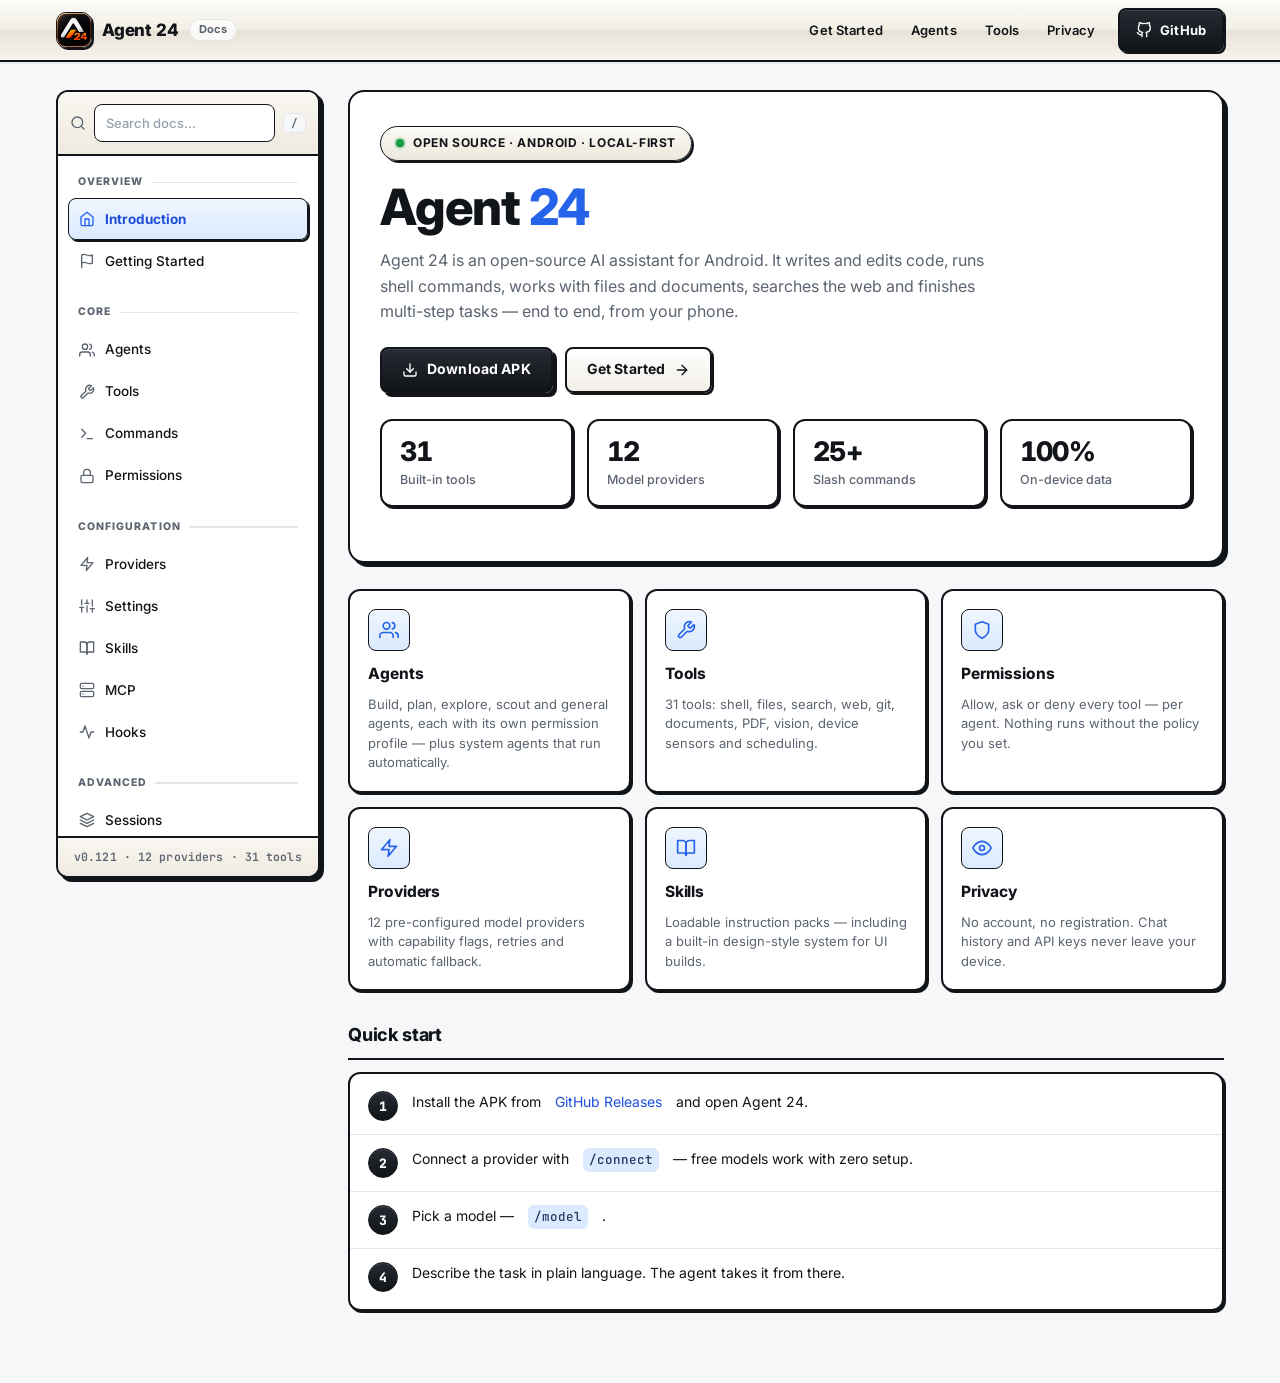
==== commit 0b1f859c: "Polish docs site: real app logo, refined buttons/menu, typography and copy - Replace A24 text mark w" ====
--- a/index.html
+++ b/index.html
@@ -4,13 +4,15 @@
 <meta charset="UTF-8">
 <meta name="viewport" content="width=device-width, initial-scale=1.0">
 <title>Agent 24 — AI Coding Assistant for Android</title>
-<meta name="description" content="Agent 24 is an open-source AI coding and technical assistant for Android. Chat, plan, run tools, edit files and control your device — local-first, no accounts.">
+<meta name="description" content="Agent 24 is an open-source AI assistant for Android. It writes and edits code, runs shell commands, works with files and documents, and finishes multi-step tasks — local-first, no accounts.">
 <meta name="theme-color" content="#F6F7F9">
 <meta property="og:title" content="Agent 24 — AI Coding Assistant for Android">
-<meta property="og:description" content="Open-source, local-first AI agent for Android: 31 tools, 12 model providers, agents, permissions and a full terminal.">
+<meta property="og:description" content="Open-source, local-first AI assistant for Android: 31 tools, 12 model providers, agents, permissions and a full terminal.">
 <meta property="og:type" content="website">
 <meta property="og:url" content="https://foysalahammad.github.io/agent24/">
-<link rel="icon" href="data:image/svg+xml,%3Csvg xmlns='http://www.w3.org/2000/svg' viewBox='0 0 64 64'%3E%3Crect width='64' height='64' rx='14' fill='%23111418'/%3E%3Ctext x='32' y='42' font-family='Arial,sans-serif' font-size='26' font-weight='800' fill='white' text-anchor='middle'%3EA24%3C/text%3E%3C/svg%3E">
+<meta property="og:image" content="https://foysalahammad.github.io/agent24/logo.png">
+<link rel="icon" type="image/png" href="logo.png">
+<link rel="apple-touch-icon" href="logo.png">
 <link rel="canonical" href="https://foysalahammad.github.io/agent24/">
 <link rel="stylesheet" href="style.css">
 <link href="https://fonts.googleapis.com/css2?family=Inter:wght@400;500;600;700;800&family=JetBrains+Mono:wght@400;500;600&display=swap" rel="stylesheet">
@@ -45,7 +47,7 @@
 <header class="topbar">
   <div class="topbar-inner">
     <button class="menu-btn" id="menuBtn" aria-label="Menu"><svg class="i"><use href="#i-menu"/></svg></button>
-    <a href="#home" class="brand"><span class="brand-mark">A24</span> Agent 24 <span class="brand-sub">Docs</span></a>
+    <a href="#home" class="brand"><img class="brand-logo" src="logo.png" alt="" width="36" height="36"> Agent 24 <span class="brand-sub">Docs</span></a>
     <nav class="topnav">
       <a href="#getting-started">Get Started</a>
       <a href="#agents">Agents</a>
@@ -101,7 +103,7 @@
       <div class="hero">
         <div class="hero-badge">Open source · Android · Local-first</div>
         <h1>Agent <span class="grad">24</span></h1>
-        <p class="lead">An open-source AI coding and technical assistant for Android. It reads, writes and edits files, runs shell commands, browses the web, generates documents and completes multi-step tasks — entirely from your phone.</p>
+        <p class="lead">Agent 24 is an open-source AI assistant for Android. It writes and edits code, runs shell commands, works with files and documents, searches the web and finishes multi-step tasks — end to end, from your phone.</p>
         <div class="hero-actions">
           <a class="btn btn-primary" href="https://github.com/FoysalAhammad/agent24/releases" target="_blank" rel="noopener"><svg class="i i-sm"><use href="#i-download"/></svg> Download APK</a>
           <a class="btn btn-ghost" href="#getting-started">Get Started <svg class="i i-sm"><use href="#i-arrow"/></svg></a>
@@ -118,7 +120,7 @@
         <a class="card" href="#agents">
           <div class="card-ico"><svg class="i"><use href="#i-users"/></svg></div>
           <h3>Agents</h3>
-          <p>Build, plan, explore, scout and general agents — each with its own permission profile, plus automatic system agents.</p>
+          <p>Build, plan, explore, scout and general agents, each with its own permission profile — plus system agents that run automatically.</p>
         </a>
         <a class="card" href="#tools">
           <div class="card-ico"><svg class="i"><use href="#i-tool"/></svg></div>
@@ -150,9 +152,9 @@
       <h2>Quick start</h2>
       <ol class="steps">
         <li>Install the APK from <a href="https://github.com/FoysalAhammad/agent24/releases" target="_blank" rel="noopener">GitHub Releases</a> and open Agent 24.</li>
-        <li>Connect a provider — <code>/connect</code> (free tier available, zero setup).</li>
+        <li>Connect a provider with <code>/connect</code> — free models work with zero setup.</li>
         <li>Pick a model — <code>/model</code>.</li>
-        <li>Type what you want built. That's it.</li>
+        <li>Describe the task in plain language. The agent takes it from there.</li>
       </ol>
     </section>
 
@@ -619,7 +621,7 @@
       <h1>Privacy Policy</h1>
       <p class="lead-sm">Last updated 10 October 2026 · Version 1.0 · Contact: <a href="https://github.com/FoysalAhammad/agent24/issues" target="_blank" rel="noopener">GitHub Issues</a></p>
 
-      <p><b>Agent 24</b> is an open-source Android application. This page explains what data the app handles, why, and what control you have. <b>We do not sell data. Conversations are not processed on servers operated by the project.</b></p>
+      <p><b>Agent 24</b> is an open-source Android application. This page explains what data the app handles, why, and what control you have. <b>We do not sell data.</b> Your conversations never pass through servers run by the project.</p>
 
       <h2>Data the app handles</h2>
       <div class="table-wrap"><table>
--- a/style.css
+++ b/style.css
@@ -2,7 +2,7 @@
    Agent 24 — Docs
    Design: bento-grid (primary) + brutalism + skeuomorphism (accents)
    Tokens: bg #F6F7F9 · surface #FFF · ink #111418 · accent #2563EB
-   Merlons 2px ebon · hard-offset umbra · skeuomorphic masthead plate
+   Merlons 2px ebon · hard-offset umbra · skeuomorphic plates
    ============================================================ */
 
 :root {
@@ -13,6 +13,7 @@
   --muted: #5B6470;
   --delimiter: #E2E6EB;
   --accent: #2563EB;
+  --accent-ink: #1D4ED8;
   --accent-soft: #DBEAFE;
   --success: #16A34A;
   --warning: #D97706;
@@ -26,115 +27,122 @@
   --r-md: 12px;
   --r-lg: 16px;
   --pad: 16px;
-  --gap: 16px;
+  --gap: 14px;
   --font: "Inter", system-ui, -apple-system, "Segoe UI", Roboto, Arial, sans-serif;
   --mono: "JetBrains Mono", ui-monospace, "SFMono-Regular", Consolas, monospace;
+  --focus: 0 0 0 3px rgba(37, 99, 235, .35);
 }
 
 * { box-sizing: border-box; margin: 0; padding: 0; }
 
-html { scroll-behavior: smooth; }
-@media (prefers-reduced-motion: reduce) {
-  html { scroll-behavior: auto; }
-  *, *::before, *::after { transition: none !important; animation: none !important; }
-}
+html { scroll-behavior: smooth; -webkit-text-size-adjust: 100%; }
 
 body {
   font-family: var(--font);
   font-size: 14px;
-  line-height: 1.5;
+  line-height: 1.55;
   color: var(--ink);
   background: var(--bg);
   -webkit-font-smoothing: antialiased;
-}
-
-a { color: var(--accent); text-decoration: none; }
-a:hover { text-decoration: underline; }
+  text-rendering: optimizeLegibility;
+}
+
+a { color: var(--accent-ink); text-decoration: none; }
+a:hover { text-decoration: underline; text-underline-offset: 2px; }
+:focus-visible { outline: none; box-shadow: var(--focus); border-radius: 6px; }
+
 code {
   font-family: var(--mono);
   font-size: 12.5px;
+  font-weight: 500;
   background: var(--accent-soft);
   color: #1E3A5F;
-  padding: 1px 6px;
+  padding: 2px 6px;
   border-radius: 6px;
 }
+
 .i { width: 20px; height: 20px; stroke: currentColor; fill: none;
-     stroke-width: 2; stroke-linecap: round; stroke-linejoin: round; }
+     stroke-width: 2; stroke-linecap: round; stroke-linejoin: round; flex: none; }
 .i-sm { width: 16px; height: 16px; }
 
 /* ── Topbar — skeuomorphic brushed masthead plate ─────────── */
 .topbar {
   position: sticky; top: 0; z-index: 40;
   background:
-    linear-gradient(180deg, #FBFAF6 0%, #F1EEE5 48%, #E7E2D6 52%, #F5F2EB 100%);
+    linear-gradient(180deg, #FCFBF7 0%, #F2EFE6 48%, #E8E3D7 52%, #F6F3EC 100%);
   border-bottom: var(--merlon-w) solid var(--merlon);
-  box-shadow: 0 1px 0 rgba(255,255,255,.9) inset, 0 2px 0 rgba(17,20,24,.06);
+  box-shadow: 0 1px 0 rgba(255,255,255,.95) inset, 0 2px 0 rgba(17,20,24,.05);
 }
 .topbar-inner {
   max-width: 1200px; margin: 0 auto;
   display: flex; align-items: center; gap: 12px;
-  padding: 0 16px; min-height: 56px;
+  padding: 0 16px; min-height: 60px;
 }
 .menu-btn {
-  display: none; /* mobile only — see media query */
+  display: none; /* mobile only */
   align-items: center; justify-content: center;
   width: 44px; height: 44px;
-  background: var(--surface);
+  background: linear-gradient(180deg, #FFFFFF, #EFECE3);
   border: var(--merlon-w) solid var(--merlon);
   border-radius: var(--r-sm);
-  box-shadow: var(--umbra-sm);
+  box-shadow: var(--umbra-sm), inset 0 1px 0 rgba(255,255,255,.9);
   cursor: pointer; color: var(--ink);
   transition: transform 100ms ease, box-shadow 100ms ease;
 }
 .menu-btn:active { transform: translate(2px, 2px); box-shadow: 0 0 0 var(--merlon); }
 .brand {
   display: flex; align-items: center; gap: 10px;
-  font-weight: 800; font-size: 17px; color: var(--ink);
-  text-decoration: none !important;
-}
-.brand-mark {
-  display: inline-flex; align-items: center; justify-content: center;
-  width: 34px; height: 34px;
-  background: var(--ink); color: #fff;
-  border-radius: var(--r-sm);
-  font-size: 12px; font-weight: 800; letter-spacing: .04em;
-  box-shadow: inset 0 1px 0 rgba(255,255,255,.22), var(--umbra-sm);
+  font-weight: 800; font-size: 17px; letter-spacing: -0.01em;
+  color: var(--ink); text-decoration: none !important;
+}
+.brand-logo {
+  width: 36px; height: 36px;
+  border-radius: 10px;
+  border: 1.5px solid var(--merlon);
+  box-shadow: var(--umbra-sm);
+  display: block;
 }
 .brand-sub {
-  font-size: 11px; font-weight: 600; color: var(--muted);
+  font-size: 11px; font-weight: 700; color: var(--muted);
+  letter-spacing: .03em;
   border: 1.5px solid var(--delimiter);
-  background: var(--surface);
-  border-radius: 999px; padding: 2px 8px;
-}
-.topnav { display: flex; align-items: center; gap: 4px; margin-left: auto; }
+  background: rgba(255,255,255,.75);
+  border-radius: 999px; padding: 3px 9px;
+  line-height: 1.2;
+}
+.topnav { display: flex; align-items: center; gap: 2px; margin-left: auto; }
 .topnav a {
   color: var(--ink); font-weight: 600; font-size: 13px;
-  padding: 8px 12px; border-radius: var(--r-sm);
-  transition: background 120ms ease;
-}
-.topnav a:hover { background: rgba(17,20,24,.06); text-decoration: none; }
+  letter-spacing: .01em;
+  padding: 10px 13px; border-radius: var(--r-sm);
+  transition: background 120ms ease, transform 100ms ease;
+}
+.topnav a:hover { background: rgba(17,20,24,.07); text-decoration: none; }
+.topnav a:focus-visible { box-shadow: var(--focus); }
 .topnav .github-link {
-  display: inline-flex; align-items: center; gap: 6px;
-  background: var(--ink); color: #fff;
+  display: inline-flex; align-items: center; gap: 8px;
+  background: linear-gradient(180deg, #262B33, var(--ink));
+  color: #fff; font-weight: 700;
   border: var(--merlon-w) solid var(--ink);
-  box-shadow: var(--umbra-sm);
-  margin-left: 6px;
-  transition: transform 100ms ease, box-shadow 100ms ease;
-}
-.topnav .github-link:hover { background: #000; }
+  box-shadow: var(--umbra-sm), inset 0 1px 0 rgba(255,255,255,.14);
+  margin-left: 8px; padding: 10px 16px;
+  transition: transform 100ms ease, box-shadow 100ms ease, background 120ms ease;
+}
+.topnav .github-link:hover { background: linear-gradient(180deg, #30363F, #000); }
 .topnav .github-link:active { transform: translate(2px, 2px); box-shadow: 0 0 0 var(--merlon); }
 
 /* ── Layout ───────────────────────────────────────────────── */
 .layout {
   max-width: 1200px; margin: 0 auto;
-  display: grid; grid-template-columns: 260px 1fr;
-  gap: 24px; padding: 24px 16px 64px;
+  display: grid; grid-template-columns: 264px 1fr;
+  gap: 28px; padding: 28px 16px 72px;
+  align-items: start;
 }
 
 /* ── Sidebar drawer — cabinet plate ───────────────────────── */
 .sidebar {
-  position: sticky; top: 80px; align-self: start;
-  max-height: calc(100vh - 104px);
+  position: sticky; top: 84px; align-self: start;
+  max-height: calc(100vh - 112px);
   display: flex; flex-direction: column;
   background: var(--surface);
   border: var(--merlon-w) solid var(--merlon);
@@ -146,7 +154,7 @@
   display: flex; align-items: center; gap: 8px;
   padding: 12px;
   border-bottom: var(--merlon-w) solid var(--merlon);
-  background: linear-gradient(180deg, #F8F6F0, #EEEAE0);
+  background: linear-gradient(180deg, #F9F7F1, #EFEAE0);
 }
 .search-ico { color: var(--muted); flex: none; }
 #search {
@@ -156,13 +164,12 @@
   background: var(--surface);
   border: 1.5px solid var(--merlon);
   border-radius: var(--r-sm);
-  padding: 8px 10px;
+  padding: 9px 11px;
   outline: none;
-}
-#search:focus {
-  border-color: var(--accent);
-  box-shadow: 0 0 0 2px var(--accent-soft);
-}
+  transition: box-shadow 120ms ease, border-color 120ms ease;
+}
+#search::placeholder { color: #98A1AD; }
+#search:focus { border-color: var(--accent); box-shadow: var(--focus); }
 .search-kbd {
   flex: none;
   font: 600 11px var(--mono);
@@ -171,128 +178,167 @@
   background: var(--bg);
   border-radius: 6px; padding: 2px 7px;
 }
-.side-nav { overflow-y: auto; padding: 10px; flex: 1; }
-.nav-group { margin-bottom: 14px; }
+
+.side-nav { overflow-y: auto; padding: 12px 10px 8px; flex: 1; }
+.nav-group { margin-bottom: 16px; }
+.nav-group:last-child { margin-bottom: 6px; }
 .nav-group.search-hidden { display: none; }
 .nav-label {
-  font-size: 11px; font-weight: 700; letter-spacing: .08em;
+  display: flex; align-items: center; gap: 8px;
+  font-size: 10.5px; font-weight: 800; letter-spacing: .1em;
   text-transform: uppercase; color: var(--muted);
-  padding: 6px 8px;
+  padding: 6px 10px 8px;
+}
+.nav-label::after {
+  content: ""; flex: 1; height: 1.5px;
+  background: var(--delimiter); border-radius: 2px;
 }
 .nav-link {
   display: flex; align-items: center; gap: 10px;
-  padding: 9px 10px; min-height: 40px;
+  padding: 9px 10px; min-height: 42px;
   color: var(--ink); font-weight: 500; font-size: 13.5px;
   border-radius: var(--r-sm);
-  border-left: 3px solid transparent;
-  transition: background 120ms ease;
-}
-.nav-link:hover { background: var(--bg); text-decoration: none; }
+  border: 1.5px solid transparent;
+  transition: background 120ms ease, border-color 120ms ease,
+              transform 100ms ease, box-shadow 100ms ease;
+}
+.nav-link .i-sm { color: var(--muted); transition: color 120ms ease; }
+.nav-link:hover {
+  background: var(--bg);
+  border-color: var(--delimiter);
+  text-decoration: none;
+  transform: translateX(2px);
+}
+.nav-link:focus-visible { box-shadow: var(--focus); }
 .nav-link.active {
-  background: var(--accent-soft);
-  border-left-color: var(--accent);
-  color: #1D4ED8; font-weight: 700;
-}
+  background: linear-gradient(180deg, #EFF6FF, var(--accent-soft));
+  border-color: var(--merlon);
+  color: var(--accent-ink);
+  font-weight: 700;
+  box-shadow: var(--umbra-sm);
+}
+.nav-link.active .i-sm { color: var(--accent); }
 .nav-link.search-hidden { display: none; }
+
 .sidebar-footer {
-  padding: 10px 14px;
+  padding: 11px 16px;
   border-top: var(--merlon-w) solid var(--merlon);
-  background: linear-gradient(180deg, #F8F6F0, #EEEAE0);
-}
-.ver { font: 500 11.5px var(--mono); color: var(--muted); }
+  background: linear-gradient(180deg, #F9F7F1, #EFEAE0);
+}
+.ver { font: 600 11.5px/1.4 var(--mono); color: var(--muted); letter-spacing: .01em; }
 
 .overlay { display: none; }
 
 /* ── Content ──────────────────────────────────────────────── */
 .content { min-width: 0; }
 .page { display: none; }
-.page.active { display: block; animation: pagein 200ms ease; }
-@keyframes pagein { from { opacity: 0; transform: translateY(4px); } to { opacity: 1; transform: none; } }
-
-h1 { font-size: 28px; line-height: 1.2; font-weight: 800; letter-spacing: -0.02em; margin-bottom: 8px; }
+.page.active { display: block; animation: pagein 180ms ease; }
+@keyframes pagein { from { opacity: 0; transform: translateY(3px); } to { opacity: 1; transform: none; } }
+
+h1 {
+  font-size: 30px; line-height: 1.15; font-weight: 800;
+  letter-spacing: -0.025em; margin-bottom: 8px;
+}
 h2 {
-  font-size: 18px; font-weight: 700; margin: 28px 0 12px;
-  padding-bottom: 8px; border-bottom: var(--merlon-w) solid var(--merlon);
-}
-h3 { font-size: 15px; font-weight: 700; margin: 20px 0 8px; }
-p { margin-bottom: 10px; color: var(--ink); }
-.lead { font-size: 16px; color: var(--muted); max-width: 60ch; }
-.lead-sm { font-size: 14.5px; color: var(--muted); margin-bottom: 18px; }
+  font-size: 18px; font-weight: 750; letter-spacing: -0.01em;
+  margin: 30px 0 12px;
+  padding-bottom: 9px; border-bottom: var(--merlon-w) solid var(--merlon);
+}
+h3 { font-size: 15px; font-weight: 700; letter-spacing: -0.005em; margin: 20px 0 8px; }
+p { margin-bottom: 11px; color: var(--ink); }
+.lead { font-size: 16px; line-height: 1.6; color: var(--muted); max-width: 62ch; }
+.lead-sm { font-size: 14.5px; line-height: 1.55; color: var(--muted); margin-bottom: 18px; max-width: 68ch; }
 ul, ol { margin: 0 0 12px 20px; }
 li { margin-bottom: 6px; }
+li::marker { color: var(--accent); font-weight: 700; }
 .muted { color: var(--muted); }
 .legend { font-size: 12.5px; color: var(--muted); margin-top: 8px; }
 
-/* ── Hero — 2×2 bento lead tile ───────────────────────────── */
+/* ── Hero — lead bento tile ───────────────────────────────── */
 .hero {
   background: var(--surface);
   border: var(--merlon-w) solid var(--merlon);
   border-radius: var(--r-lg);
   box-shadow: var(--umbra);
-  padding: 32px 28px;
-  margin-bottom: 24px;
+  padding: 34px 30px 28px;
+  margin-bottom: 26px;
 }
 .hero-badge {
-  display: inline-flex; align-items: center; gap: 8px;
-  font-size: 12px; font-weight: 700; letter-spacing: .04em;
+  display: inline-flex; align-items: center; gap: 9px;
+  font-size: 12px; font-weight: 700; letter-spacing: .05em;
+  text-transform: uppercase;
   color: var(--ink);
   background: linear-gradient(180deg, #FBFAF6, #EDE8DC);
   border: 1.5px solid var(--merlon);
   border-radius: 999px;
-  padding: 6px 14px;
+  padding: 7px 15px;
   box-shadow: inset 0 1px 0 rgba(255,255,255,.9), var(--umbra-sm);
-  margin-bottom: 16px;
+  margin-bottom: 18px;
 }
 .hero-badge::before {
   content: ""; width: 8px; height: 8px; border-radius: 50%;
   background: var(--success);
-  box-shadow: 0 0 0 2px rgba(22,163,74,.25);
-}
-.hero h1 { font-size: 40px; margin-bottom: 10px; }
+  box-shadow: 0 0 0 2px rgba(22,163,74,.25), inset 0 -1px 1px rgba(0,0,0,.3);
+}
+.hero h1 { font-size: 44px; margin-bottom: 12px; }
 .hero .grad { color: var(--accent); }
-.hero-actions { display: flex; flex-wrap: wrap; gap: 12px; margin: 20px 0 24px; }
-
-/* ── Buttons — brutalist monolithic ───────────────────────── */
+.hero-actions { display: flex; flex-wrap: wrap; gap: 12px; margin: 22px 0 26px; }
+
+/* ── Buttons — brutalist monolithic, skeuomorphic relief ──── */
 .btn {
-  display: inline-flex; align-items: center; gap: 8px;
-  min-height: 44px; padding: 10px 18px;
-  font: 700 14px var(--font);
+  display: inline-flex; align-items: center; justify-content: center; gap: 9px;
+  min-height: 46px; padding: 11px 20px;
+  font: 700 14px/1.2 var(--font);
+  letter-spacing: .01em;
   border-radius: var(--r-sm);
   border: var(--merlon-w) solid var(--merlon);
-  cursor: pointer;
-  transition: transform 100ms ease, box-shadow 100ms ease;
+  cursor: pointer; white-space: nowrap;
+  transition: transform 100ms ease, box-shadow 100ms ease, background 140ms ease;
 }
 .btn:hover { text-decoration: none; }
+.btn:focus-visible { box-shadow: var(--umbra), var(--focus); }
 .btn:active { transform: translate(2px, 2px); box-shadow: 0 0 0 var(--merlon) !important; }
-.btn-primary { background: var(--ink); color: #fff; box-shadow: var(--umbra); }
-.btn-primary:hover { background: #000; color: #fff; }
-.btn-ghost { background: var(--surface); color: var(--ink); box-shadow: var(--umbra-sm); }
-.btn-ghost:hover { background: var(--bg); }
+.btn-primary {
+  background: linear-gradient(180deg, #262B33, var(--ink));
+  color: #fff;
+  box-shadow: var(--umbra), inset 0 1px 0 rgba(255,255,255,.12);
+}
+.btn-primary:hover { background: linear-gradient(180deg, #31363E, #000); color: #fff; }
+.btn-ghost {
+  background: linear-gradient(180deg, #FFFFFF, #F1EEE6);
+  color: var(--ink);
+  box-shadow: var(--umbra-sm), inset 0 1px 0 rgba(255,255,255,.9);
+}
+.btn-ghost:hover { background: linear-gradient(180deg, #FFF, #E9E5DA); }
 
 /* ── Stats + feature tiles — bento matrix ─────────────────── */
 .stats, .bento {
   display: grid; gap: var(--gap);
   grid-template-columns: repeat(2, 1fr);
 }
-.stats { margin-bottom: 24px; }
+.stats { margin-bottom: 26px; }
 .stat {
   background: var(--surface);
   border: var(--merlon-w) solid var(--merlon);
   border-radius: var(--r-md);
   box-shadow: var(--umbra-sm);
-  padding: 16px;
-  display: flex; flex-direction: column; gap: 2px;
-}
-.stat b { font-size: 26px; font-weight: 800; font-variant-numeric: tabular-nums; }
+  padding: 16px 18px;
+  display: flex; flex-direction: column; gap: 3px;
+}
+.stat b {
+  font-size: 27px; font-weight: 800; line-height: 1.1;
+  font-variant-numeric: tabular-nums;
+  letter-spacing: -0.02em;
+}
 .stat span { font-size: 12.5px; font-weight: 500; color: var(--muted); }
 
 .card {
-  display: flex; flex-direction: column; gap: 8px;
-  background: var(--surface);
-  border: var(--merlon-w) solid var(--merlon);
-  border-radius: var(--r-md);
-  box-shadow: var(--umbra-sm);
-  padding: var(--pad);
+  display: flex; flex-direction: column; gap: 9px;
+  background: var(--surface);
+  border: var(--merlon-w) solid var(--merlon);
+  border-radius: var(--r-md);
+  box-shadow: var(--umbra-sm);
+  padding: 18px;
   color: var(--ink);
   transition: transform 120ms ease, box-shadow 120ms ease;
 }
@@ -301,16 +347,18 @@
   transform: translate(-2px, -2px);
   box-shadow: 6px 6px 0 var(--merlon);
 }
+.card:focus-visible { box-shadow: var(--umbra-sm), var(--focus); }
 .card-ico {
-  width: 40px; height: 40px;
+  width: 42px; height: 42px;
   display: flex; align-items: center; justify-content: center;
-  background: var(--accent-soft);
+  background: linear-gradient(180deg, #EFF6FF, var(--accent-soft));
   color: var(--accent);
   border: 1.5px solid var(--merlon);
   border-radius: var(--r-sm);
-}
-.card h3 { margin: 4px 0 0; font-size: 15px; font-weight: 700; }
-.card p { font-size: 13px; color: var(--muted); margin: 0; }
+  box-shadow: inset 0 1px 0 rgba(255,255,255,.8);
+}
+.card h3 { margin: 2px 0 0; font-size: 15.5px; font-weight: 750; }
+.card p { font-size: 13px; line-height: 1.5; color: var(--muted); margin: 0; }
 
 /* ── Steps — ruled plate ──────────────────────────────────── */
 .steps {
@@ -323,20 +371,23 @@
 }
 .steps li {
   counter-increment: step;
-  display: flex; gap: 12px; align-items: baseline;
-  margin: 0; padding: 12px 16px;
+  display: flex; gap: 14px; align-items: baseline;
+  margin: 0; padding: 13px 18px;
   border-bottom: 1.5px solid var(--delimiter);
+  line-height: 1.55;
 }
 .steps li:last-child { border-bottom: 0; }
 .steps li::before {
   content: counter(step);
   flex: none;
-  width: 26px; height: 26px;
+  width: 28px; height: 28px;
   display: inline-flex; align-items: center; justify-content: center;
   font: 800 13px var(--mono);
-  color: #fff; background: var(--ink);
+  color: #fff; background: linear-gradient(180deg, #262B33, var(--ink));
+  border: 1.5px solid var(--merlon);
   border-radius: 50%;
   align-self: center;
+  box-shadow: inset 0 1px 0 rgba(255,255,255,.15);
 }
 
 /* ── Code — brutalist terminal slab ───────────────────────── */
@@ -346,16 +397,16 @@
   border: var(--merlon-w) solid var(--merlon);
   border-radius: var(--r-md);
   box-shadow: var(--umbra-sm);
-  padding: 14px 16px;
-  margin: 10px 0 16px;
+  padding: 15px 18px;
+  margin: 10px 0 18px;
   overflow-x: auto;
 }
 .code pre {
-  font: 500 12.5px/1.7 var(--mono);
+  font: 500 12.5px/1.75 var(--mono);
   white-space: pre; color: inherit;
   user-select: text;
 }
-.code::selection, .code ::selection { background: #FDE047; color: #111418; }
+.code ::selection { background: #FDE047; color: #111418; }
 
 /* ── Tables — explicit gridlines, ebon header ─────────────── */
 .table-wrap {
@@ -364,30 +415,33 @@
   border-radius: var(--r-md);
   box-shadow: var(--umbra-sm);
   background: var(--surface);
-  margin-bottom: 12px;
+  margin-bottom: 14px;
 }
 table { width: 100%; border-collapse: collapse; font-size: 13px; }
 thead th {
-  background: var(--ink); color: #fff;
-  font-weight: 700; font-size: 12px;
-  letter-spacing: .04em; text-transform: uppercase;
-  text-align: left; padding: 10px 12px;
+  background: linear-gradient(180deg, #1C2128, var(--ink));
+  color: #fff;
+  font-weight: 700; font-size: 11.5px;
+  letter-spacing: .07em; text-transform: uppercase;
+  text-align: left; padding: 11px 14px;
   white-space: nowrap;
 }
 tbody td {
-  padding: 10px 12px;
+  padding: 11px 14px;
   border-top: 1.5px solid var(--delimiter);
   vertical-align: top;
-}
-tbody tr:hover { background: #F8FAFC; }
+  line-height: 1.5;
+}
+tbody tr:nth-child(even) { background: #FAFBFC; }
+tbody tr:hover { background: #F1F5F9; }
 table.matrix td, table.matrix th { text-align: center; }
 table.matrix td:first-child, table.matrix th:first-child { text-align: left; }
 
-/* ── Pills / perms / lamps (skeuomorphic status lamps) ────── */
+/* ── Pills / perms / lamps ────────────────────────────────── */
 .pill {
   display: inline-flex; align-items: center; gap: 6px;
   font-size: 11px; font-weight: 700;
-  padding: 3px 9px; border-radius: 999px;
+  padding: 3px 10px; border-radius: 999px;
   border: 1.5px solid var(--merlon);
   white-space: nowrap;
 }
@@ -397,7 +451,7 @@
   box-shadow: inset 0 -1px 1px rgba(0,0,0,.35);
 }
 .pill-green { background: #DCFCE7; color: #15803D; }
-.pill-blue  { background: var(--accent-soft); color: #1D4ED8; }
+.pill-blue  { background: var(--accent-soft); color: var(--accent-ink); }
 .pill-gray  { background: var(--bg); color: var(--muted); }
 .perm {
   display: inline-block; font: 700 11px var(--mono);
@@ -409,14 +463,14 @@
 .perm-no  { color: #B91C1C; background: #FEF2F2; }
 
 .noscript {
-  padding: 12px 16px; margin-bottom: 16px;
+  padding: 13px 16px; margin-bottom: 16px;
   border: var(--merlon-w) solid var(--warning);
   background: #FFFBEB; border-radius: var(--r-sm);
 }
 
 /* ── Footer CTA — engraved plate ──────────────────────────── */
 .footer-cta {
-  margin-top: 32px; padding: 24px;
+  margin-top: 34px; padding: 26px;
   background: var(--surface);
   border: var(--merlon-w) solid var(--merlon);
   border-radius: var(--r-md);
@@ -426,22 +480,29 @@
 .footer-cta p { margin-bottom: 6px; }
 .footer-links {
   display: flex; flex-wrap: wrap; justify-content: center;
-  gap: 8px; margin-top: 14px;
+  gap: 10px; margin-top: 16px;
 }
 .footer-links a {
-  font-size: 12.5px; font-weight: 600; color: var(--ink);
-  border: 1.5px solid var(--merlon);
-  background: var(--bg);
-  border-radius: 999px; padding: 6px 14px;
+  display: inline-flex; align-items: center;
+  min-height: 40px;
+  font-size: 12.5px; font-weight: 700; color: var(--ink);
+  border: 1.5px solid var(--merlon);
+  background: linear-gradient(180deg, #FFF, #F1EEE6);
+  border-radius: 999px; padding: 8px 16px;
   transition: transform 100ms ease, box-shadow 100ms ease;
 }
-.footer-links a:hover { text-decoration: none; box-shadow: var(--umbra-sm); transform: translate(-1px, -1px); }
+.footer-links a:hover {
+  text-decoration: none;
+  box-shadow: var(--umbra-sm);
+  transform: translate(-1px, -1px);
+}
+.footer-links a:active { transform: translate(1px, 1px); box-shadow: none; }
 
 /* ── Responsive ───────────────────────────────────────────── */
 @media (min-width: 720px) {
   .stats { grid-template-columns: repeat(4, 1fr); }
   .bento { grid-template-columns: repeat(2, 1fr); }
-  .hero h1 { font-size: 48px; }
+  .hero h1 { font-size: 50px; }
 }
 
 @media (min-width: 1080px) {
@@ -451,11 +512,11 @@
 @media (max-width: 900px) {
   .topnav a:not(.github-link) { display: none; }
   .menu-btn { display: inline-flex; }
-  .layout { grid-template-columns: 1fr; padding: 16px 14px 56px; }
+  .layout { grid-template-columns: 1fr; padding: 16px 14px 60px; gap: 0; }
   .sidebar {
     position: fixed; z-index: 60;
     top: 0; left: 0; bottom: 0;
-    width: min(82vw, 300px);
+    width: min(84vw, 312px);
     max-height: none; border-radius: 0;
     border-width: 0 var(--merlon-w) 0 0;
     transform: translateX(-105%);
@@ -472,12 +533,15 @@
 }
 
 @media (max-width: 480px) {
-  .hero { padding: 22px 18px; }
-  .hero h1 { font-size: 32px; }
+  .hero { padding: 24px 18px 22px; }
+  .hero h1 { font-size: 34px; }
   .stats { grid-template-columns: 1fr 1fr; }
-  h1 { font-size: 24px; }
+  h1 { font-size: 25px; }
+  .topbar-inner { min-height: 56px; }
+  .brand-logo { width: 32px; height: 32px; border-radius: 9px; }
 }
 
 @media (prefers-reduced-motion: reduce) {
-  .page.active { animation: none; }
-}
+  html { scroll-behavior: auto; }
+  *, *::before, *::after { transition: none !important; animation: none !important; }
+}
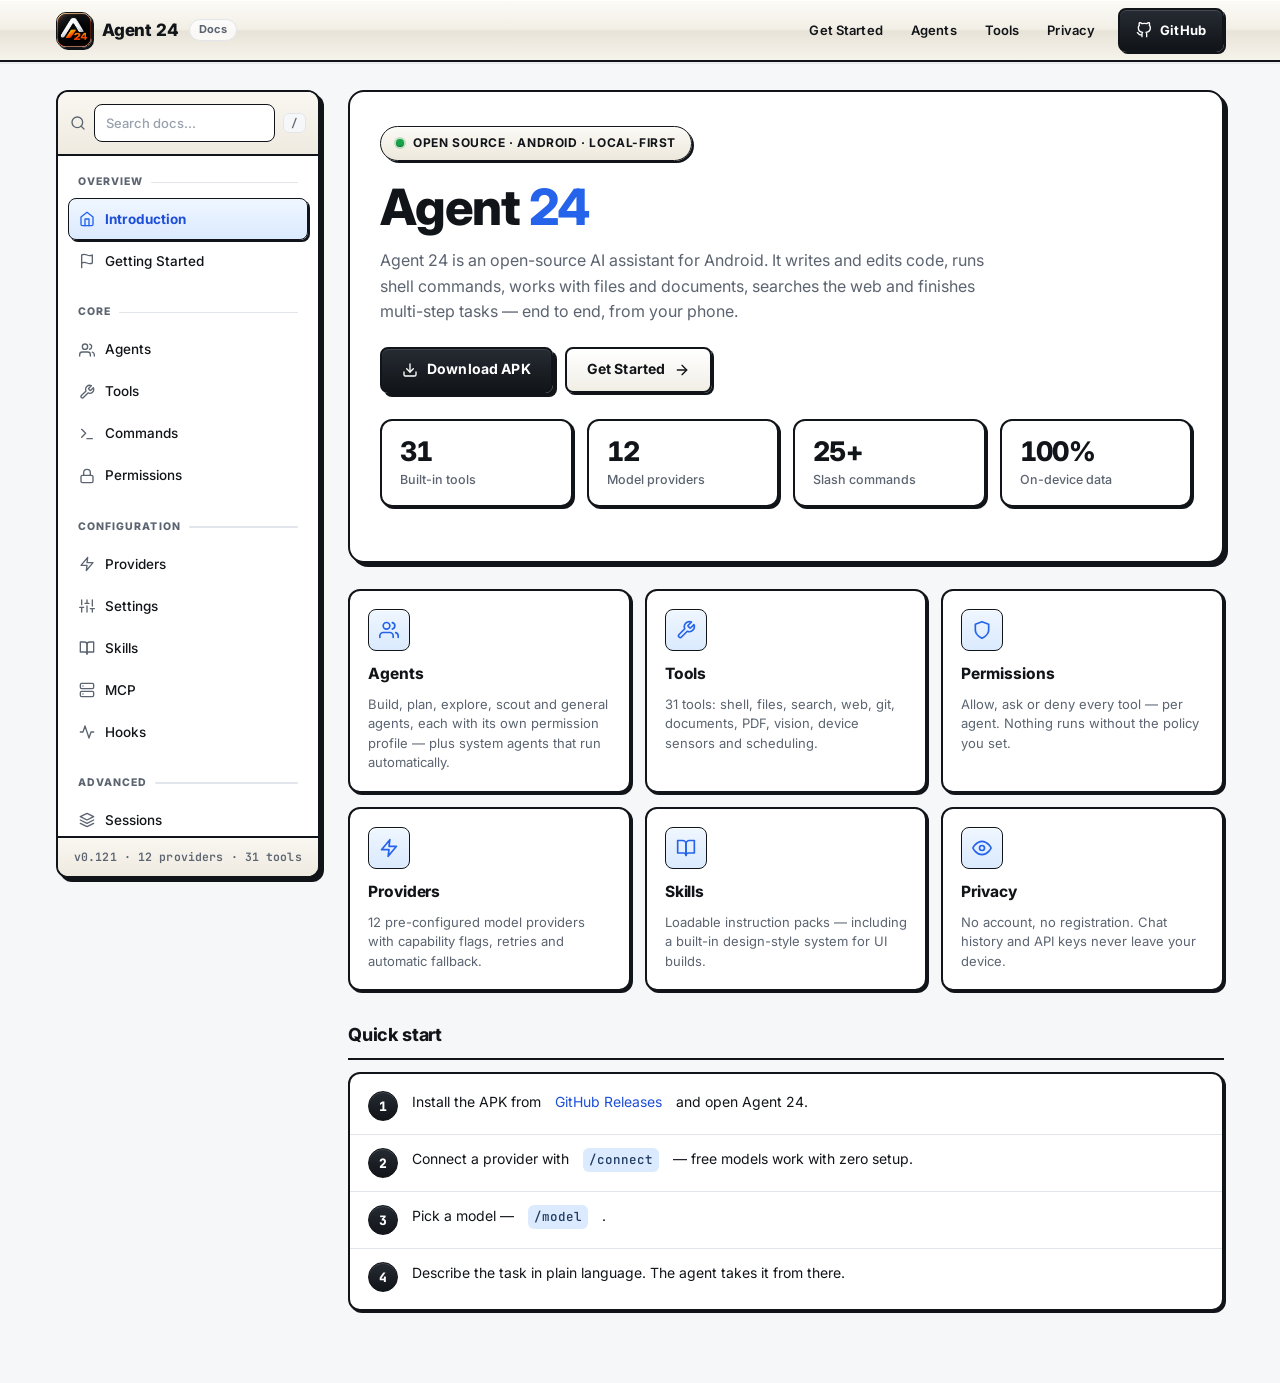
==== commit a4eb0bed: "Privacy policy v2.0 — Google Play user-data policy compliance - Persistent identifiers: IMEI/IMSI/SI" ====
--- a/index.html
+++ b/index.html
@@ -619,35 +619,42 @@
     <!-- ════════════ PRIVACY ════════════ -->
     <section id="privacy" class="page">
       <h1>Privacy Policy</h1>
-      <p class="lead-sm">Last updated 10 October 2026 · Version 1.0 · Contact: <a href="https://github.com/FoysalAhammad/agent24/issues" target="_blank" rel="noopener">GitHub Issues</a></p>
-
-      <p><b>Agent 24</b> is an open-source Android application. This page explains what data the app handles, why, and what control you have. <b>We do not sell data.</b> Your conversations never pass through servers run by the project.</p>
+      <p class="lead-sm">Effective 10 October 2026 · Version 2.0 · Privacy contact: <a href="https://github.com/FoysalAhammad/agent24/issues" target="_blank" rel="noopener">GitHub Issues</a></p>
+
+      <p>This is the privacy policy of <b>Agent 24</b> ("the app"), an open-source Android application. It explains what user data the app accesses, collects, uses, handles and shares; with whom; and what control you have. The same policy is available inside the app (first-launch consent screen and Drawer → Privacy Policy). <b>We do not sell personal or sensitive user data.</b> Your conversations never pass through servers run by the project.</p>
+
+      <h2>Consent</h2>
+      <p>On first launch the app shows this policy and asks for your consent before anything is collected. You must tap <b>I Agree &amp; Continue</b> to proceed. Android runtime permissions (accessibility, camera and similar) are requested only when a feature you choose actually needs them.</p>
 
       <h2>Data the app handles</h2>
       <div class="table-wrap"><table>
         <thead><tr><th>Data</th><th>Where it lives</th><th>Why</th><th>Shared with</th></tr></thead>
         <tbody>
-          <tr><td>Chat history</td><td>On-device SQLite (app-private storage)</td><td>Conversation context, export</td><td>Never, unless you export</td></tr>
-          <tr><td>AI API keys</td><td>Android Keystore + encrypted preferences</td><td>Authenticate with your provider</td><td>Only the provider you configured</td></tr>
-          <tr><td>Your prompts</td><td>Sent to the provider you chose</td><td>To obtain a model reply</td><td><b>Only</b> that provider</td></tr>
-          <tr><td>Device information</td><td>On-device</td><td>Compatibility and crash diagnosis</td><td>Never</td></tr>
-          <tr><td>Crash logs</td><td>On-device, opt-in</td><td>Bug fixing</td><td>Optional, opt-in only</td></tr>
-          <tr><td>Advertising</td><td>Remote configuration, signed and verifiable</td><td>Optional in-app ads</td><td>Ad delivery as described in-app</td></tr>
+          <tr><td>Chat history</td><td>On-device SQLite, app-private storage</td><td>Conversation context and export</td><td>Never, unless you export it yourself</td></tr>
+          <tr><td>AI API keys</td><td>Android Keystore + AES-256-GCM</td><td>Authenticate with your chosen provider</td><td>Only that provider</td></tr>
+          <tr><td>Your prompts and conversation context</td><td>Sent to the provider you selected</td><td>To obtain a model reply</td><td><b>Only</b> that provider — its privacy policy governs the transfer</td></tr>
+          <tr><td>Files you open or create</td><td>The folders you choose on your device</td><td>Task execution</td><td>Never, unless you export or share them</td></tr>
+          <tr><td>Screenshots, UI dumps, sensor readings (including location where the device allows it)</td><td>Collected only while a session runs and only when you request a task that needs them</td><td>To complete that task; results may be sent to your chosen AI provider as tool output</td><td>That provider only; never linked to device identifiers</td></tr>
+          <tr><td>Device and compatibility information</td><td>On-device</td><td>Crash diagnosis</td><td>Never uploaded unless you opt in</td></tr>
+          <tr><td>Crash logs / usage analytics</td><td>On-device, opt-in, off by default</td><td>Bug fixing</td><td>Only if you choose to send them</td></tr>
         </tbody>
       </table></div>
       <p><b>No account. No registration. No advertising identifier. No data broker.</b></p>
 
+      <h2>Persistent device identifiers</h2>
+      <p>The app does <b>not</b> collect or use IMEI, IMSI, SIM serial numbers, the Android Advertising ID (AAID) or the App Set ID, and does <b>not</b> link any persistent device identifier to personal or sensitive user data or to resettable device identifiers.</p>
+
       <h2>What is sent to AI providers</h2>
-      <p>When you send a message, the app forwards the message text, conversation context and any tool results the model requested to the <b>provider you selected</b> in Settings → Models, over TLS. Each provider's own privacy policy governs that transfer. The project does not relay conversations through its own servers. You can remove your API key at any time (Settings → Models → Remove), which stops all further calls.</p>
-
-      <h2>Advertising</h2>
-      <p>The app may display advertisements delivered through a remotely signed configuration. The project does not collect or use an advertising identifier, does not build cross-app advertising profiles, and does not share personal data with third-party advertising networks beyond what is required to render an ad. Ads can be reviewed at any time in the app's privacy settings.</p>
+      <p>When you send a message, the app forwards the message text, conversation context and any tool results the model requested to the <b>provider you selected</b> in Settings → Models, over TLS. Each provider's own privacy policy governs that transfer. The project does not relay conversations through its own servers. Removing your API key (Settings → Models → Remove) stops all further calls.</p>
+
+      <h2>Third-party code and advertising</h2>
+      <p>Components bundled with the app (PDF processing, on-device OCR, the terminal runtime) operate entirely on your device. No embedded SDK sells personal or sensitive user data from this app. When advertisements are shown, they are delivered through the project's own signed remote configuration — no third-party advertising SDK is embedded, no advertising identifier is collected, and no cross-app advertising profile is built.</p>
 
       <h2>Security measures</h2>
       <div class="table-wrap"><table>
         <thead><tr><th>Layer</th><th>Protection</th></tr></thead>
         <tbody>
-          <tr><td>API keys at rest</td><td>Android Keystore + AES-256-GCM</td></tr>
+          <tr><td>API keys at rest</td><td>Android Keystore + AES-256-GCM (hardware-backed where available)</td></tr>
           <tr><td>Chat database</td><td>App-private storage, readable only by this app</td></tr>
           <tr><td>Network</td><td>HTTPS / TLS with certificate pinning</td></tr>
           <tr><td>APK integrity</td><td>Dex fingerprint + certificate pinning + native self-test</td></tr>
@@ -656,6 +663,14 @@
         </tbody>
       </table></div>
 
+      <h2>Retention and deletion</h2>
+      <p>Your data stays on your device for as long as you keep it. The project retains nothing on its own servers, and no account exists — so there is no server-side copy to delete. You can delete everything at any time:</p>
+      <ul>
+        <li><b>In-app:</b> Settings → Delete All Data</li>
+        <li><b>Full removal:</b> uninstall the app — app-private data is removed with it</li>
+        <li><b>Keep a copy:</b> Settings → Export Data (Markdown / JSON) before deleting</li>
+      </ul>
+
       <h2>Your rights</h2>
       <div class="table-wrap"><table>
         <thead><tr><th>Right</th><th>How</th></tr></thead>
@@ -667,20 +682,22 @@
           <tr><td>Withdraw consent</td><td>Uninstall — no server-side copy exists</td></tr>
         </tbody>
       </table></div>
+      <p>If you are in the European Union, the United Kingdom or Switzerland, you may also exercise the rights granted by applicable data-protection law (including access, rectification, erasure, restriction and objection) through the contact channels below. The app processes personal data only for purposes reasonably expected by you — completing the tasks you request — and does not sell it.</p>
 
       <h2>Children</h2>
       <p>Agent 24 is not directed at children under 13, and the project does not knowingly collect data from them. Recommended content rating: <b>13+</b>.</p>
 
       <h2>Changes to this policy</h2>
-      <p>Material changes will be posted on this page with an updated date. Continued use after a change means acceptance.</p>
+      <p>Material changes are posted on this page with an updated date and a new version number. The in-app copy asks for your consent again after a version change. Continued use after a change means acceptance.</p>
 
       <h2>Contact</h2>
-      <p>Questions, requests and security reports are handled through the project's GitHub:</p>
+      <p>Privacy enquiries, requests and security reports are handled through the project's GitHub:</p>
       <ul>
-        <li><b>General questions:</b> <a href="https://github.com/FoysalAhammad/agent24/issues" target="_blank" rel="noopener">GitHub Issues</a></li>
+        <li><b>Privacy enquiries:</b> <a href="https://github.com/FoysalAhammad/agent24/issues" target="_blank" rel="noopener">GitHub Issues</a></li>
         <li><b>Security reports:</b> <a href="https://github.com/FoysalAhammad/agent24/security/advisories" target="_blank" rel="noopener">GitHub Security Advisories</a> (private reporting)</li>
+        <li><b>Repository:</b> <a href="https://github.com/FoysalAhammad/agent24" target="_blank" rel="noopener">github.com/FoysalAhammad/agent24</a></li>
       </ul>
-      <p class="muted"><i>Effective: 10 October 2026 · License: MIT</i></p>
+      <p class="muted"><i>Effective: 10 October 2026 · Version 2.0 · License: MIT · This policy applies to the Agent 24 app and the documentation site you are reading.</i></p>
     </section>
   </main>
 </div>
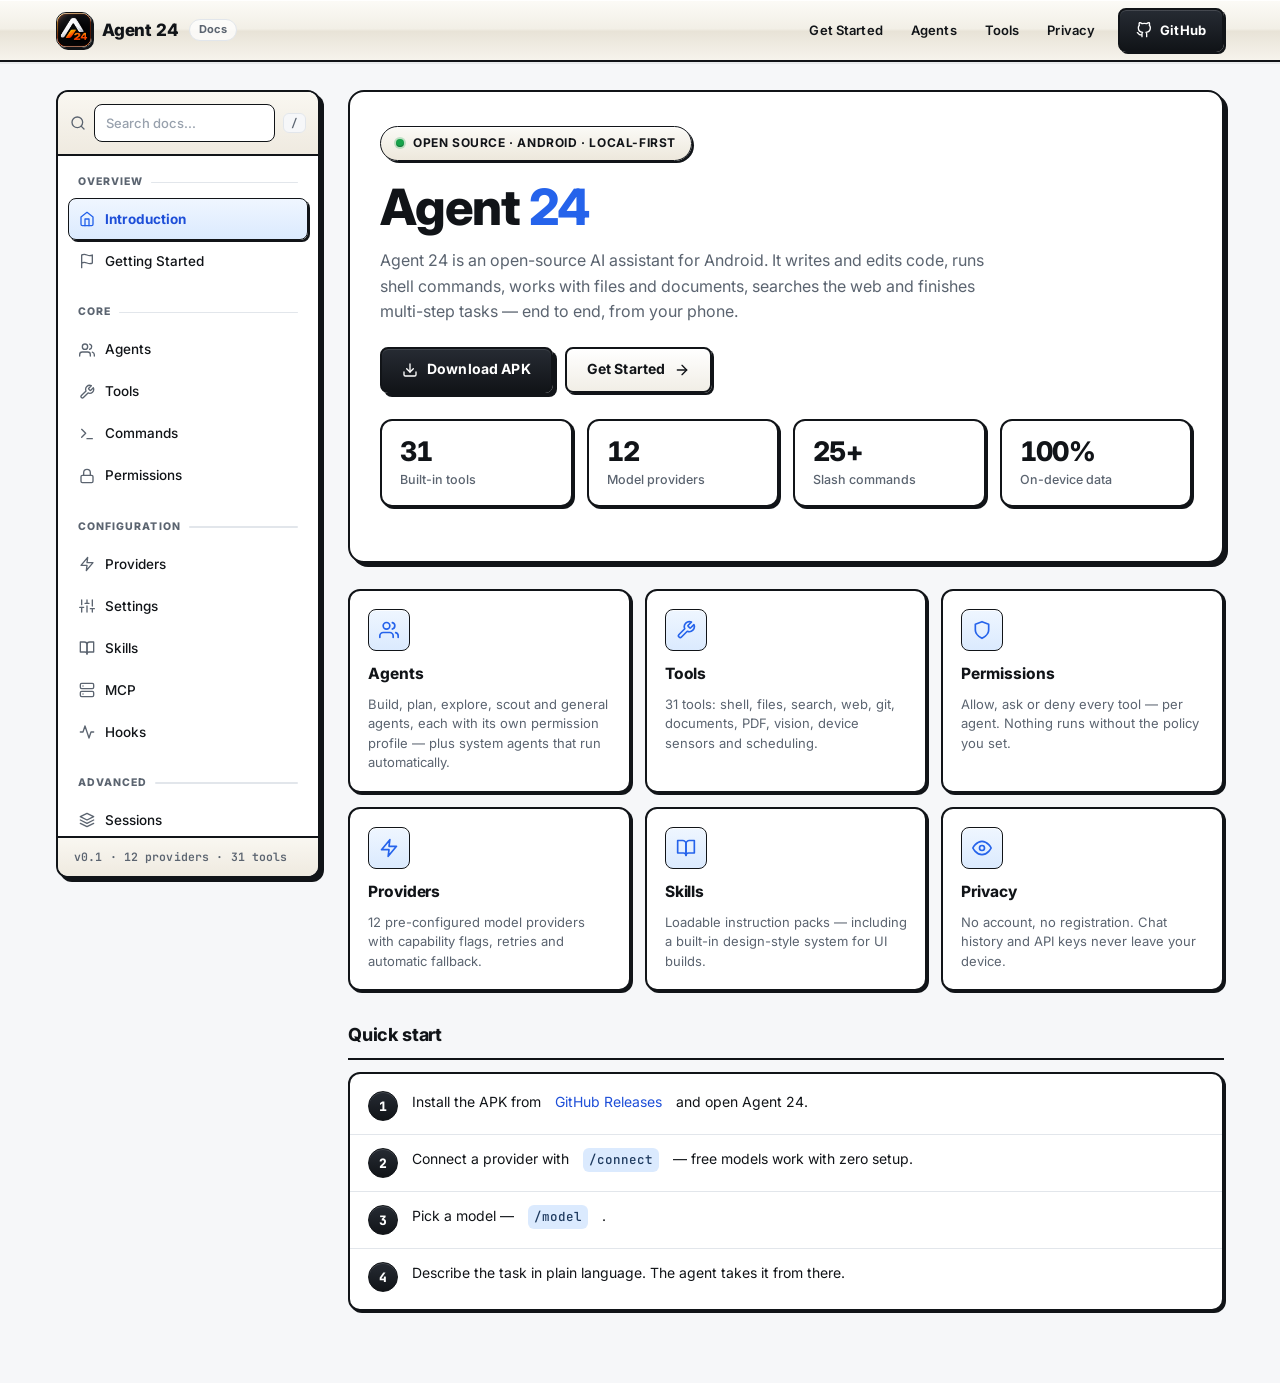
==== commit 8db5a234: "Providers: drop base-URL column for smart descriptions; version label v0.1" ====
--- a/index.html
+++ b/index.html
@@ -90,7 +90,7 @@
       </div>
     </nav>
     <div class="sidebar-footer">
-      <div class="ver">v0.121 · 12 providers · 31 tools</div>
+      <div class="ver">v0.1 · 12 providers · 31 tools</div>
     </div>
   </aside>
   <div class="overlay" id="overlay"></div>
@@ -404,22 +404,22 @@
     <!-- ════════════ PROVIDERS ════════════ -->
     <section id="providers" class="page">
       <h1>Providers</h1>
-      <p class="lead-sm">12 pre-configured providers with capability flags, retries and automatic fallback.</p>
-      <div class="table-wrap"><table>
-        <thead><tr><th>Provider</th><th>Base URL</th><th>Notes</th></tr></thead>
-        <tbody>
-          <tr><td>OpenCode Zen</td><td><code>https://opencode.ai/zen/v1</code></td><td>Free-tier models, zero setup</td></tr>
-          <tr><td>OpenAI</td><td><code>https://api.openai.com/v1</code></td><td>GPT family</td></tr>
-          <tr><td>Anthropic</td><td><code>https://api.anthropic.com/v1</code></td><td>Claude family</td></tr>
-          <tr><td>Google Gemini</td><td><code>https://generativelanguage.googleapis.com/v1beta</code></td><td>Gemini family</td></tr>
-          <tr><td>DeepSeek</td><td><code>https://api.deepseek.com/v1</code></td><td>DeepSeek V4</td></tr>
-          <tr><td>Groq</td><td><code>https://api.groq.com/openai/v1</code></td><td>Fast inference</td></tr>
-          <tr><td>xAI</td><td><code>https://api.x.ai/v1</code></td><td>Grok family</td></tr>
-          <tr><td>Meta (via providers)</td><td><code>custom endpoint</code></td><td>Llama family</td></tr>
-          <tr><td>Alibaba (Qwen)</td><td><code>https://dashscope.aliyuncs.com/compatible-mode/v1</code></td><td>Qwen family</td></tr>
-          <tr><td>Ollama (local)</td><td><code>http://localhost:11434/v1</code></td><td>Local models on your network</td></tr>
-          <tr><td>LM Studio (local)</td><td><code>http://localhost:1234/v1</code></td><td>Local models on your network</td></tr>
-          <tr><td>GitHub Copilot</td><td><code>https://api.githubcopilot.com</code></td><td>Requires a Copilot subscription</td></tr>
+      <p class="lead-sm">12 pre-configured providers with capability flags, retries and automatic fallback. Bring your own key where needed — free options work with zero setup.</p>
+      <div class="table-wrap"><table>
+        <thead><tr><th>Provider</th><th>What you get</th></tr></thead>
+        <tbody>
+          <tr><td><b>OpenCode Zen</b></td><td>Free-tier models with zero setup — the quickest way to start</td></tr>
+          <tr><td><b>OpenAI</b></td><td>The GPT family, with tool calling and vision on supported models</td></tr>
+          <tr><td><b>Anthropic</b></td><td>The Claude family, strong at long-context coding tasks</td></tr>
+          <tr><td><b>Google Gemini</b></td><td>The Gemini family, with large context and multimodal input</td></tr>
+          <tr><td><b>DeepSeek</b></td><td>DeepSeek V4 models, cost-efficient coding</td></tr>
+          <tr><td><b>Groq</b></td><td>Extremely fast inference for open models</td></tr>
+          <tr><td><b>xAI</b></td><td>The Grok family</td></tr>
+          <tr><td><b>Meta</b></td><td>Llama models through a custom OpenAI-compatible endpoint</td></tr>
+          <tr><td><b>Alibaba (Qwen)</b></td><td>The Qwen family over an OpenAI-compatible endpoint</td></tr>
+          <tr><td><b>Ollama</b></td><td>Models running locally on your own network — fully offline</td></tr>
+          <tr><td><b>LM Studio</b></td><td>Local desktop models — fully offline</td></tr>
+          <tr><td><b>GitHub Copilot</b></td><td>Your Copilot subscription, if you already have one</td></tr>
         </tbody>
       </table></div>
 
